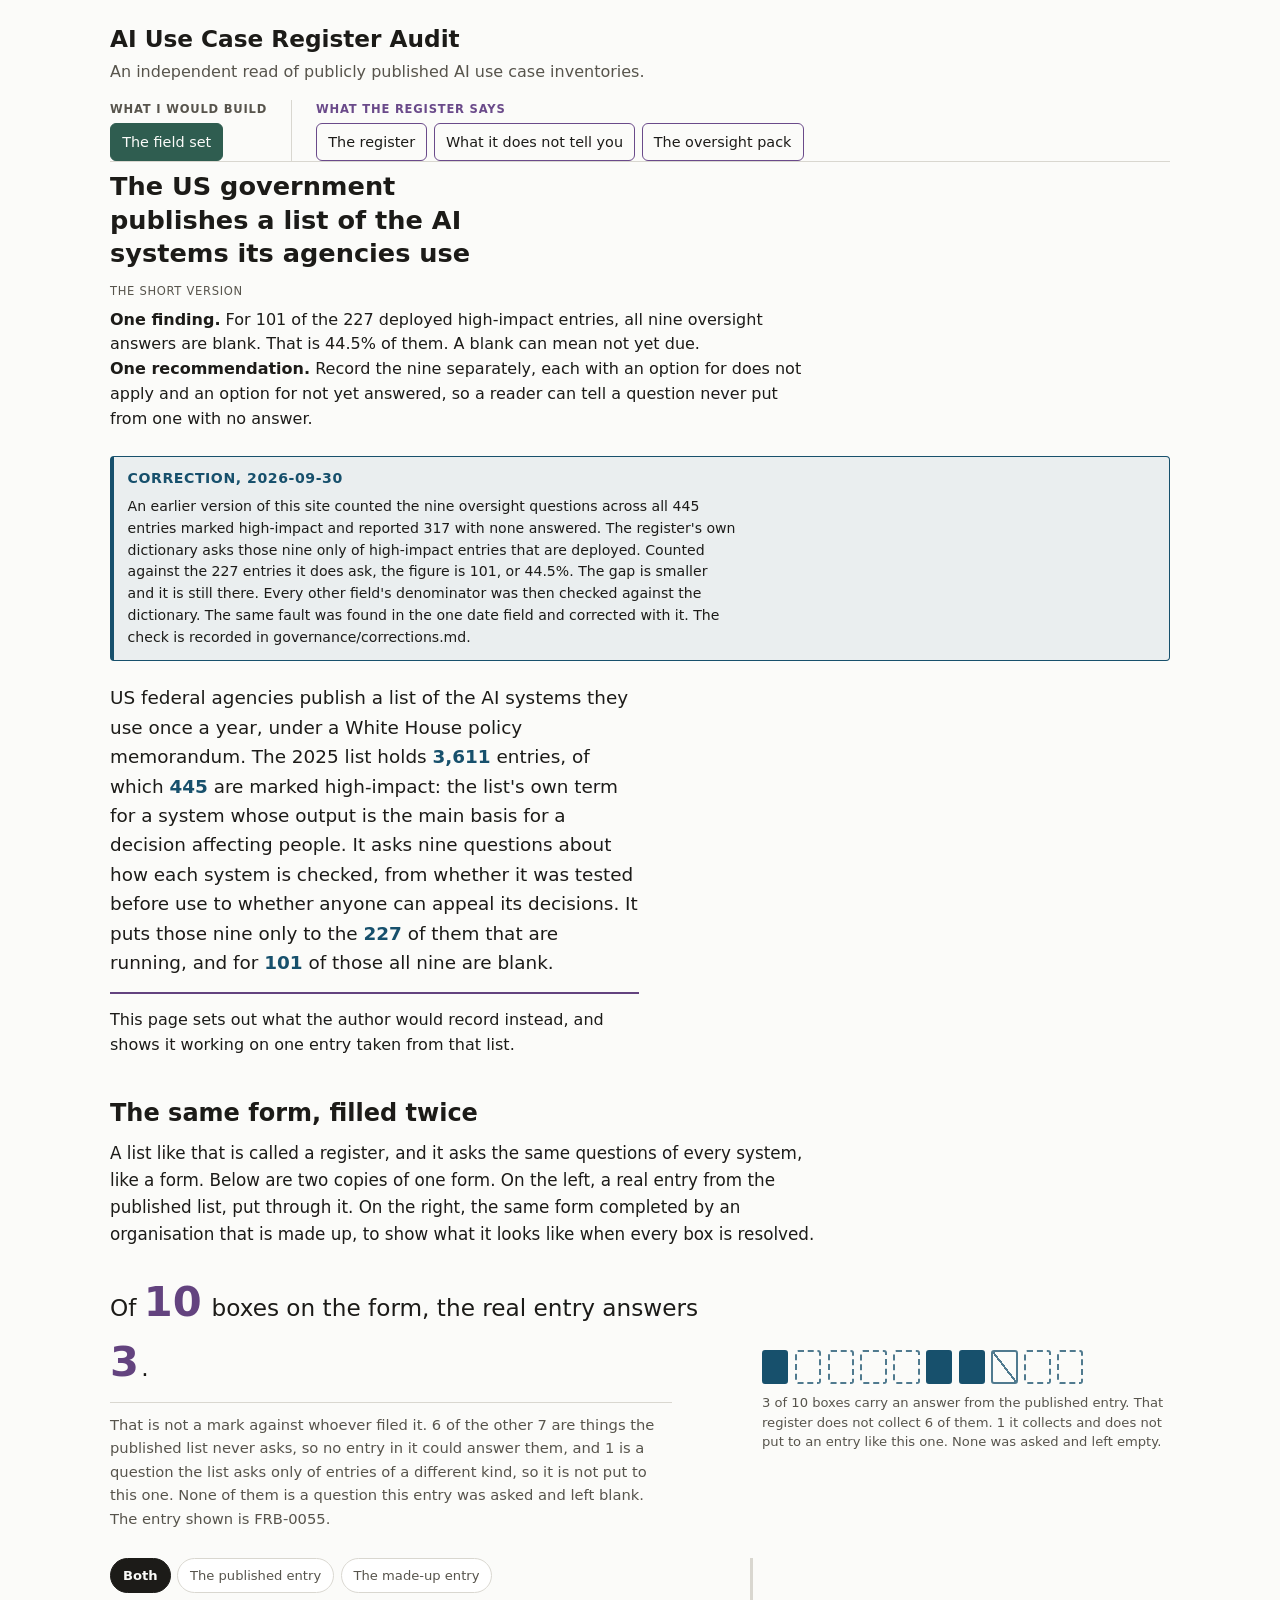
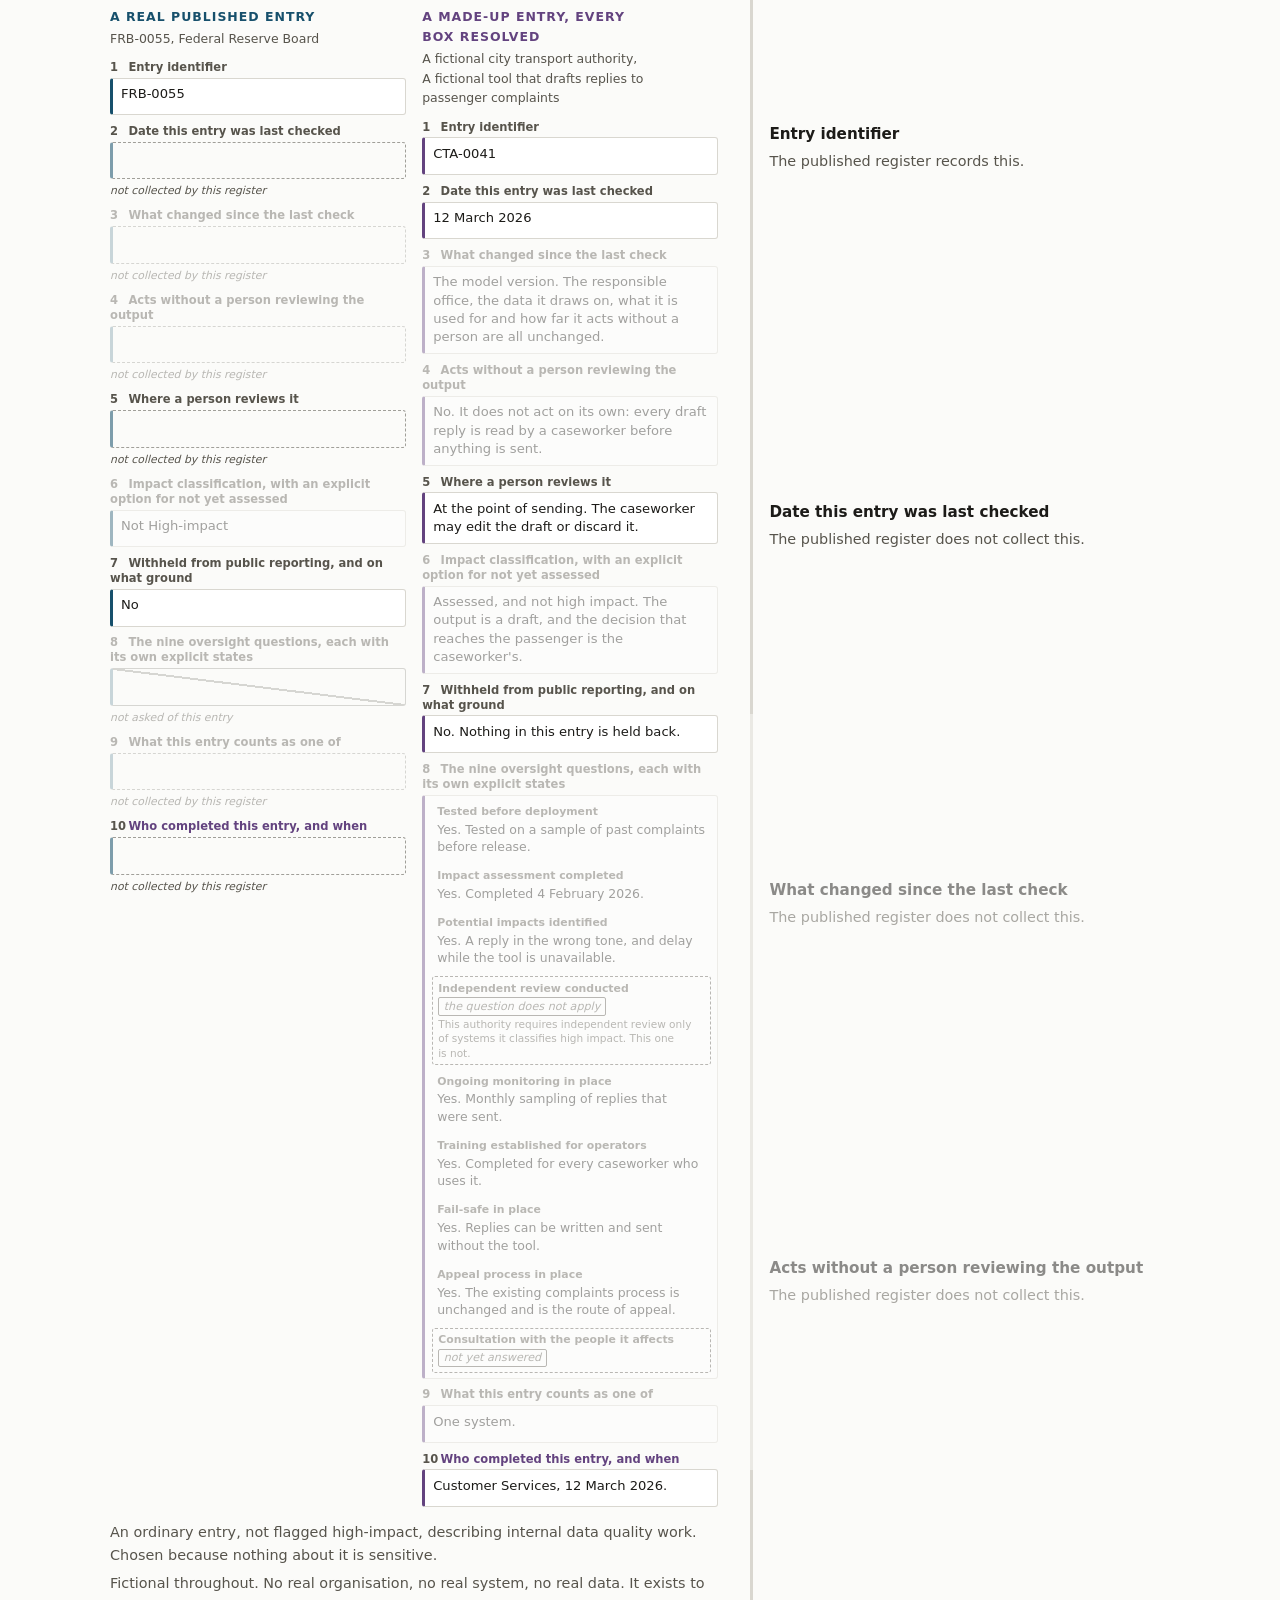
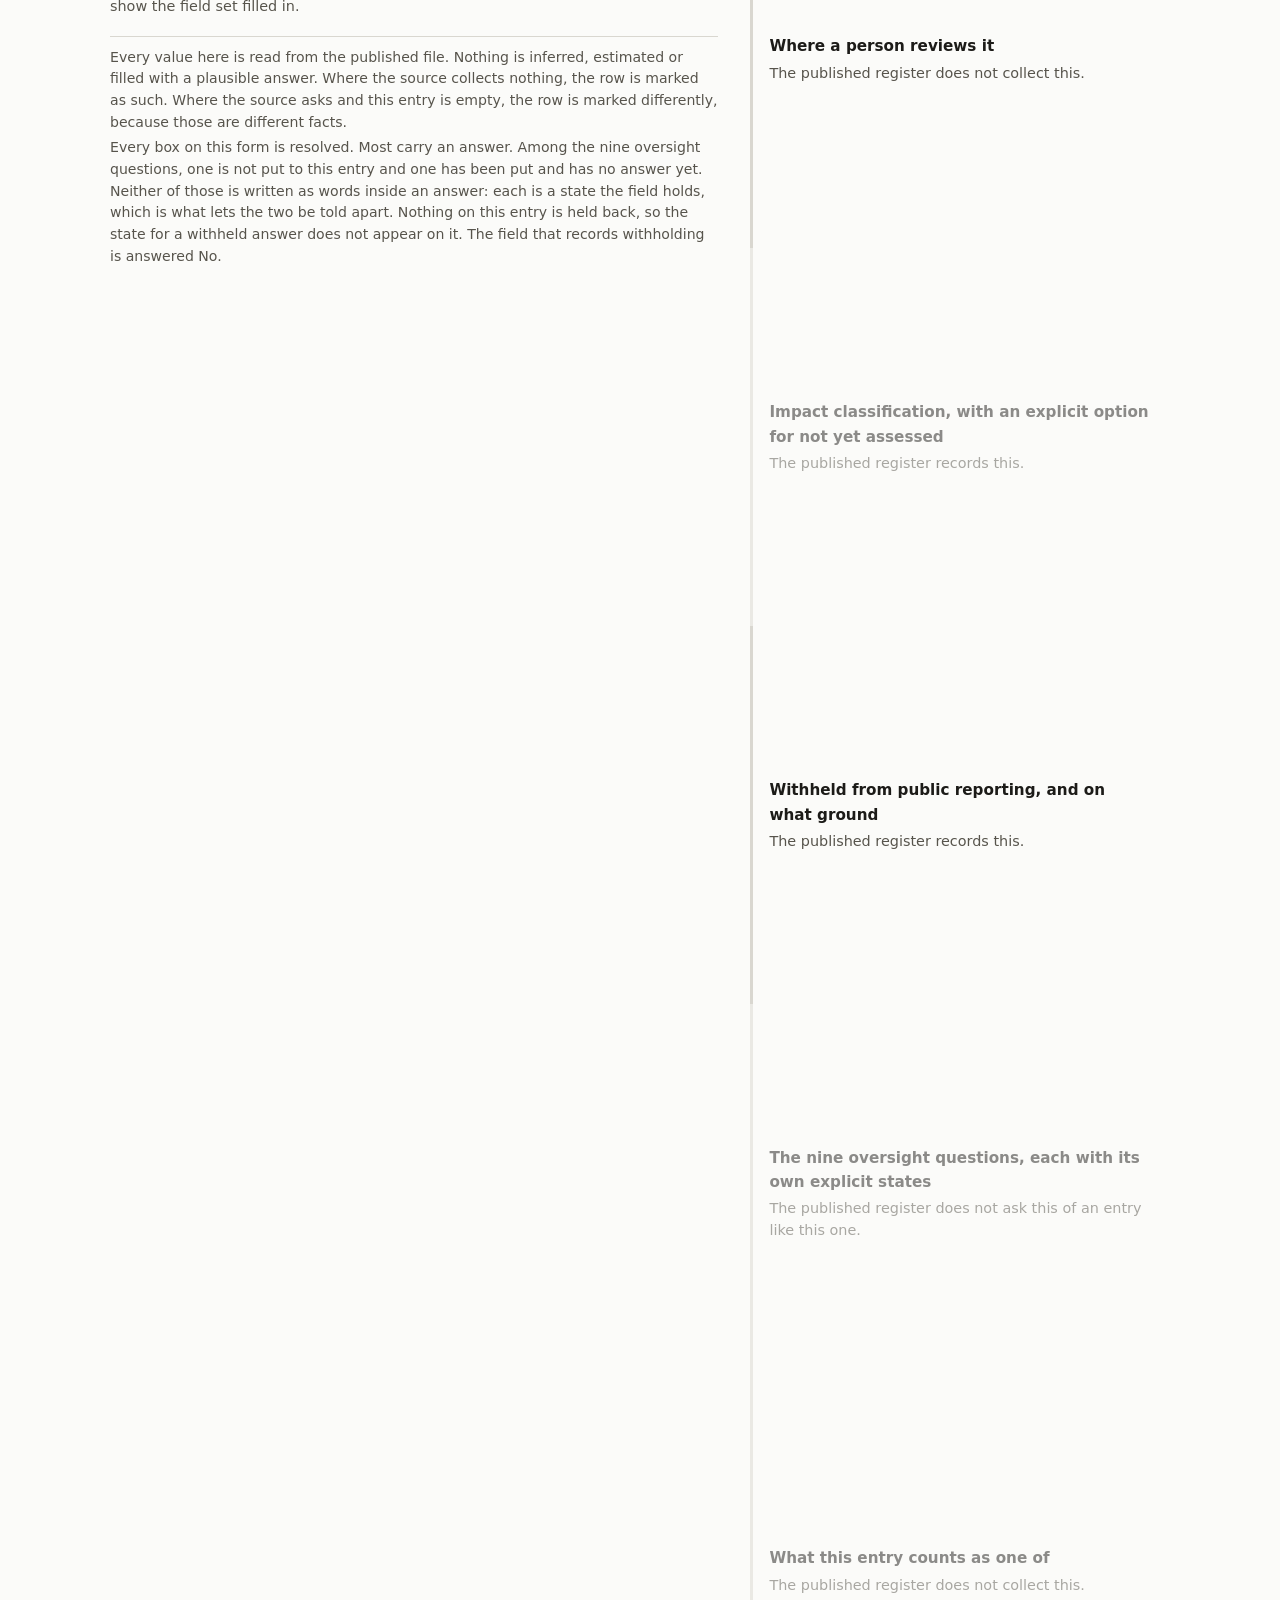
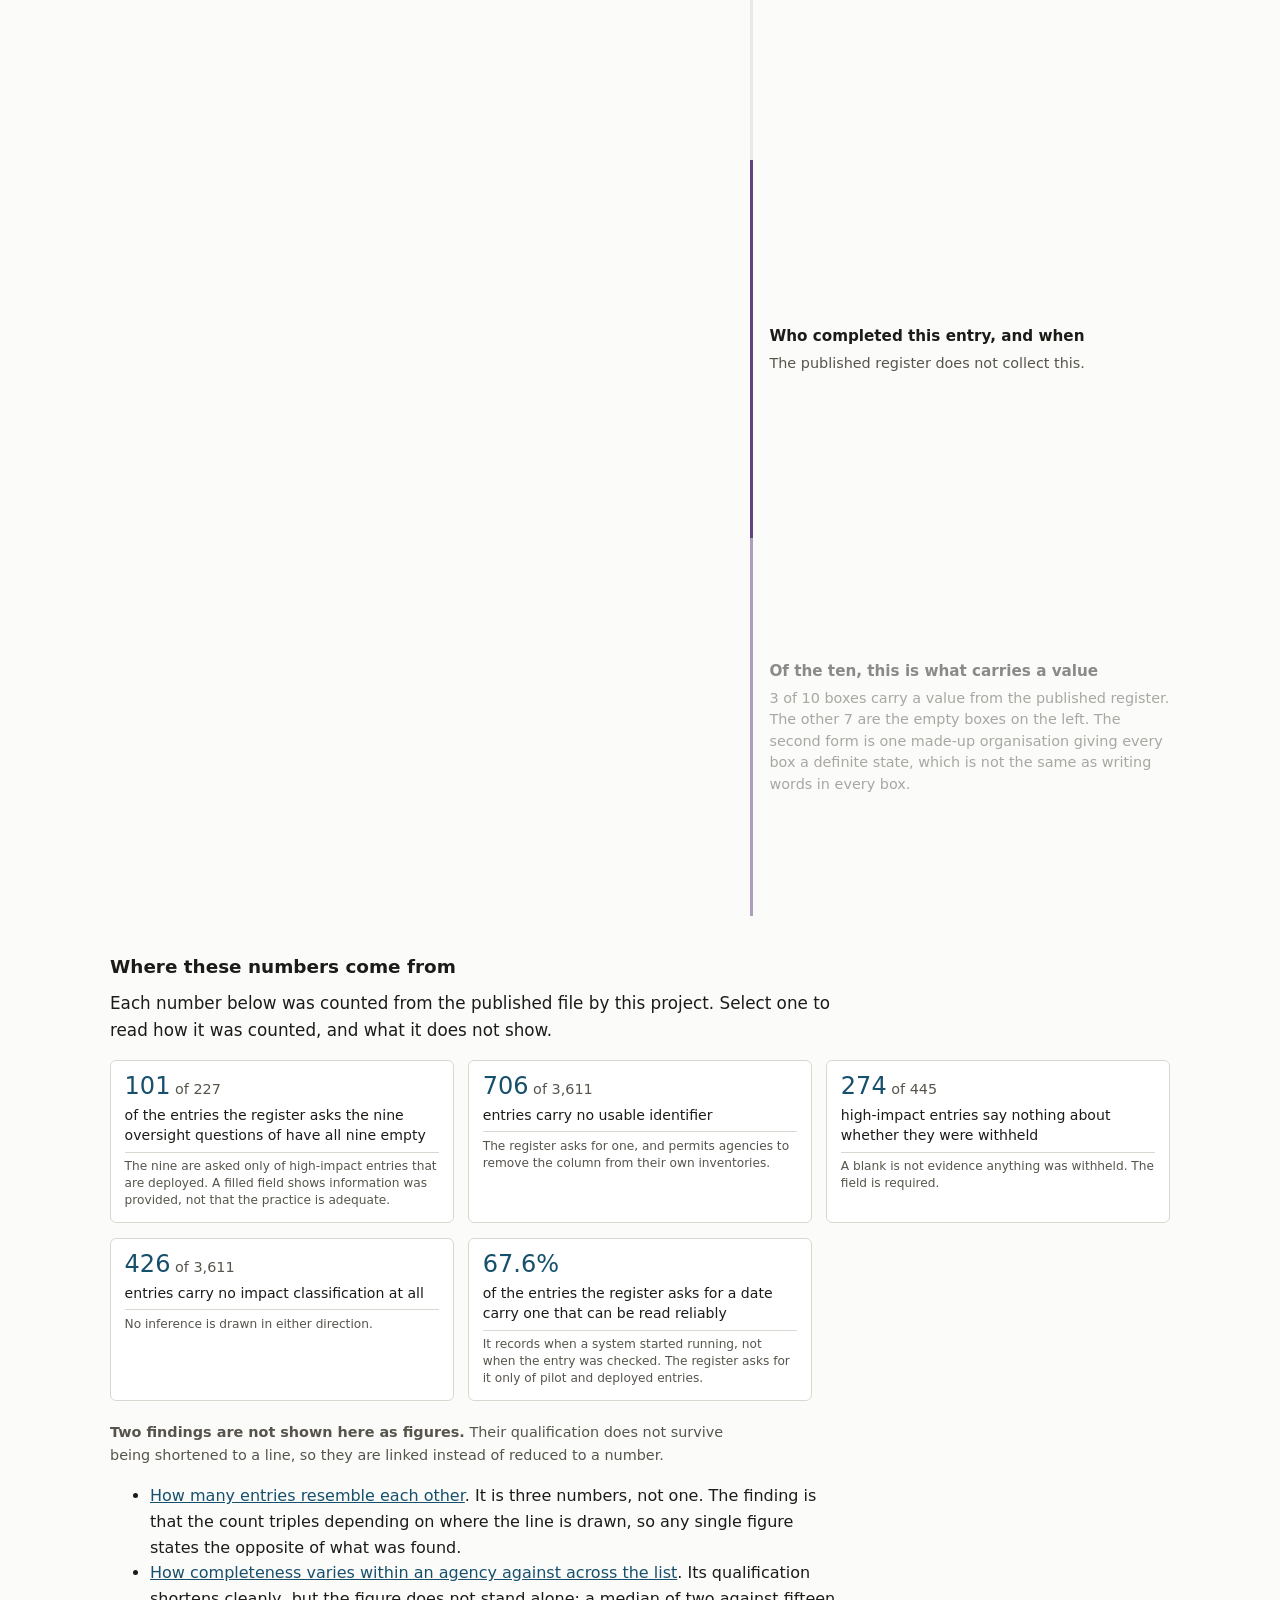
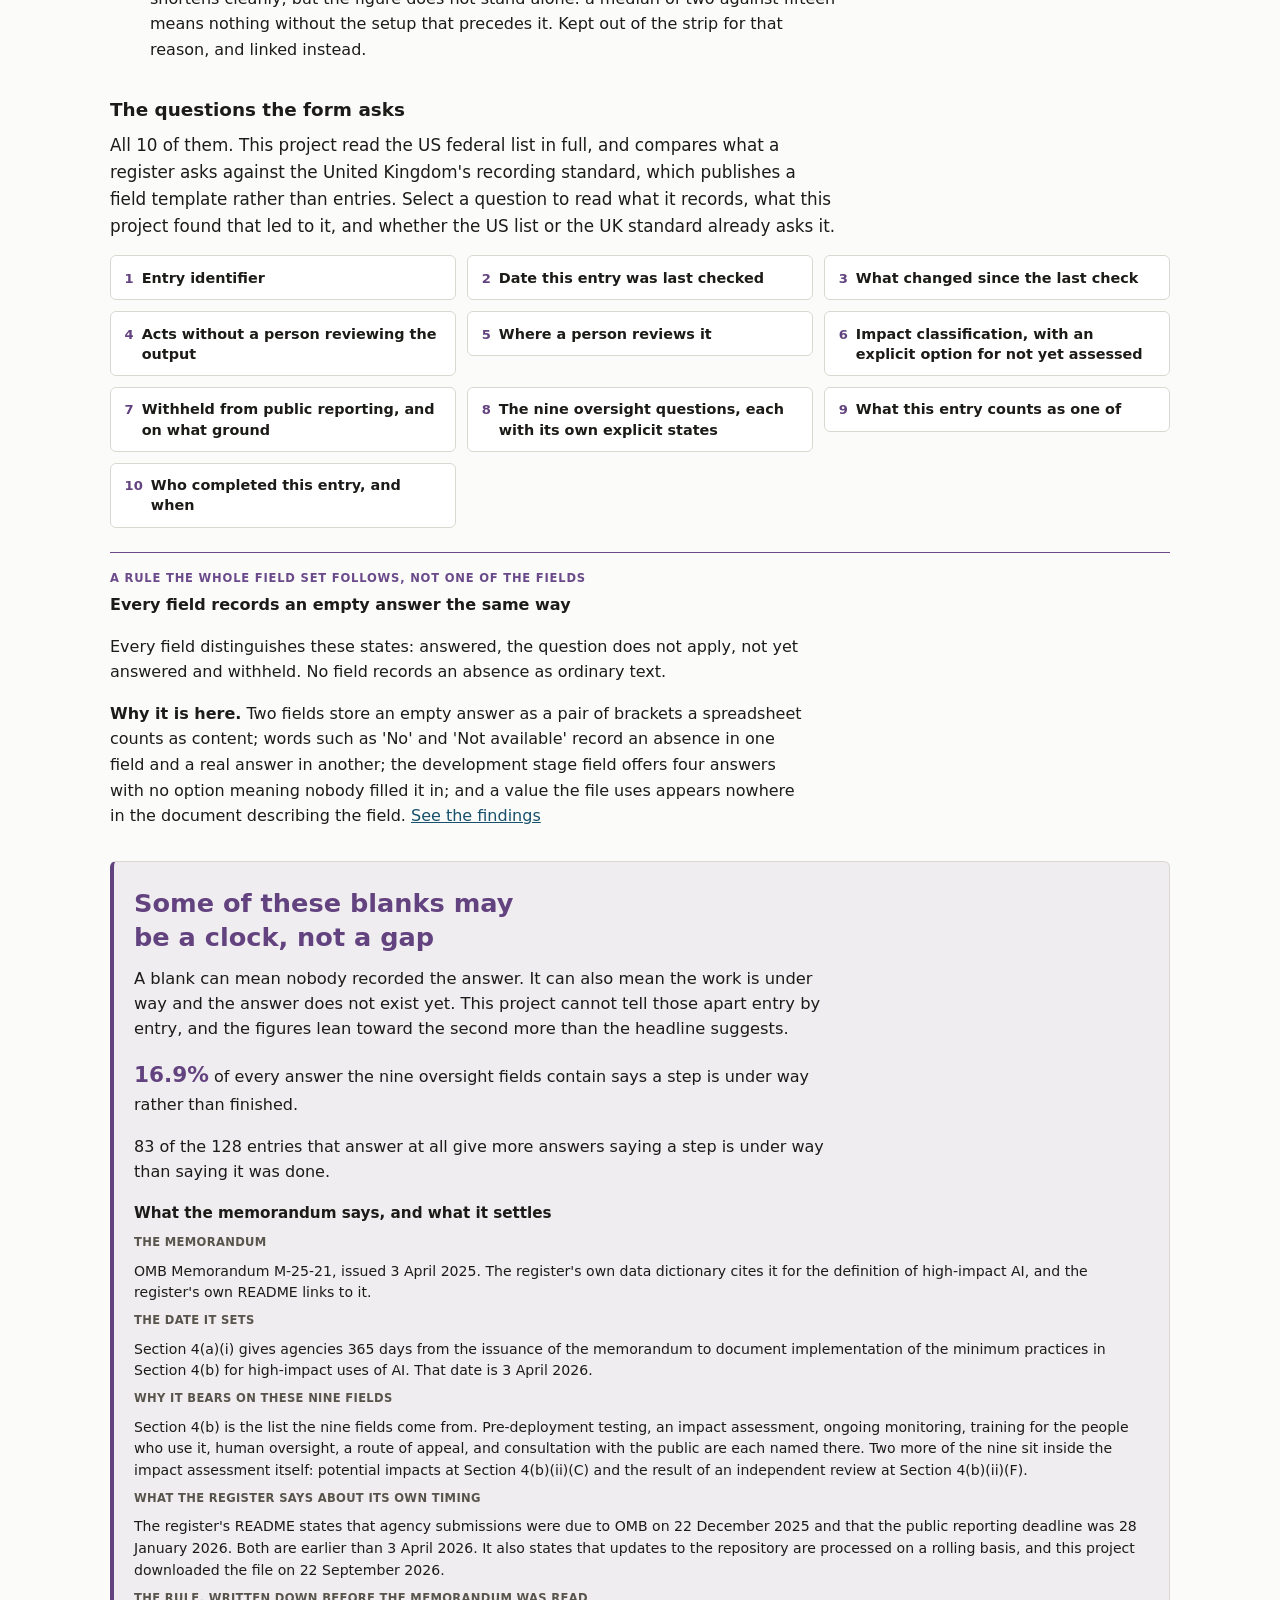
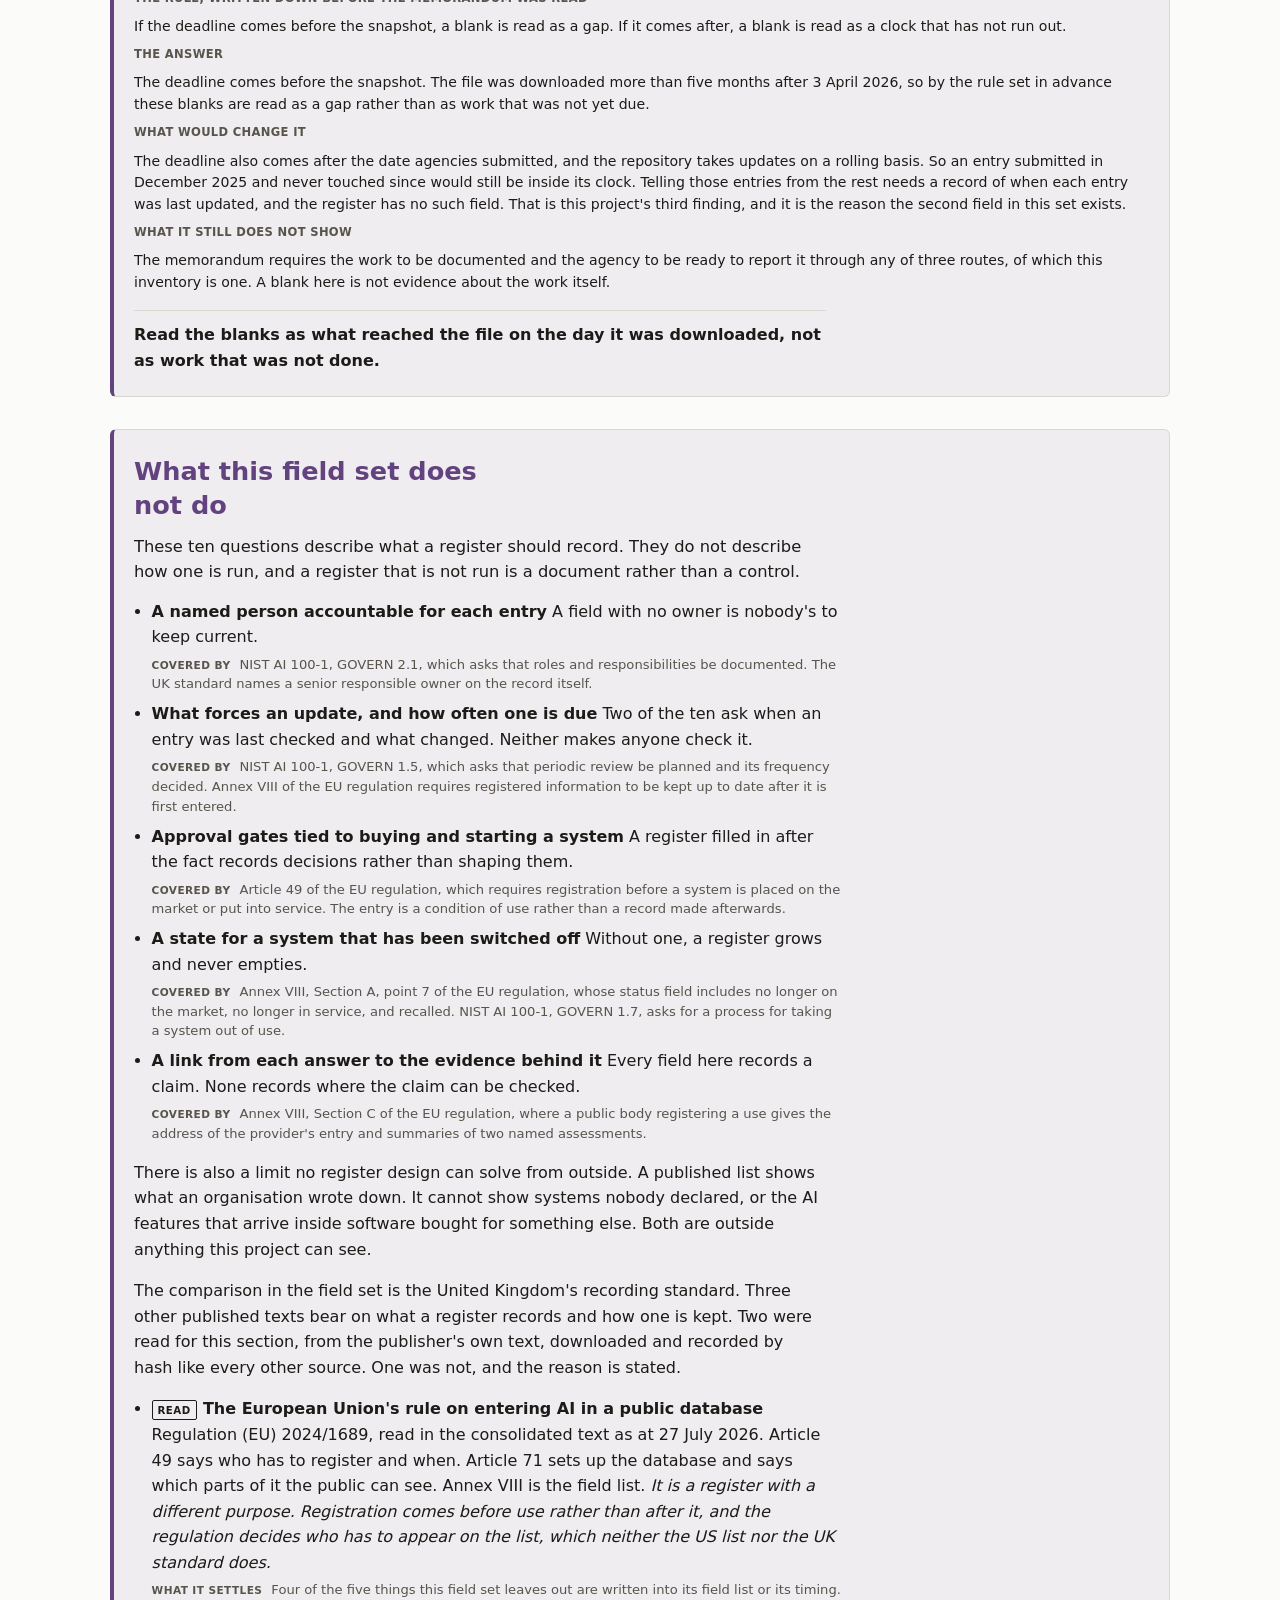
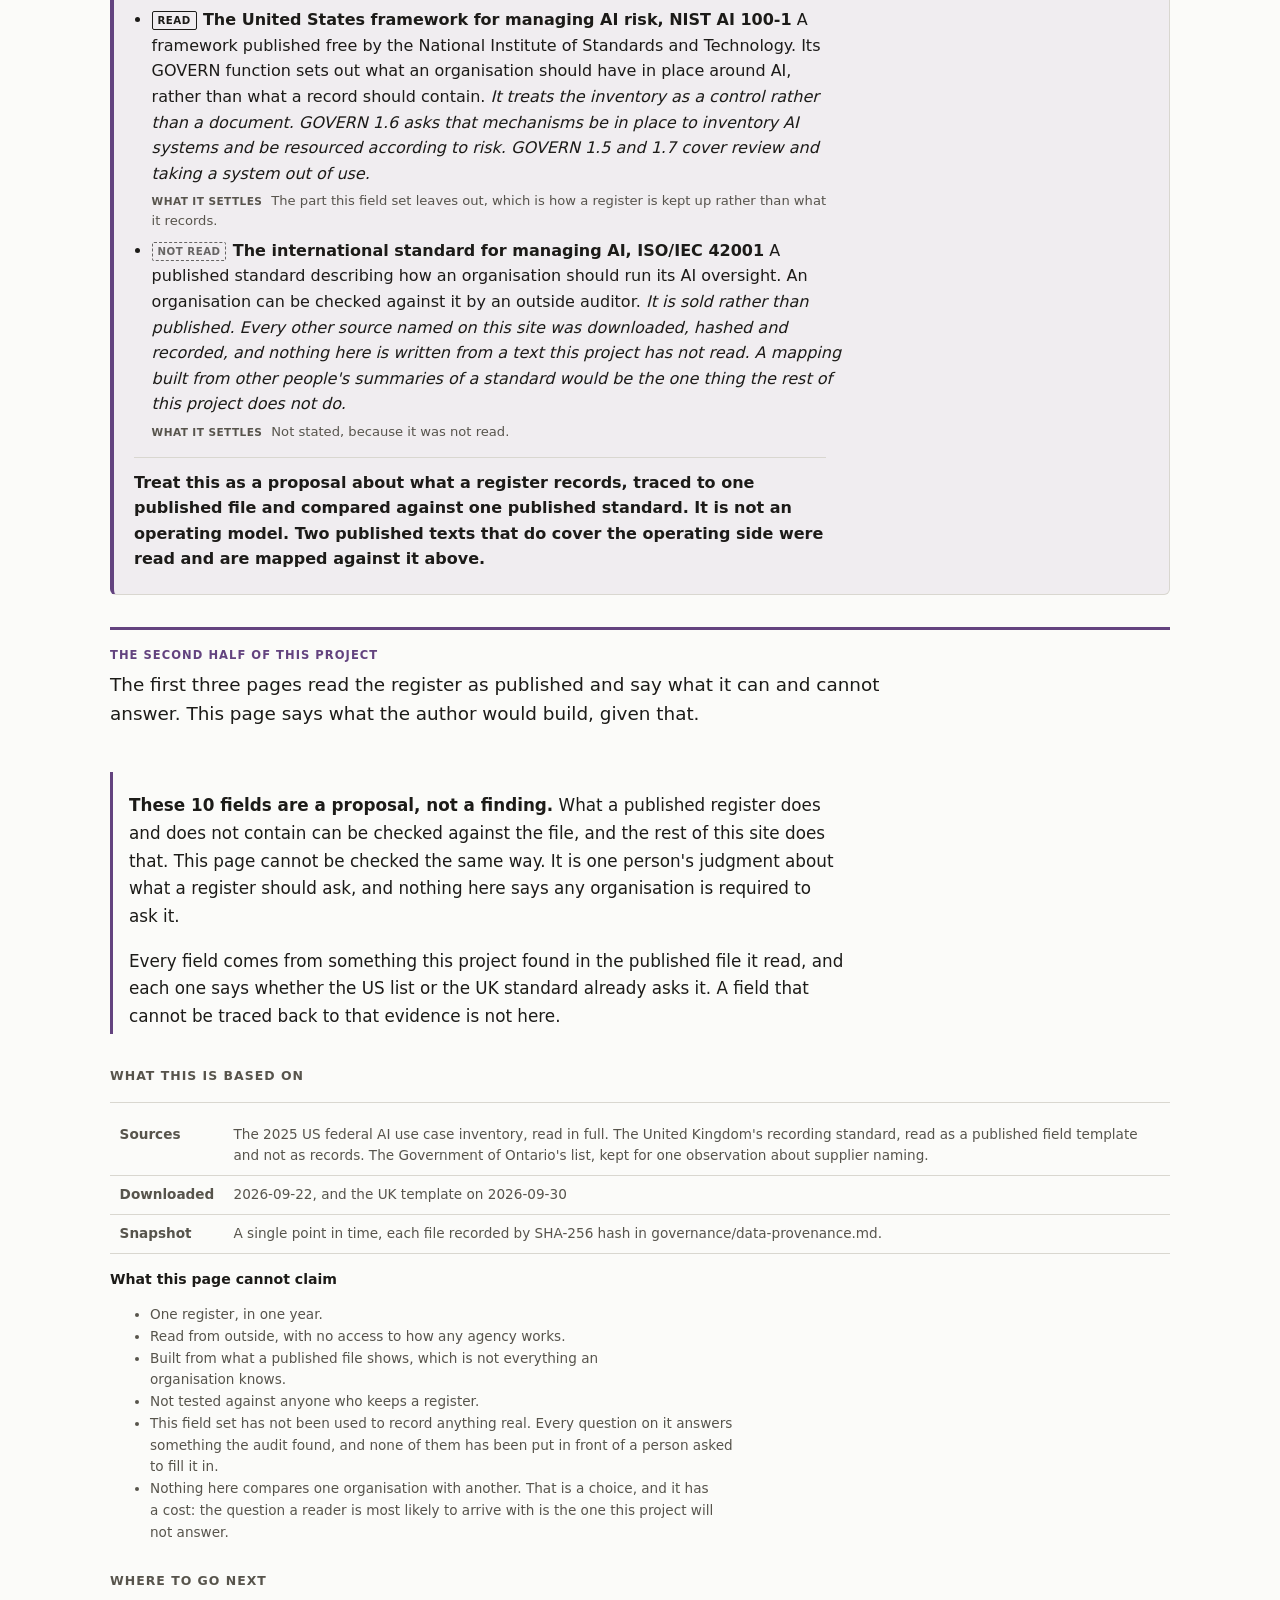
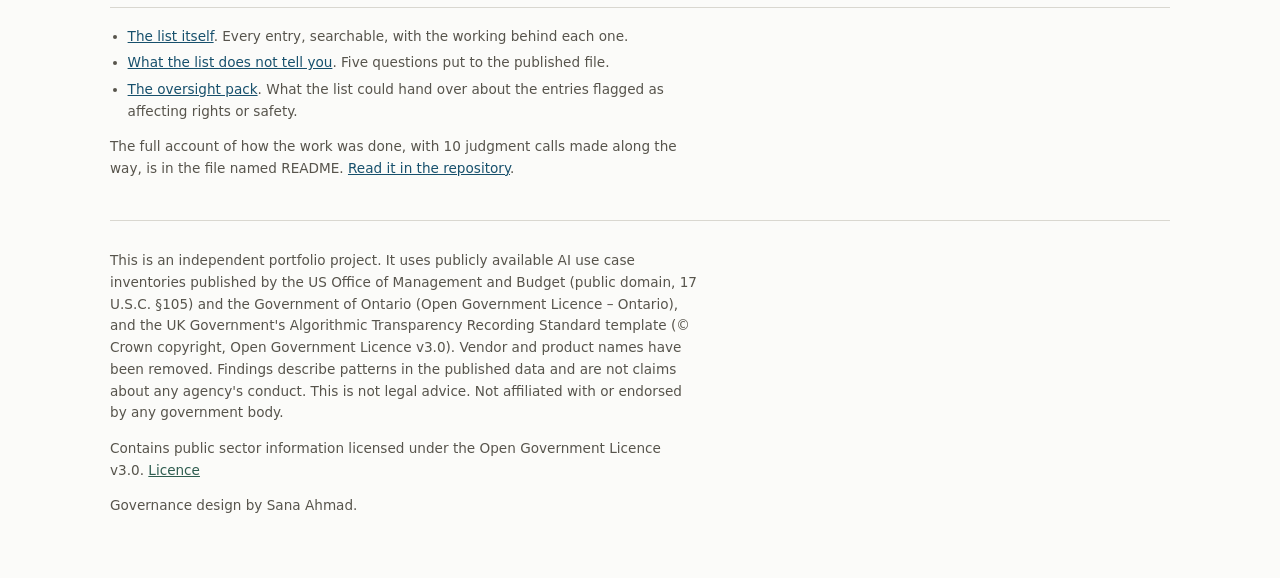
==== docs/index.html @ cb8ad24e "Read the memorandum, the EU regulation and the NIST framework The field set page named the memorandu" ====
<!DOCTYPE html>
<html lang="en">
<head>
<meta charset="utf-8">
<meta name="viewport" content="width=device-width, initial-scale=1">
<title>AI Use Case Register Audit</title>
<link rel="stylesheet" href="assets/style.css?v=fdfbkljm">
</head>
<body>
<div class="wrap" data-dv="flmmdkem">

<header>
  <h1>AI Use Case Register Audit</h1>
  <p class="lede">An independent read of publicly published AI use case inventories.</p>
  <nav>
    <div class="navgroup audit">
      <span class="navlabel">What I would build</span>
      <span class="navlinks">
        <a href="index.html" aria-current="page">The field set</a>
      </span>
    </div>
    <div class="navgroup design">
      <span class="navlabel">What the register says</span>
      <span class="navlinks">
        <a href="register.html">The register</a>
        <a href="gaps.html">What it does not tell you</a>
        <a href="obligations.html">The oversight pack</a>
      </span>
    </div>
  </nav>
</header>

<main class="design-page">
  <h2>The US government publishes a list of the AI systems its agencies use</h2>
  <section class="bottomline">
    <p class="bottomline-label">The short version</p>
    <p><strong>One finding.</strong> For <span data-figure="lead.no_oversight"></span> of the <span data-figure="lead.asked_the_nine"></span> deployed high-impact entries, all nine oversight answers are blank. That is <span data-figure="lead.share_no_oversight"></span>% of them. A blank can mean not yet due.</p>
    <p><strong>One recommendation.</strong> Record the nine separately, each with an option for does not apply and an option for not yet answered, so a reader can tell a question never put from one with no answer.</p>
  </section>

  <aside class="correction" role="note">
    <p class="correction-head" data-figure="corrections.oversight_denominator.heading"></p>
    <p data-figure="corrections.oversight_denominator.text"></p>
  </aside>

  <section class="lead">
    <p class="lead-fact">US federal agencies publish a list of the AI systems they use once a year, under a White House policy memorandum. The 2025 list holds <span data-figure="lead.entries"></span> entries, of which <span data-figure="lead.high_impact"></span> are marked high-impact: the list's own term for a system whose output is the main basis for a decision affecting people. It asks nine questions about how each system is checked, from whether it was tested before use to whether anyone can appeal its decisions. It puts those nine only to the <span data-figure="lead.asked_the_nine"></span> of them that are running, and for <span data-figure="lead.no_oversight"></span> of those all nine are blank.</p>
    <p class="lead-turn">This page sets out what the author would record instead, and shows it working on one entry taken from that list.</p>
  </section>

  <h2 class="h-loud">The same form, filled twice</h2>
  <p class="lead-in">A list like that is called a register, and it asks the same questions of every system, like a form. Below are two copies of one form. On the left, a real entry from the published list, put through it. On the right, the same form completed by an organisation that is made up, to show what it looks like when every box is resolved.</p>

  <section class="opening">
    <div class="opening-words">
      <p class="pair">
        Of <span class="fig" data-figure="headline.fields"></span> boxes on the form,
        the real entry answers <span class="fig" data-figure="headline.a_real_entry_can_fill"></span>.
      </p>
      <p class="qualifier">That is not a mark against whoever filed it. <span data-figure="headline.not_collected"></span> of the other <span data-figure="headline.a_real_entry_cannot_fill"></span> are things the published list never asks, so no entry in it could answer them, and <span data-figure="headline.does_not_apply"></span> is a question the list asks only of entries of a different kind, so it is not put to this one. None of them is a question this entry was asked and left blank. The entry shown is <span data-figure="headline.entry"></span>.</p>
    </div>

    <figure class="slotfig">
      <div class="slots" id="slots"></div>
      <figcaption class="slots-caption" id="slots-caption"></figcaption>
    </figure>
  </section>

  <section class="build" id="build">
    <div class="build-stage">
      <div class="switch" id="switch" role="group" aria-label="Which form to read">
        <button type="button" class="switch-btn" data-side="both" aria-pressed="true">Both</button>
        <button type="button" class="switch-btn" data-side="real" aria-pressed="false">The published entry</button>
        <button type="button" class="switch-btn" data-side="mine" aria-pressed="false">The made-up entry</button>
      </div>

      <div class="forms" id="forms" data-side="both"></div>

      <p class="note compare-note">
        <span id="p1-why"></span>
        <span id="p2-label"></span>
      </p>
      <p class="qualifier" id="p1-rule"></p>
      <p class="qualifier" id="p2-reading"></p>
    </div>

    <ol class="build-steps" id="steps"></ol>
  </section>

  <h2>Where these numbers come from</h2>
  <p class="lead-in">Each number below was counted from the published file by this project. Select one to read how it was counted, and what it does not show.</p>
  <div class="evidence" id="evidence"></div>
  <div id="evidence-withheld"></div>

  <h2>The questions the form asks</h2>
  <p class="lead-in">All <span data-figure="headline.fields"></span> of them. This project read the US federal list in full, and compares what a register asks against the United Kingdom's recording standard, which publishes a field template rather than entries. Select a question to read what it records, what this project found that led to it, and whether the US list or the UK standard already asks it.</p>
  <div class="fieldgrid" id="fields"></div>

  <div class="convention" id="convention"></div>

  <section class="caution" id="timing"></section>

  <section class="caution" id="not-covered"></section>

  <div class="halfmark">
    <p class="halfmark-label">The second half of this project</p>
    <p class="halfmark-line">The first three pages read the register as published and say what it can and cannot answer. This page says what the author would build, given that.</p>
  </div>

  <div class="intro design">
    <p><strong>These <span data-figure="headline.fields"></span> fields are a proposal, not a finding.</strong> What a published register does and does not contain can be checked against the file, and the rest of this site does that. This page cannot be checked the same way. It is one person's judgment about what a register should ask, and nothing here says any organisation is required to ask it.</p>
    <p>Every field comes from something this project found in the published file it read, and each one says whether the US list or the UK standard already asks it. A field that cannot be traced back to that evidence is not here.</p>
  </div>

  <h2 class="h-quiet">What this is based on</h2>
  <div class="panel quiet">
    <div class="scroller"><table>
      <tbody>
        <tr><th>Sources</th><td data-figure="based_on.sources"></td></tr>
        <tr><th>Downloaded</th><td data-figure="based_on.downloaded"></td></tr>
        <tr><th>Snapshot</th><td data-figure="based_on.snapshot"></td></tr>
      </tbody>
    </table></div>
    <h3>What this page cannot claim</h3>
    <ul id="limits"></ul>
  </div>

  <h2 class="h-quiet">Where to go next</h2>
  <div class="panel quiet">
    <ul class="onward">
      <li><a href="register.html">The list itself</a>. Every entry, searchable, with the working behind each one.</li>
      <li><a href="gaps.html">What the list does not tell you</a>. Five questions put to the published file.</li>
      <li><a href="obligations.html">The oversight pack</a>. What the list could hand over about the entries flagged as affecting rights or safety.</li>
    </ul>
    <p class="note" id="readme-link"></p>
  </div>

</main>

<footer>
  <p id="disclaimer">This is an independent portfolio project. It uses publicly available AI use case inventories published by the US Office of Management and Budget (public domain, 17 U.S.C. §105) and the Government of Ontario (Open Government Licence – Ontario), and the UK Government's Algorithmic Transparency Recording Standard template (© Crown copyright, Open Government Licence v3.0). Vendor and product names have been removed. Findings describe patterns in the published data and are not claims about any agency's conduct. This is not legal advice. Not affiliated with or endorsed by any government body.</p>
  <p id="uk-attribution">Contains public sector information licensed under the Open Government Licence v3.0. <a href="https://www.nationalarchives.gov.uk/doc/open-government-licence/version/3/">Licence</a></p>
  <p>Governance design by Sana Ahmad.</p>
</footer>

</div>

<script src="assets/proposal.js?v=keijcodf"></script>
</body>
</html>
---- docs/assets/style.css ----
/* AI Use Case Register Audit
   Plain CSS. No framework, no build step, no external calls (S12).
   Works on mobile and in dark mode. */

:root {
  --bg: #fbfbf9;
  --surface: #ffffff;
  --border: #d9d7d0;
  --ink: #1c1b18;
  --ink-soft: #57544c;
  --accent: #2f5d50;
  --flag: #8a5a10;
  --count: #1f5673;
  --caution: #8a4a2f;
  --teach: #4a3a7a;
  --calm: #4a5d2f;
  --tint: rgba(47, 93, 80, .07);
  --radius: 6px;
  --measure: 68ch;
}

@media (prefers-color-scheme: dark) {
  :root {
    --bg: #14150f;
    --surface: #1d1e18;
    --border: #3a3b33;
    --ink: #eceadf;
    --ink-soft: #a8a498;
    --accent: #8fc4ae;
    --flag: #d7a75a;
    --count: #7db8d8;
    --caution: #e0a184;
    --teach: #b3a5e6;
    --calm: #b5c98d;
    --tint: rgba(143, 196, 174, .09);
  }
}

* { box-sizing: border-box; }

body {
  margin: 0;
  background: var(--bg);
  color: var(--ink);
  font: 16px/1.6 system-ui, "Segoe UI", Helvetica, Arial, sans-serif;
}

.wrap { max-width: 1100px; margin: 0 auto; padding: 1.5rem 1.25rem 3rem; }

header { border-bottom: 1px solid var(--border); }

h1 { font-size: 1.45rem; line-height: 1.25; margin: 0 0 .35rem; text-wrap: balance; }
h2 { font-size: 1.15rem; margin: 2rem 0 .5rem; }
p, li { max-width: var(--measure); text-wrap: pretty; }
.lede { color: var(--ink-soft); margin: 0 0 1rem; text-wrap: balance; }

nav { display: flex; flex-wrap: wrap; gap: .5rem; margin: .75rem 0 0; }
nav a {
  display: inline-block;
  padding: .4rem .7rem;
  border: 1px solid var(--border);
  border-radius: var(--radius);
  color: var(--ink);
  text-decoration: none;
  font-size: .9rem;
}
nav a[aria-current="page"] { background: var(--accent); border-color: var(--accent); color: var(--bg); }

.panel {
  background: var(--surface);
  border: 1px solid var(--border);
  border-radius: var(--radius);
  padding: 1rem 1.1rem;
  margin: 1rem 0;
}

.caveat {
  border-left: 3px solid var(--flag);
  padding: .6rem .9rem;
  margin: .75rem 0;
  color: var(--ink-soft);
  font-size: .92rem;
}

.pending { color: var(--ink-soft); font-style: italic; }

table { width: 100%; border-collapse: collapse; font-size: .92rem; }
.scroller { overflow-x: auto; }
th, td { text-align: left; padding: .5rem .6rem; border-bottom: 1px solid var(--border); vertical-align: top; }
th { font-weight: 600; color: var(--ink-soft); }

footer {
  border-top: 1px solid var(--border);
  margin-top: 2.5rem;
  padding-top: 1rem;
  color: var(--ink-soft);
  font-size: .85rem;
}
footer p { max-width: var(--measure); }

@media (max-width: 600px) {
  .wrap { padding: 1rem .9rem 2.5rem; }
  h1 { font-size: 1.25rem; }
}

/* Headline: the two computed numbers the site opens with. */
.headline { margin: 1.25rem 0 1.5rem; }
.pair { font-size: 1.15rem; line-height: 1.5; max-width: var(--measure); text-wrap: pretty; }
.fig {
  font-size: 1.9rem;
  font-weight: 650;
  color: var(--accent);
  display: inline-block;
  margin-right: .15rem;
}
.headline .pair { font-size: 1.3rem; }
.headline .fig { font-size: 2.4rem; }

.note { color: var(--ink-soft); font-size: .9rem; }
h3 { font-size: 1rem; margin: 1.25rem 0 .4rem; }

.controls label { display: block; font-size: .85rem; color: var(--ink-soft); margin: .6rem 0 .2rem; }
.controls input, .controls select {
  width: 100%; max-width: 32rem; padding: .45rem .55rem;
  border: 1px solid var(--border); border-radius: var(--radius);
  background: var(--bg); color: var(--ink); font: inherit;
}

button {
  padding: .5rem .9rem; border: 1px solid var(--border); border-radius: var(--radius);
  background: var(--surface); color: var(--ink); font: inherit; cursor: pointer;
}
button:hover { border-color: var(--accent); }

.bar {
  display: inline-block; width: 60px; height: .5rem; vertical-align: middle;
  background: var(--border); border-radius: 3px; overflow: hidden; margin-right: .4rem;
}
.bar > span { display: block; height: 100%; background: var(--accent); }

.finding { border-top: 1px solid var(--border); padding-top: .85rem; margin-top: .85rem; }
.finding:first-child { border-top: 0; padding-top: 0; margin-top: 0; }

.observation { border-left: 3px solid var(--accent); }

a { color: var(--accent); }

@media (max-width: 600px) {
  .headline .fig { font-size: 1.9rem; }
  .headline .pair { font-size: 1.1rem; }
  td, th { font-size: .85rem; }
}

.is-off { display: none; }

/* Shown only when the page could not read its data at all. */
.loadfail {
  border: 1px solid var(--flag);
  border-left-width: 4px;
  border-radius: var(--radius);
  background: var(--surface);
  padding: 1rem 1.1rem;
  margin: 0 0 1.5rem;
}
.loadfail p { margin: .5rem 0; }
.loadfail pre {
  background: var(--bg);
  border: 1px solid var(--border);
  border-radius: var(--radius);
  padding: .55rem .7rem;
  overflow-x: auto;
  font-size: .85rem;
}
.loadfail code { font-size: .9rem; }

/* Row detail: an entry opens to show its whole field set. */
tr.entry { cursor: pointer; }
tr.entry:hover td, tr.entry:focus td { background: var(--surface); }
tr.entry:focus { outline: 2px solid var(--accent); outline-offset: -2px; }
.tw { color: var(--ink-soft); font-size: .8rem; }

.detailrow > td { background: var(--surface); padding: .9rem 1rem; }
table.detail { margin-top: .5rem; }
table.detail th {
  width: 14rem; vertical-align: top; font-weight: 600;
  color: var(--ink-soft); white-space: nowrap;
}
table.detail td { white-space: pre-wrap; }
table.detail td.blank { color: var(--ink-soft); font-style: italic; }

/* A figure that leads to the entries it describes. */
a.drill { text-decoration: underline dotted; text-underline-offset: 3px; }
#from-finding { display: flex; gap: .6rem; align-items: center; flex-wrap: wrap; }

/* --- Readability pass -------------------------------------------------- */

/* The plain opening on each page: what you are looking at, before anything. */
.intro {
  border-left: 3px solid var(--accent);
  padding: .2rem 0 .2rem 1rem;
  margin: 0 0 2rem;
}
.intro p { font-size: 1.05rem; line-height: 1.65; }
.intro p:last-child { margin-bottom: 0; }

/* One plain sentence saying what to take away, before any number. */
.lead-in {
  font-size: 1.05rem;
  line-height: 1.6;
  margin: 0 0 .9rem;
  color: var(--ink);
}
h2 + .panel .lead-in, .panel > .lead-in:first-child { margin-top: 0; }

/* Qualifications sit below the point they qualify, quieter, never between a
   point and its explanation. Visible by default: never behind a control. */
.qualifier {
  font-size: .88rem;
  line-height: 1.55;
  color: var(--ink-soft);
  border-top: 1px solid var(--border);
  margin: 1.1rem 0 0;
  padding-top: .6rem;
}
.qualifier p { font-size: inherit; margin: .4rem 0; }
.qualifier p:first-child { margin-top: 0; }
.qualifier p:last-child { margin-bottom: 0; }
.qualifier + .qualifier { border-top: 0; margin-top: .2rem; padding-top: 0; }

/* Controls that teach: the reader changes something and watches the number. */
.teach {
  background: var(--surface);
  border: 1px solid var(--border);
  border-radius: var(--radius);
  padding: .9rem 1rem;
  margin: 1rem 0;
}
.teach label { display: block; font-size: .85rem; color: var(--ink-soft); margin-bottom: .5rem; }
.teach input[type="range"] { width: 100%; max-width: 28rem; accent-color: var(--accent); }
.readout { font-size: 1.02rem; margin: .7rem 0 .2rem; }
.readout strong { color: var(--accent); }
#empty-toggle[aria-pressed="true"] { border-color: var(--accent); color: var(--accent); }

/* The five shorter findings: heading and a sentence, opening in place. */
details.finding {
  border-top: 1px solid var(--border);
  padding: .7rem 0 .2rem;
}
details.finding > summary {
  cursor: pointer;
  font-weight: 600;
  list-style: revert;
}
details.finding > summary::marker { color: var(--ink-soft); }
details.finding .gist { display: block; color: var(--ink-soft); font-size: .92rem;
  font-weight: 400; margin: .3rem 0 0; }
details.finding[open] .gist { margin-bottom: .4rem; }
.finding-lead { border-top: 1px solid var(--border); padding-top: .9rem; margin-top: .9rem; }

/* --- Section colour, so a reader can tell one kind of thing from another --- */
.panel { border-left: 3px solid var(--border); }
.panel[data-kind="count"]   { border-left-color: var(--count); }
.panel[data-kind="gap"]     { border-left-color: var(--caution); }
.panel[data-kind="compare"] { border-left-color: var(--calm); }
.panel[data-kind="method"]  { border-left-color: var(--teach); }

.panel[data-kind="count"] .fig   { color: var(--count); }
.panel[data-kind="gap"] .fig     { color: var(--caution); }
.panel[data-kind="compare"] .fig { color: var(--calm); }

.teach { border-left: 3px solid var(--teach); background: var(--tint); }
.teach .readout strong { color: var(--teach); }
.teach input[type="range"] { accent-color: var(--teach); }

/* --- Tabs: one section at a time, so the page is not read all at once ---- */
.tabs {
  display: flex; flex-wrap: wrap; gap: .4rem;
  border-bottom: 1px solid var(--border);
  margin: 1.5rem 0 1.25rem; padding-bottom: .5rem;
}
.tabs button {
  border: 1px solid transparent; background: none; color: var(--ink-soft);
  padding: .45rem .75rem; border-radius: var(--radius);
  font: inherit; font-size: .92rem; cursor: pointer;
}
.tabs button:hover { color: var(--ink); background: var(--surface); }
.tabs button[aria-selected="true"] {
  background: var(--surface); border-color: var(--border);
  color: var(--ink); font-weight: 600;
}
.tabs button[aria-selected="true"]::before {
  content: ""; display: inline-block; width: .5rem; height: .5rem;
  border-radius: 50%; margin-right: .45rem; vertical-align: middle;
  background: var(--marker, var(--accent));
}
.tabpanel.is-off { display: none; }
.tabpanel > h2:first-child { margin-top: 0; }

@media (max-width: 600px) {
  .tabs { gap: .3rem; }
  .tabs button { font-size: .85rem; padding: .4rem .55rem; }
}

summary.tech {
  cursor: pointer; font-size: .85rem; color: var(--ink-soft);
  margin: .5rem 0 .2rem; font-weight: 500;
}
code { font-size: .92em; background: var(--surface); padding: .05rem .3rem; border-radius: 3px; }

/* --- Page four: the design view, visibly not a findings page -------------
   --design is the page's own colour, used by the navigation group label and
   the framing band. On the page body itself the two meanings below take over:
   --pub for the published register, --mine for the field set. */
:root { --design: #6a4a8a; }
@media (prefers-color-scheme: dark) { :root { --design: #c4a8e6; } }
.intro.design { border-left-color: var(--design); }

/* --- Colour on this page means two things and nothing else ----------------

   Blue is the published register: the file this project read, and anything
   that leads back to a finding about it. Purple is the field set: the author's
   own proposal, which is what this page is. Everything else on the page is
   neutral. Links take the blue, because every link on this page leads to the
   audit of the published register.

   Nothing else may borrow either colour. If a third thing needs telling apart,
   it is told apart by shape, weight or position, not by a third hue. */
.design-page {
  --pub: #17506c;
  --pub-soft: rgba(23, 80, 108, .07);
  --mine: #63437f;
  --mine-soft: rgba(99, 67, 127, .07);
}
@media (prefers-color-scheme: dark) {
  .design-page {
    --pub: #8cc4e2;
    --pub-soft: rgba(140, 196, 226, .10);
    --mine: #c9aeea;
    --mine-soft: rgba(201, 174, 234, .10);
  }
}
.design-page a { color: var(--pub); }
.design-page .halfmark { border-top-color: var(--mine); }
.design-page .halfmark-label { color: var(--mine); }
.design-page .intro.design { border-left-color: var(--mine); }

/* --- The lead ------------------------------------------------------------

   The first thing a stranger reads is the fact, not the project. No card, no
   rule, no label: one paragraph at reading size and one line saying what this
   page does about it. Everything self-descriptive sits below the forms. */
.lead { margin: .5rem 0 2rem; max-width: 46ch; }
.design-page h2:first-of-type {
  font-size: 1.6rem; line-height: 1.3; margin: .5rem 0 .75rem; max-width: 22ch;
}
.lead-fact { font-size: 1.15rem; line-height: 1.6; margin: 0 0 .9rem; text-wrap: pretty; }
.lead-fact [data-figure] { font-weight: 700; color: var(--pub); font-variant-numeric: tabular-nums; }
.lead-turn {
  font-size: 1rem; margin: 0; padding-top: .8rem;
  border-top: 2px solid var(--mine); color: var(--ink);
}
@media (min-width: 820px) { .lead { max-width: 52ch; } }
@media (max-width: 640px) {
  .design-page h2:first-of-type { font-size: 1.3rem; max-width: none; }
  .lead-fact { font-size: 1.05rem; }
}

/* --- Level one: the opening, and the forms -------------------------------

   The loudest things on the page. Large type, air around them, no card and no
   rule, so that the two things that carry the argument are the two things a
   reader sees before anything else resolves. */
.opening {
  display: grid; grid-template-columns: 1fr; gap: 1.25rem;
  margin: 1.5rem 0 1.75rem; align-items: center;
}
@media (min-width: 820px) { .opening { grid-template-columns: minmax(0, 1.5fr) minmax(0, 1fr); gap: 2.5rem; } }
.opening .pair { font-size: 1.45rem; line-height: 1.45; margin: 0 0 .6rem; text-wrap: pretty; }
.opening .fig { font-size: 2.6rem; color: var(--mine); font-variant-numeric: tabular-nums; }
.opening .qualifier { font-size: .92rem; line-height: 1.6; color: var(--ink-soft); margin: 0; max-width: 60ch; }
@media (max-width: 640px) {
  .opening .pair { font-size: 1.15rem; }
  .opening .fig { font-size: 1.9rem; }
}

/* One mark per box. Three kinds of empty, drawn three ways, because they are
   three different facts and the strip used to draw them as one. A solid
   outline means the register has the box. A dashed outline means it does not.
   A struck box means it has it and does not put it to this entry. The caption
   says the same split in words, so the strip is never the only place the fact
   is stated, and the shapes differ so nothing rests on colour. */
.slotfig { margin: 0; }
.slots { display: flex; flex-wrap: wrap; gap: .4rem; margin-bottom: .55rem; }
.slot {
  width: 1.65rem; height: 2.1rem; border-radius: 3px;
  border: 2px solid var(--pub); background: transparent;
}
.slot.from_source { background: var(--pub); }
.slot.not_collected { border-style: dashed; opacity: .75; }
.slot.blank_in_source { border-style: solid; }
.slot.does_not_apply {
  border-style: solid; opacity: .75;
  background-image: linear-gradient(to top right,
    transparent calc(50% - 1px), var(--pub) calc(50% - 1px),
    var(--pub) calc(50% + 1px), transparent calc(50% + 1px));
}
.slots-caption { font-size: .82rem; line-height: 1.5; color: var(--ink-soft); }

/* --- The drawn form ------------------------------------------------------

   Two copies of one form, label above box, laid out as a form is laid out. A
   box the published entry cannot answer is left empty with its outline intact,
   so the shape of the two forms differs before a word of either is read. */
.build { display: grid; grid-template-columns: 1fr; gap: 1.25rem; margin: 1rem 0 2.25rem; }
@media (min-width: 980px) {
  .build { grid-template-columns: minmax(0, 1.45fr) minmax(0, 1fr); gap: 2rem; align-items: start; }
  .build-stage { position: sticky; top: 1rem; }
}

.switch { display: flex; flex-wrap: wrap; gap: .4rem; margin-bottom: .9rem; }
.switch-btn {
  font: inherit; font-size: .82rem; cursor: pointer;
  padding: .35rem .75rem; border-radius: 999px;
  border: 1px solid var(--border); background: var(--surface); color: var(--ink-soft);
}
.switch-btn[data-side="real"][aria-pressed="true"] {
  background: var(--pub); border-color: var(--pub); color: var(--bg); font-weight: 600;
}
.switch-btn[data-side="mine"][aria-pressed="true"] {
  background: var(--mine); border-color: var(--mine); color: var(--bg); font-weight: 600;
}
.switch-btn[data-side="both"][aria-pressed="true"] {
  background: var(--ink); border-color: var(--ink); color: var(--bg); font-weight: 600;
}
.switch-btn:focus-visible { outline: 2px solid var(--mine); outline-offset: 2px; }

.forms { display: grid; grid-template-columns: 1fr; gap: 1.25rem; }
@media (min-width: 620px) { .forms { grid-template-columns: 1fr 1fr; gap: 1rem; } }

/* Choosing a side leaves that form on its own. "Both" is the default and hides
   nothing; on a narrow screen, where the two forms stack, this is what lets a
   reader hold one of them at a time. */
.forms[data-side="real"] .formsheet.mine,
.forms[data-side="mine"] .formsheet.real { display: none; }
@media (min-width: 620px) {
  .forms[data-side="real"], .forms[data-side="mine"] { grid-template-columns: minmax(0, 34rem); }
}

.formsheet { min-width: 0; }
.formsheet-head {
  font-size: .78rem; text-transform: uppercase; letter-spacing: .08em; font-weight: 700;
  margin: 0 0 .1rem;
}
.formsheet.real .formsheet-head { color: var(--pub); }
.formsheet.mine .formsheet-head { color: var(--mine); }
.formsheet-sub { font-size: .78rem; color: var(--ink-soft); margin: 0 0 .7rem; }
.formsheet-body { display: flex; flex-direction: column; gap: .55rem; }

.ffield { display: flex; flex-direction: column; gap: .18rem; min-width: 0; }
.ffield-label {
  font-size: .72rem; font-weight: 600; color: var(--ink-soft); line-height: 1.3;
}
.ffield-n {
  display: inline-block; min-width: 1.15rem;
  font-variant-numeric: tabular-nums; color: var(--ink-soft);
}
.ffield-box {
  border: 1px solid var(--border); border-radius: 3px; background: var(--surface);
  padding: .4rem .5rem; font-size: .82rem; line-height: 1.4; min-height: 2.35rem;
  overflow-wrap: anywhere;
}
.formsheet.real .ffield-box { border-left: 3px solid var(--pub); }
.formsheet.mine .ffield-box { border-left: 3px solid var(--mine); }

/* An empty box reads as an empty box: its outline stays, its ground goes, and
   nothing is printed inside it. The run of them down the left form is the
   whole argument of this page, visible at any size and in a screenshot. */
.ffield-box.is-blank {
  background: transparent; border-style: dashed; border-left-style: dashed;
  border-color: var(--ink-soft); opacity: .55;
}
/* A box the register asks and the entry leaves empty is a different fact from a
   box the register never had. The outline stays solid, because the field does
   exist, and the caption underneath says which it is. */
.ffield-box.is-blank.blank_in_source {
  border-style: solid; border-left-style: solid; border-color: var(--ink-soft);
}
/* A box the register has and does not put to this entry is struck through, so
   it reads as a question that was not asked rather than one nobody answered. */
.ffield-box.is-blank.does_not_apply {
  border-style: solid; border-left-style: solid;
  background-image: linear-gradient(to top right,
    transparent calc(50% - 1px), var(--ink-soft) calc(50% - 1px),
    var(--ink-soft) calc(50% + 1px), transparent calc(50% + 1px));
}
.ffield-note { font-size: .68rem; color: var(--ink-soft); font-style: italic; }

/* Nine questions are nine rows, not one paragraph. Each carries its own answer
   or its own state, and a state is drawn as a marker rather than as words
   inside an answer, which is the distinction the whole field set rests on. */
.ffield-box.has-sub { padding: .3rem .4rem; }
.ffield-sub { list-style: none; margin: 0; padding: 0; display: flex;
  flex-direction: column; gap: .3rem; }
.fsub { display: flex; flex-direction: column; gap: .1rem;
  padding: .28rem .35rem; border-radius: 3px; background: var(--surface); }
.fsub.is-empty { background: transparent; border: 1px dashed var(--ink-soft); }
.fsub-label { font-size: .68rem; font-weight: 600; color: var(--ink-soft); line-height: 1.3; }
.fsub-value { font-size: .78rem; line-height: 1.4; overflow-wrap: anywhere; }
.fsub-state {
  align-self: flex-start; font-size: .7rem; font-style: italic;
  color: var(--ink-soft); border: 1px solid var(--ink-soft); border-radius: 2px;
  padding: .02rem .28rem;
}
.fsub-note { font-size: .66rem; color: var(--ink-soft); line-height: 1.35; }

.compare-note { display: flex; flex-direction: column; gap: .3rem; margin-top: .9rem; }

/* The reading steps. Each points at one box on both forms. */
.build-steps { list-style: none; margin: 0; padding: 0; }
.step { padding: .9rem 0 .9rem 1rem; border-left: 3px solid var(--border); max-width: 46ch; }
.step-field { margin: 0 0 .25rem; font-weight: 600; font-size: .95rem; }
.step-line { margin: 0; font-size: .9rem; line-height: 1.5; color: var(--ink-soft); }
.step-sum { border-left-color: var(--mine); }
@media (min-width: 980px) {
  .step { min-height: 42vh; display: flex; flex-direction: column; justify-content: center; }
}

/* --- Level two: the evidence, and the field set --------------------------

   Secondary. Bordered cards, smaller type, no large figures. These reward a
   reader who has stopped; they do not compete with the opening. */
.evidence { display: grid; gap: .9rem; margin: 1rem 0 1.25rem; grid-template-columns: 1fr; }
@media (min-width: 620px) { .evidence { grid-template-columns: repeat(2, 1fr); } }
@media (min-width: 980px) { .evidence { grid-template-columns: repeat(3, 1fr); } }

.evcard {
  border: 1px solid var(--border); border-radius: var(--radius);
  padding: .8rem .85rem; background: var(--surface);
  display: flex; flex-direction: column; gap: .3rem;
}
.evcard-fig { margin: 0; font-size: 1.5rem; line-height: 1.1; font-variant-numeric: tabular-nums; }
.evcard-fig a { color: var(--pub); text-decoration: none; border-bottom: 2px solid transparent; }
.evcard-fig a:hover, .evcard-fig a:focus-visible { border-bottom-color: var(--pub); }
.evcard-of { font-size: .9rem; color: var(--ink-soft); font-weight: 400; }
.evcard-reads { margin: 0; font-size: .88rem; line-height: 1.45; }
.evcard-caveat {
  margin: .1rem 0 0; font-size: .76rem; line-height: 1.4; color: var(--ink-soft);
  border-top: 1px solid var(--border); padding-top: .35rem;
}

.fieldgrid { display: grid; gap: .7rem; grid-template-columns: 1fr; margin: 1rem 0 1.5rem; align-items: start; }
@media (min-width: 620px) { .fieldgrid { grid-template-columns: repeat(2, 1fr); } }
@media (min-width: 980px) { .fieldgrid { grid-template-columns: repeat(3, 1fr); } }

.fieldcard { border: 1px solid var(--border); border-radius: var(--radius); background: var(--surface); padding: .7rem .85rem; }
.fieldcard > summary {
  cursor: pointer; font-weight: 600; font-size: .9rem; line-height: 1.4;
  display: flex; gap: .5rem; align-items: baseline;
}
.fieldcard > summary:focus-visible { outline: 2px solid var(--mine); outline-offset: 3px; }
.fieldcard .num { color: var(--mine); font-variant-numeric: tabular-nums; font-size: .82rem; }
.fieldcard[open] { border-color: var(--mine); }
@media (min-width: 620px) { .fieldcard[open] { grid-column: 1 / -1; } }
.fieldcard-body { padding-top: .5rem; }
.fieldcard-body p { font-size: .9rem; }
.fieldcard .from { font-size: .84rem; color: var(--ink-soft); }

/* --- Level three: sources, limits, where to go next ----------------------

   Quiet. No card, no rule down the side, smaller and set back. A reader who
   squints should not see these at all. */
.design-page .panel.quiet {
  border: 0; border-top: 1px solid var(--border); border-radius: 0;
  background: transparent; padding: .8rem 0 0; margin-bottom: 1.5rem;
}
.design-page .panel.quiet, .design-page .panel.quiet p, .design-page .panel.quiet li,
.design-page .panel.quiet td, .design-page .panel.quiet th { font-size: .85rem; color: var(--ink-soft); }
.design-page .panel.quiet h3 { font-size: .88rem; margin: .9rem 0 .3rem; color: var(--ink); }
.design-page h2.h-quiet {
  font-size: .78rem; text-transform: uppercase; letter-spacing: .08em;
  color: var(--ink-soft); margin: 1.75rem 0 0; border: 0; padding: 0;
}
.design-page h2.h-loud { font-size: 1.5rem; margin-top: 2.25rem; }
.onward { margin: 0 0 .75rem 1.1rem; padding: 0; }
.onward li { margin: .3rem 0; }

/* --- Motion --------------------------------------------------------------
   Each of these reveals a fact: the figure counts to its value while the boxes
   it counts empty out, the step in view marks the box it is about, and a card
   arrives as it is reached. Nothing here decorates. */
/* Slots fill one at a time. The resting state is the real split, so a reader
   who never reaches the strip, or who has asked for less motion, sees the same
   three solid marks. */
.slot { transition: background-color .3s ease; }

/* The boxes hold an outline while the slots fill and empty as the forms come
   into view. The resting state is the empty one, so a reader who triggers
   nothing sees the same two forms. */
.ffield-box.is-blank { transition: opacity .55s ease, border-color .55s ease; }
body.counting-rows .ffield-box.is-blank { opacity: 1; border-style: solid; }

.ffield { transition: opacity .25s ease; }
.forms.reading .ffield { opacity: .4; }
.forms.reading .ffield.lit { opacity: 1; }
.forms .ffield.lit .ffield-label { color: var(--mine); }

.step { transition: border-color .25s ease, opacity .25s ease; opacity: 1; }
@media (min-width: 980px) {
  .build-steps.armed .step { opacity: .5; }
  .build-steps.armed .step.here { opacity: 1; border-left-color: var(--mine); }
}

/* Cards arrive as they are reached. Scroll-driven, so it costs no script. The
   plain state is visible, so anything without support shows them all at once,
   which is the same page without the arrival. */
@supports (animation-timeline: view()) {
  @media (prefers-reduced-motion: no-preference) {
    .fieldcard, .evcard {
      animation: arrive linear both;
      animation-timeline: view();
      animation-range: entry 0% entry 55%;
    }
  }
}
@keyframes arrive {
  from { opacity: 0; transform: translateY(10px); }
  to { opacity: 1; transform: none; }
}

/* A reader who has asked for less motion gets none of it, with every figure,
   box, step and card present and readable. */
@media (prefers-reduced-motion: reduce) {
  .fieldcard, .evcard { animation: none; opacity: 1; transform: none; }
  .ffield, .step { transition: none; opacity: 1; }
  .slot { transition: none; }
  .ffield-box.is-blank { transition: none; }
  .forms.reading .ffield { opacity: 1; }
  .build-steps .step { opacity: 1; }
  .build-stage { position: static; }
  html { scroll-behavior: auto; }
}

/* --- Two halves of one project, said in the navigation ------------------- */
nav { display: flex; flex-wrap: wrap; gap: 1.5rem; align-items: flex-start; }
.navgroup { display: flex; flex-direction: column; gap: .3rem; }
.navgroup + .navgroup {
  padding-left: 1.5rem;
  border-left: 1px solid var(--border);
}
.navlabel {
  font-size: .72rem; text-transform: uppercase; letter-spacing: .07em;
  color: var(--ink-soft); font-weight: 600;
}
.navgroup.design .navlabel { color: var(--design); }
.navlinks { display: flex; flex-wrap: wrap; gap: .4rem; }
.navgroup.design a[aria-current="page"] {
  background: var(--design); border-color: var(--design); color: var(--bg);
}
.navgroup.design a { border-color: var(--design); }

@media (max-width: 700px) {
  nav { gap: 1rem; }
  .navgroup + .navgroup { padding-left: 0; border-left: 0; padding-top: .8rem; border-top: 1px solid var(--border); width: 100%; }
}

/* The band that marks page four as the other half rather than a fourth tab. */
.halfmark {
  border-top: 3px solid var(--design);
  padding: 1rem 0 1.25rem;
  margin: 0 0 1.5rem;
}
.halfmark-label {
  font-size: .72rem; text-transform: uppercase; letter-spacing: .09em;
  color: var(--design); font-weight: 700; margin: 0 0 .4rem;
}
.halfmark-line {
  font-size: 1.15rem; line-height: 1.55; margin: 0;
  max-width: var(--measure); text-wrap: pretty;
}

ol.subfields { margin: .4rem 0 .6rem 1.2rem; padding: 0; columns: 2; column-gap: 1.5rem; }
ol.subfields li { font-size: .9rem; margin: .12rem 0; break-inside: avoid; }
@media (max-width: 640px) { ol.subfields { columns: 1; } }

.convention {
  border-top: 1px solid var(--design);
  margin-top: 1.5rem;
  padding-top: 1rem;
}
.convention-label {
  font-size: .72rem; text-transform: uppercase; letter-spacing: .07em;
  color: var(--design); font-weight: 700; margin: 0 0 .3rem;
}
.convention h3 { margin-top: 0; }

/* --- The question summary ------------------------------------------------ */
.summary { margin: 1.75rem 0 2rem; }
.summary-lead { color: var(--ink-soft); font-size: .92rem; margin: 0 0 .75rem; }

.qrow { border-top: 1px solid var(--border); }
.qrow:last-child { border-bottom: 1px solid var(--border); }

.qrow-head {
  display: grid;
  grid-template-columns: 1.75rem minmax(0, 15rem) minmax(0, 1fr);
  gap: .2rem .9rem;
  width: 100%;
  text-align: left;
  background: none;
  border: 0;
  border-radius: 0;
  padding: .85rem .2rem;
  font: inherit;
  cursor: pointer;
  align-items: baseline;
}
.qrow-head:hover { background: var(--surface); }
.qrow-head:focus-visible { outline: 2px solid var(--accent); outline-offset: -2px; }
.qrow-n { color: var(--ink-soft); font-variant-numeric: tabular-nums; font-size: .85rem; }
.qrow-q { font-weight: 600; }
.qrow-a { color: var(--ink-soft); font-size: .92rem; line-height: 1.5; text-wrap: pretty; }
.qrow-head[aria-expanded="true"] .qrow-q { color: var(--accent); }
.qrow-elsewhere {
  grid-column: 3; margin: 0 0 .8rem 17.65rem;
  font-size: .85rem; color: var(--ink-soft);
}

@media (max-width: 760px) {
  .qrow-head { grid-template-columns: 1.6rem minmax(0, 1fr); }
  .qrow-a { grid-column: 2; }
  .qrow-elsewhere { grid-column: 1 / -1; margin-left: 1.6rem; }
}

/* The five sections are always open: the owner ruled that they read as one
   continuous argument, so a reader who clicks nothing still gets all of it.
   The summary rows are links into the sections, not toggles over them. */
.qrow-head { display: block; text-decoration: none; color: inherit; cursor: pointer; }
.qrow-head:focus-visible { outline: 2px solid var(--accent); outline-offset: 3px; }
.qsection { scroll-margin-top: 1rem; }

.handoff {
  border-top: 1px solid var(--border);
  padding-top: .8rem;
  margin: 1.5rem 0 0;
  color: var(--ink-soft);
  font-size: .92rem;
  font-style: italic;
}

/* --- The reading rail ---------------------------------------------------- */
.rail {
  position: fixed; left: max(.6rem, calc(50vw - 640px)); top: 50%;
  transform: translateY(-50%);
  display: flex; flex-direction: column; gap: .5rem; z-index: 5;
}
.railmark { display: flex; align-items: center; gap: .5rem; text-decoration: none; }
.railbar {
  display: block; width: 1.5rem; height: 2px; background: var(--border); border-radius: 2px;
  transition: background .15s, width .15s;
}
.railmark.here .railbar { background: var(--accent); width: 2.25rem; }
.railtext {
  font-size: .75rem; color: var(--ink-soft); opacity: 0; max-width: 0;
  overflow: hidden; white-space: nowrap; transition: opacity .15s;
}
.railmark:hover .railtext, .railmark:focus-visible .railtext { opacity: 1; max-width: 16rem; }
@media (max-width: 1100px) { .rail { display: none; } }

/* A published figure this project could not reproduce prints as that, never as
   a number. The failure to reconcile is the finding. */
.unreconciled { font-style: italic; color: var(--flag); }

/* A proposed field whose only evidence is a three-entry register carries that
   limit on the card itself. */
.rests-on {
  font-size: .82rem; line-height: 1.45; color: var(--ink-soft);
  border-left: 3px solid var(--flag); padding: .35rem .6rem; margin: .5rem 0 0;
}

/* --- The two cautions on the field set page ------------------------------

   These qualify the ten fields, so a reader who meets the field set without
   meeting them has taken more from the page than the work supports. They sit
   at the loud level rather than with the sources and limits: bordered, on a
   tinted ground, with the figure at reading size rather than in a caption.

   The border takes --mine, because both are statements about the author's own
   proposal rather than about the published register. */
.design-page .caution {
  border: 1px solid var(--border);
  border-left: 4px solid var(--mine);
  border-radius: var(--radius);
  background: var(--mine-soft);
  padding: 1.1rem 1.25rem .4rem;
  margin: 2rem 0;
}
.design-page .h-caution {
  margin: 0 0 .5rem;
  font-size: 1.15rem;
  color: var(--mine);
  border: 0;
  padding: 0;
}
.design-page .caution-lead {
  font-size: 1.02rem;
  line-height: 1.55;
  margin: 0 0 .9rem;
}
.design-page .caution-fig strong {
  font-size: 1.35rem;
  color: var(--mine);
  font-variant-numeric: tabular-nums;
}
.design-page .caution-take {
  border-top: 1px solid var(--border);
  padding-top: .7rem;
  margin-top: 1rem;
}
.design-page .misslist { margin: 0 0 1rem; padding-left: 1.1rem; }
.design-page .misslist li { margin-bottom: .45rem; max-width: var(--measure); }

@media (max-width: 600px) {
  .design-page .caution { padding: .9rem 1rem .3rem; }
}

/* --- A correction ---------------------------------------------------------

   A figure that was published and later changed. It sits where the wrong
   number sat, near the top, and it is marked out from the page around it
   without being an alarm. It stays until the owner says it goes. */
.correction {
  border: 1px solid var(--pub); border-left: 4px solid var(--pub);
  border-radius: 4px; padding: .7rem .85rem; margin: 0 0 1.4rem;
  background: color-mix(in srgb, var(--pub) 7%, transparent);
}
.correction p { margin: 0 0 .4rem; font-size: .88rem; line-height: 1.55; }
.correction p:last-child { margin-bottom: 0; }
.correction-head {
  font-weight: 600; font-size: .74rem; letter-spacing: .04em;
  text-transform: uppercase; color: var(--pub);
}

/* --- The short version ----------------------------------------------------

   One finding and one recommendation, before anything else on the page. A
   reader who stops after this should still have the point. */
.bottomline { margin: 0 0 1.4rem; padding: 0 0 .1rem; }
.bottomline-label {
  font-size: .72rem; letter-spacing: .06em; text-transform: uppercase;
  color: var(--ink-soft); margin: 0 0 .45rem;
}
.bottomline p + p { margin-top: .5rem; }
.bottomline p:not(.bottomline-label) { font-size: 1rem; line-height: 1.55; margin: 0; }

/* --- What the memorandum says --------------------------------------------

   A short term list rather than prose, because each line is a separate fact
   with a separate source and a reader should be able to check them one at a
   time. The rule sits in the list above the answer, so the order on the page
   is the order the reasoning ran in. */
.clockbox { margin: 1rem 0 .4rem; }
.clockbox h3 { font-size: .95rem; margin: 0 0 .5rem; }
.clocklist { margin: 0; display: grid; gap: .45rem; }
.clocklist dt {
  font-size: .72rem; font-weight: 600; letter-spacing: .03em;
  text-transform: uppercase; color: var(--ink-soft);
}
.clocklist dd { margin: .1rem 0 0; font-size: .88rem; line-height: 1.55; }

/* A text this project opened, against one it did not. */
.misslist .readmark {
  display: inline-block; font-size: .64rem; font-weight: 600; letter-spacing: .05em;
  text-transform: uppercase; border: 1px solid currentColor; border-radius: 2px;
  padding: .03rem .3rem; margin-right: .4rem; vertical-align: .08em;
}
.misslist li.not-read .readmark { opacity: .65; border-style: dashed; }
.misslist .covered {
  display: block; margin-top: .3rem; font-size: .82rem; line-height: 1.5;
  color: var(--ink-soft);
}
.misslist .covered-label {
  font-weight: 600; text-transform: uppercase; font-size: .66rem;
  letter-spacing: .04em; margin-right: .3rem;
}
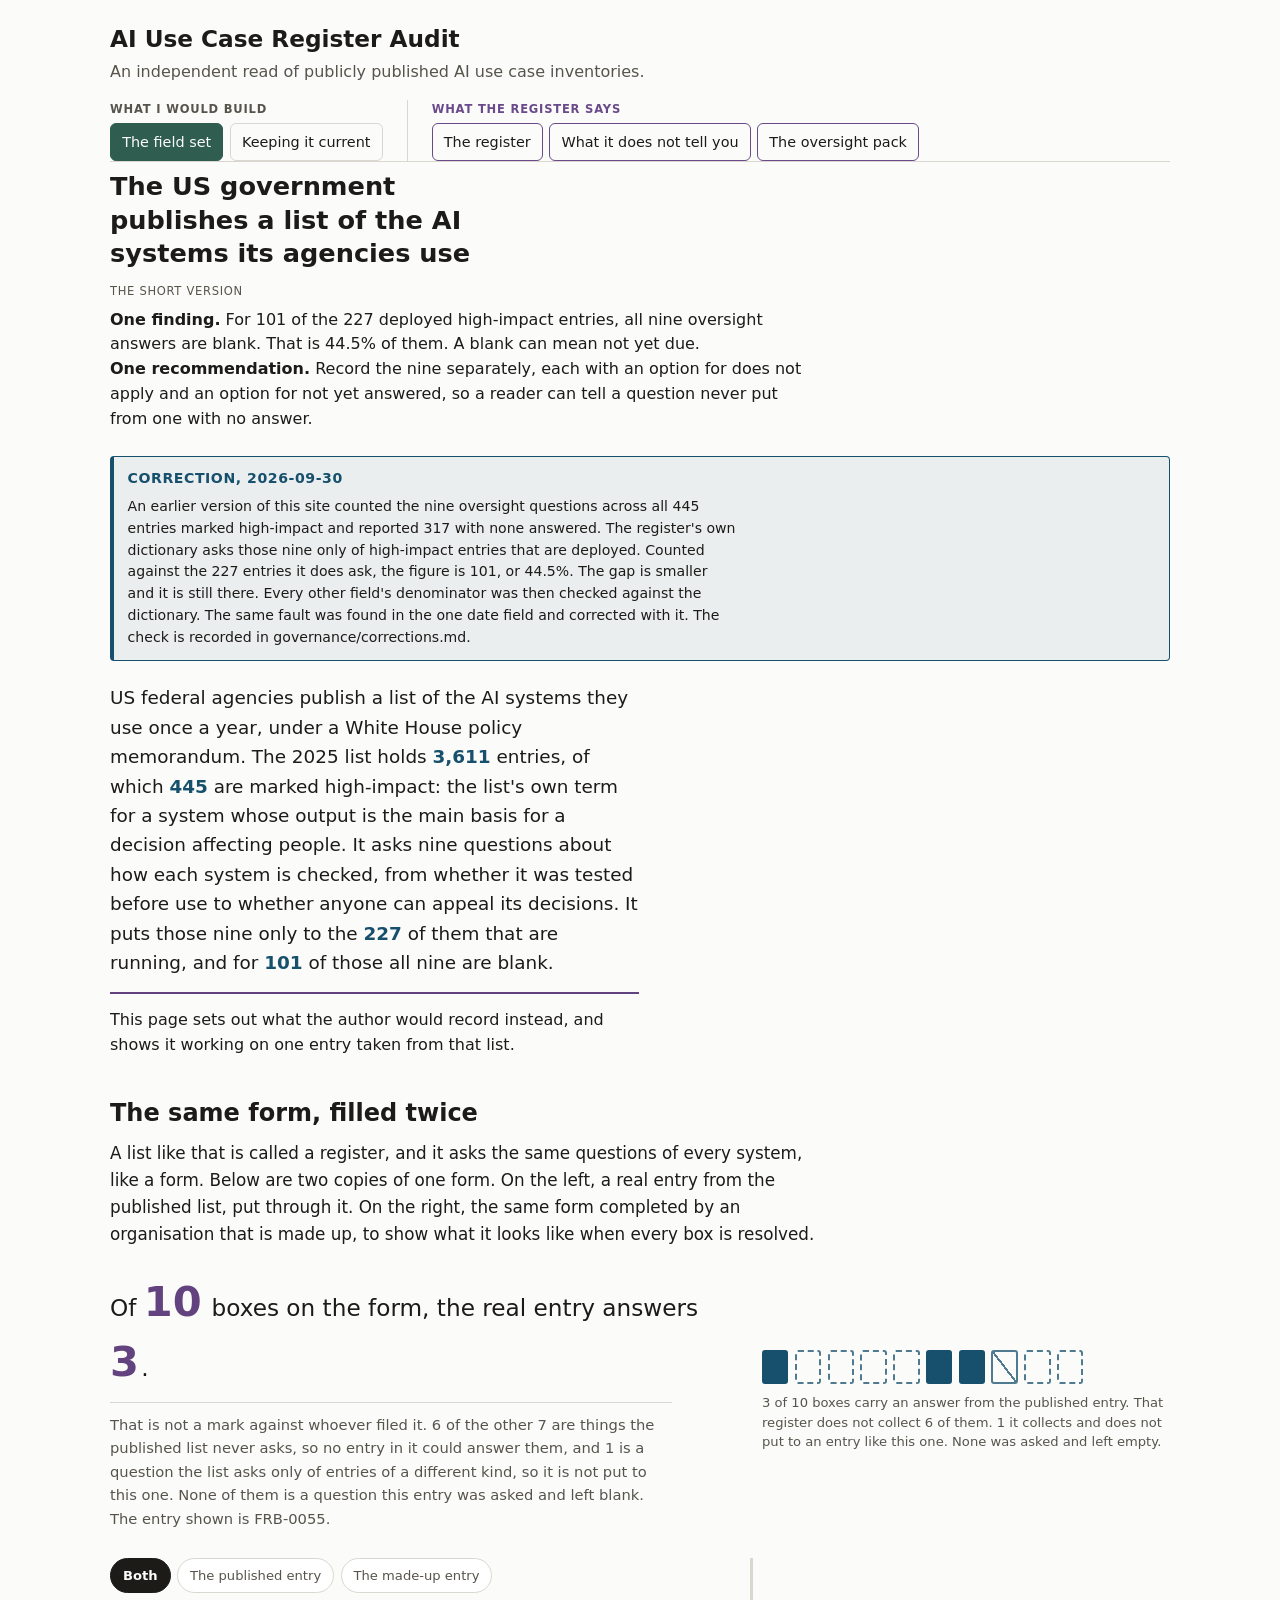
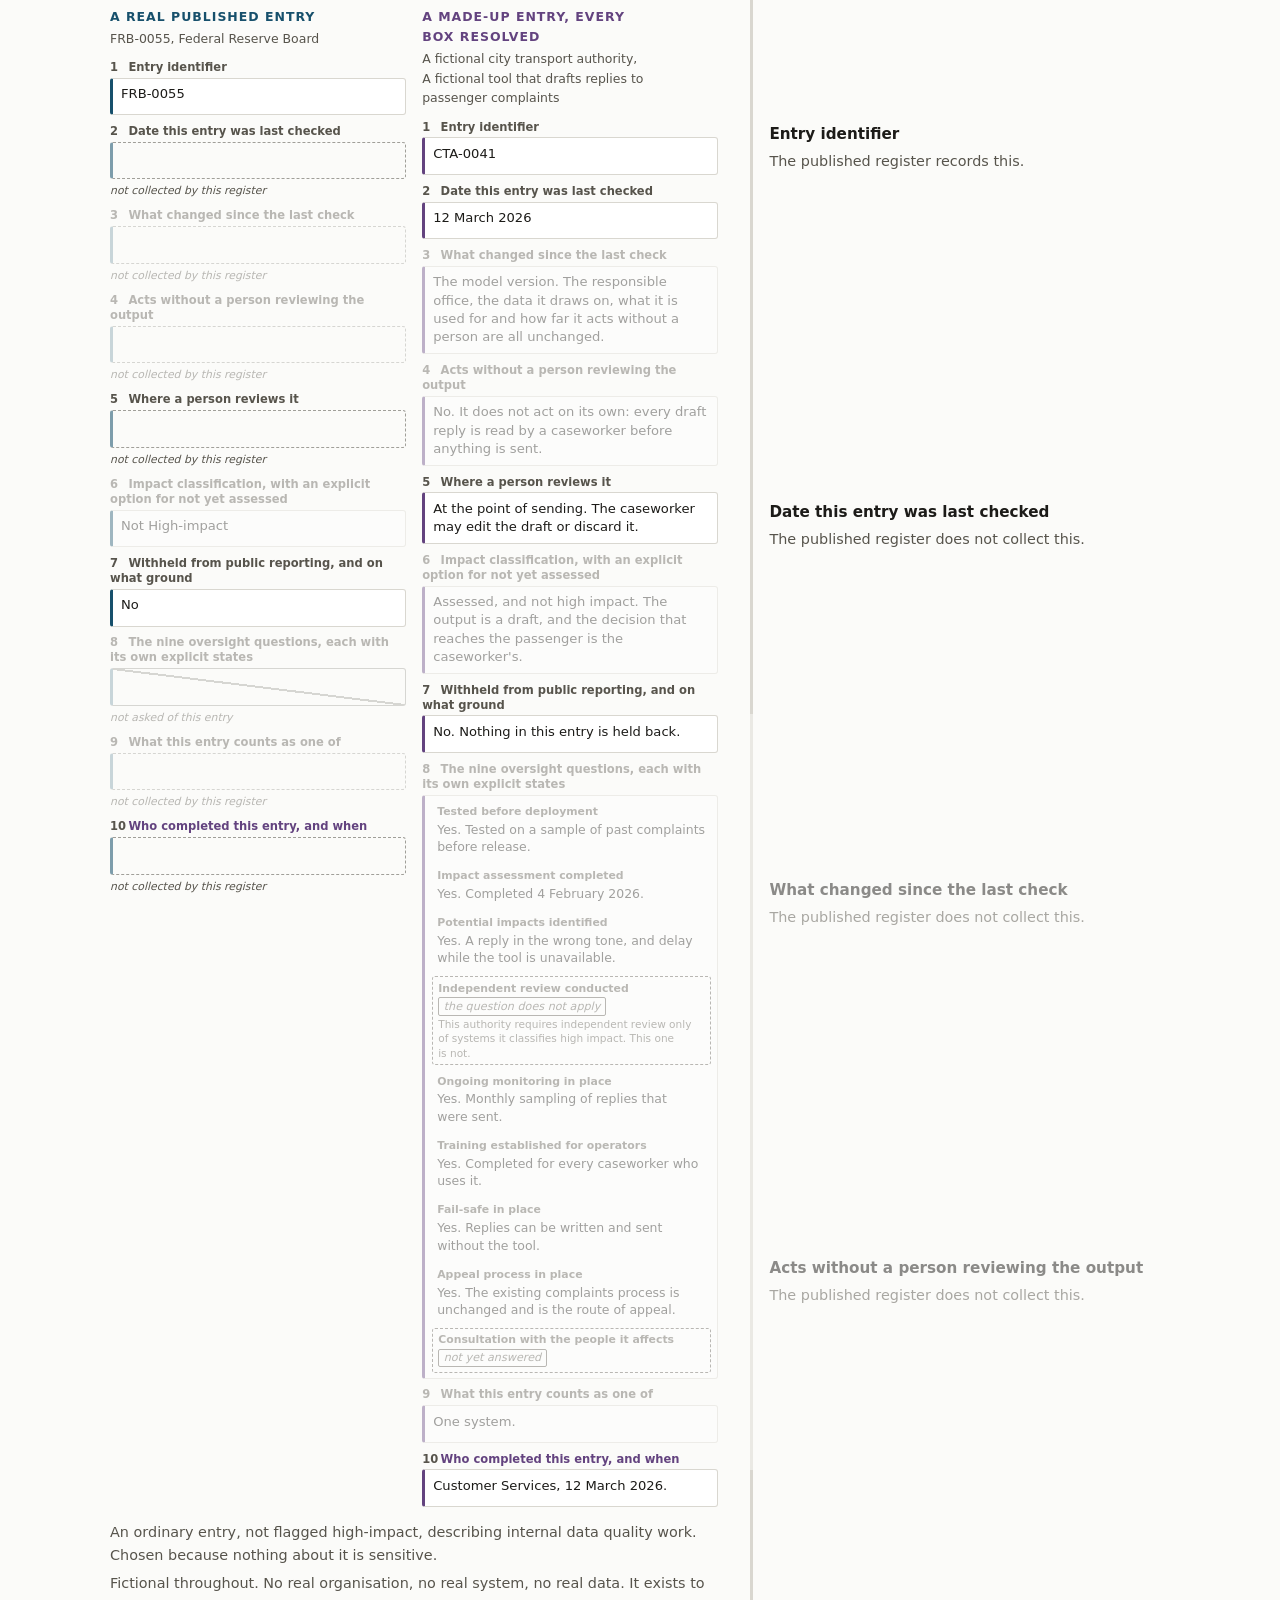
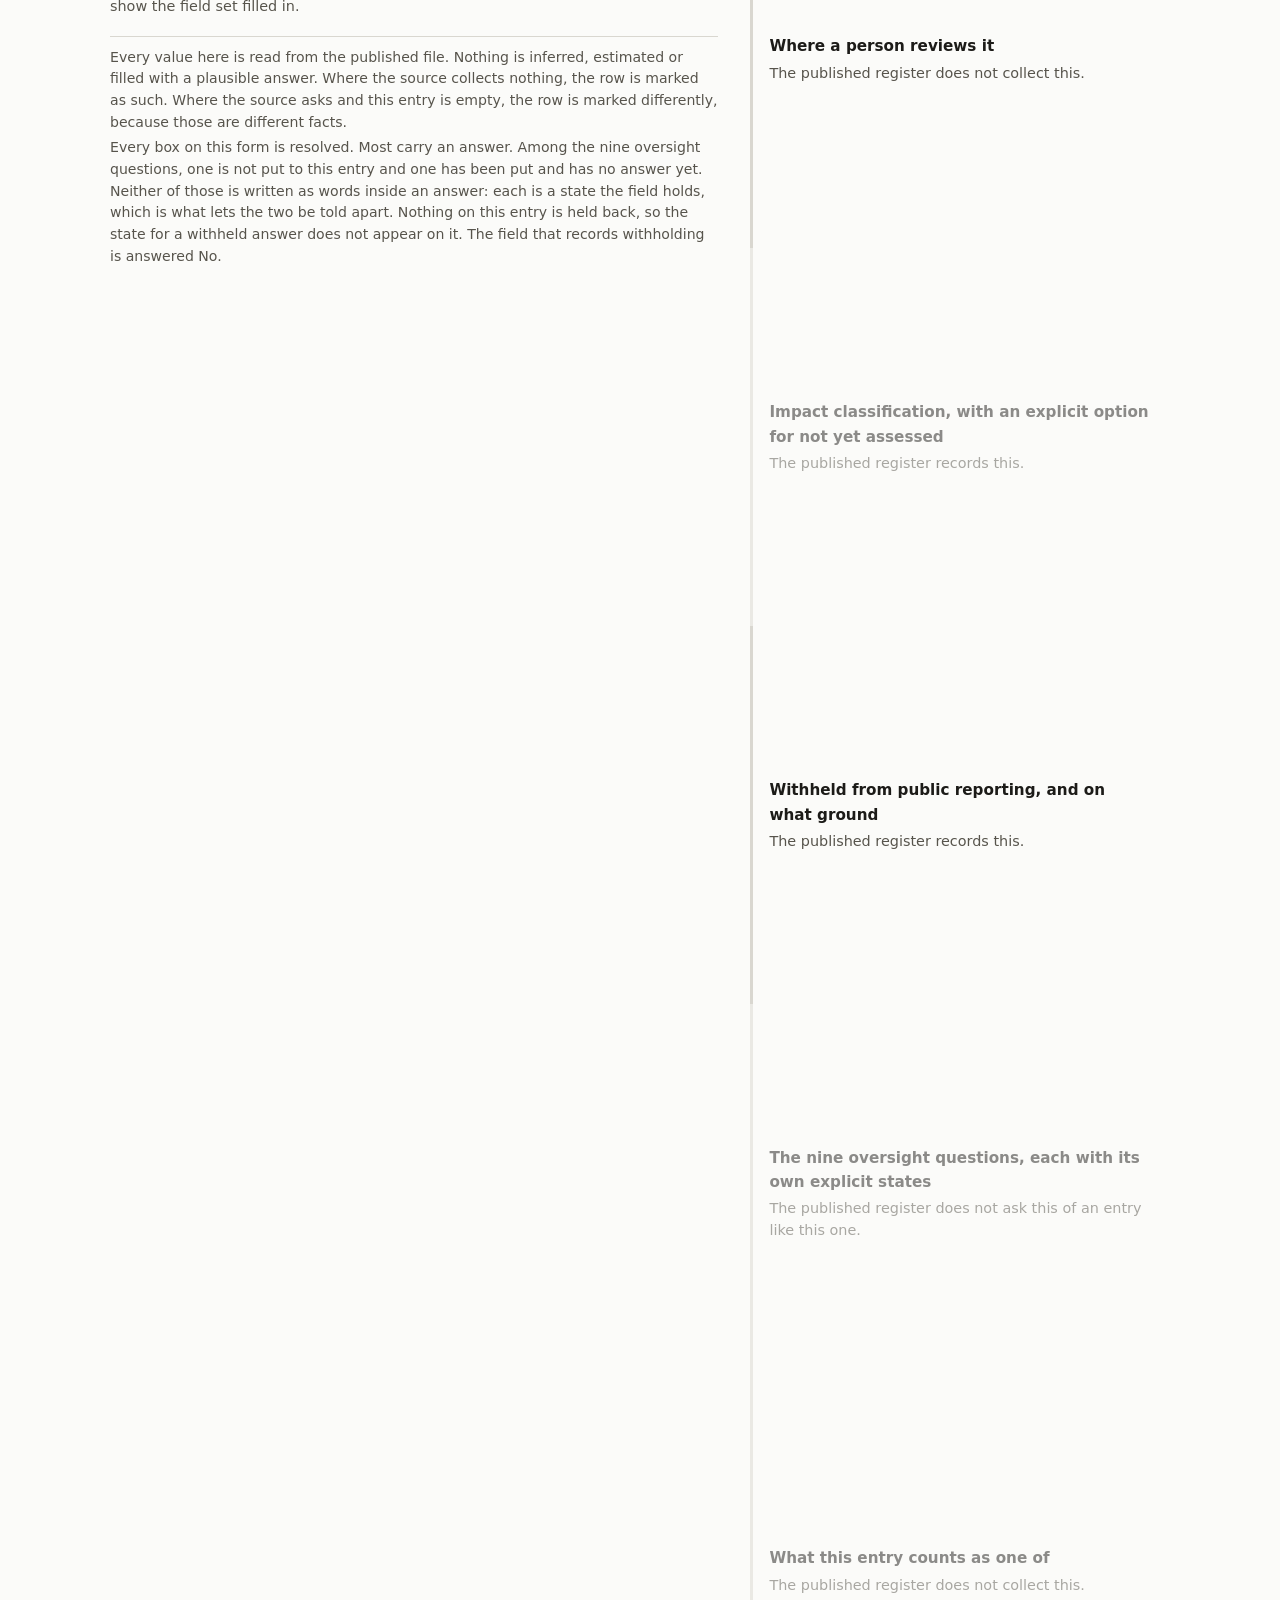
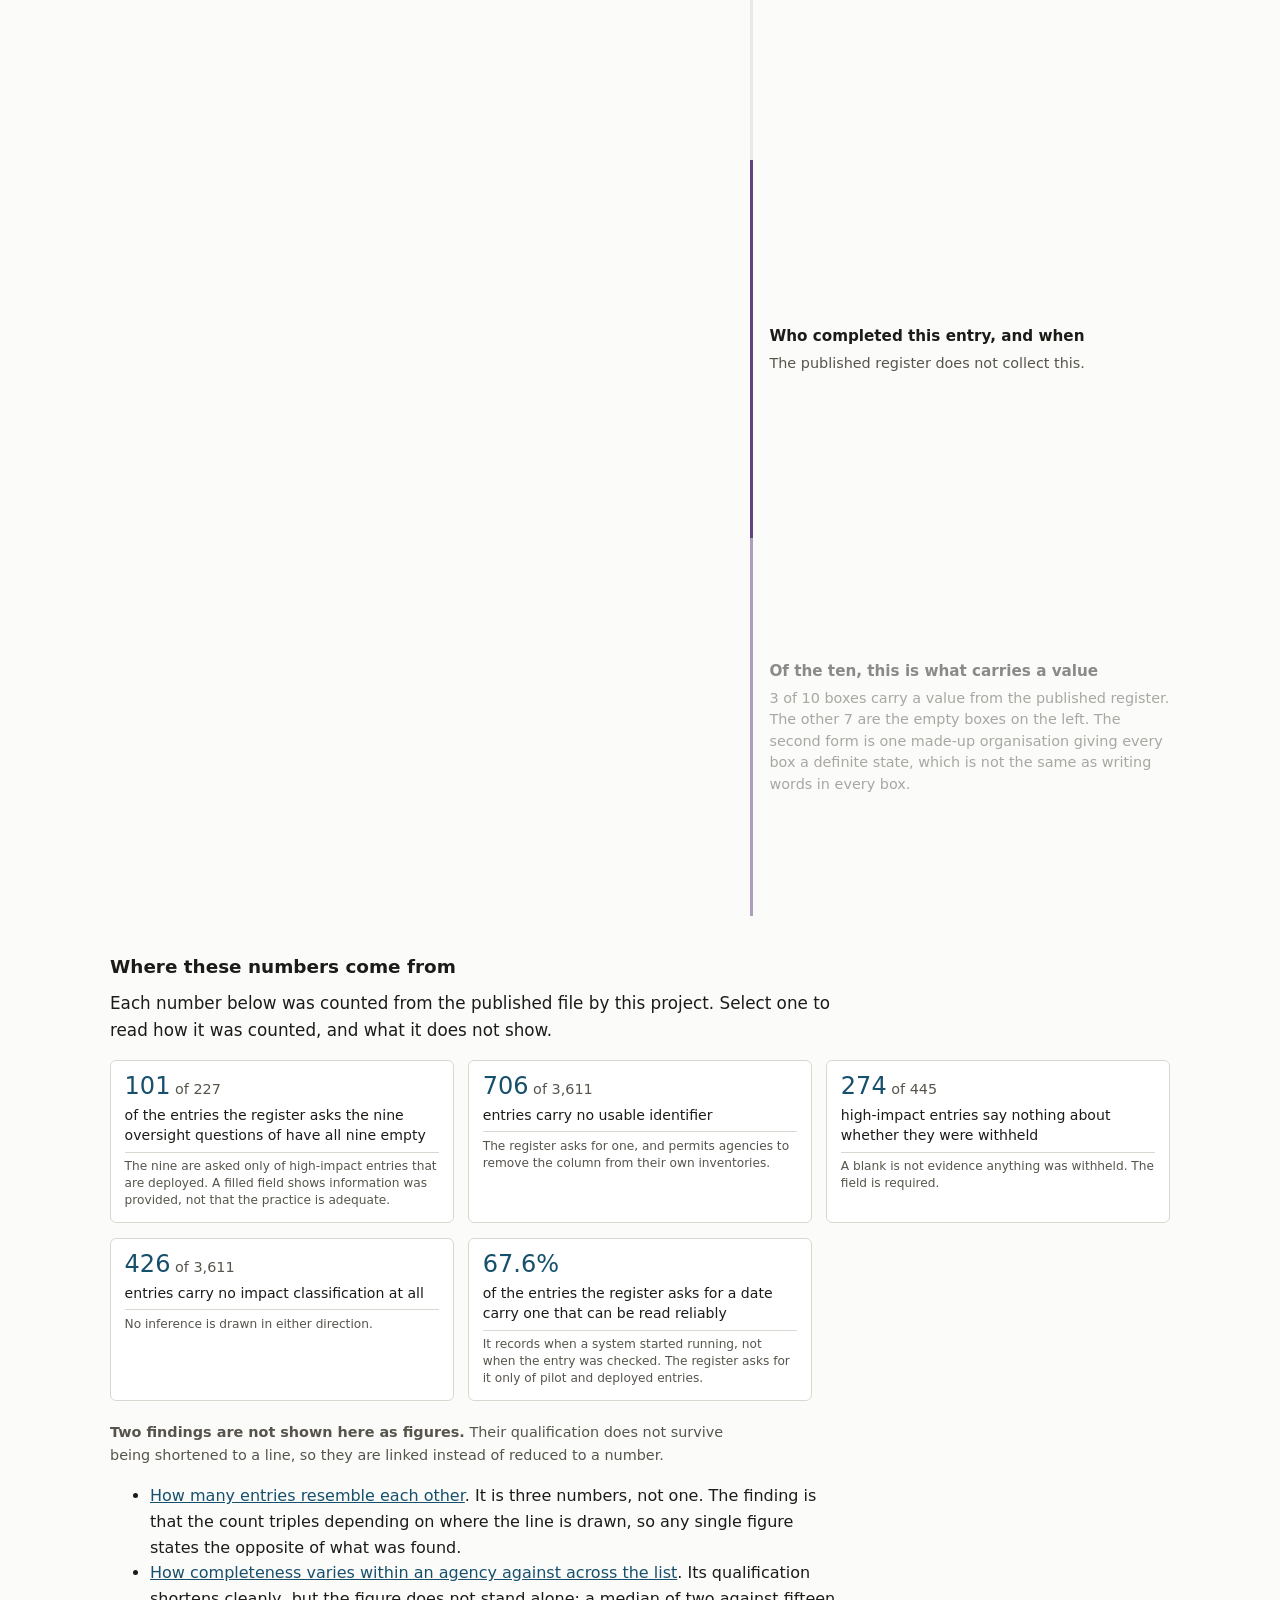
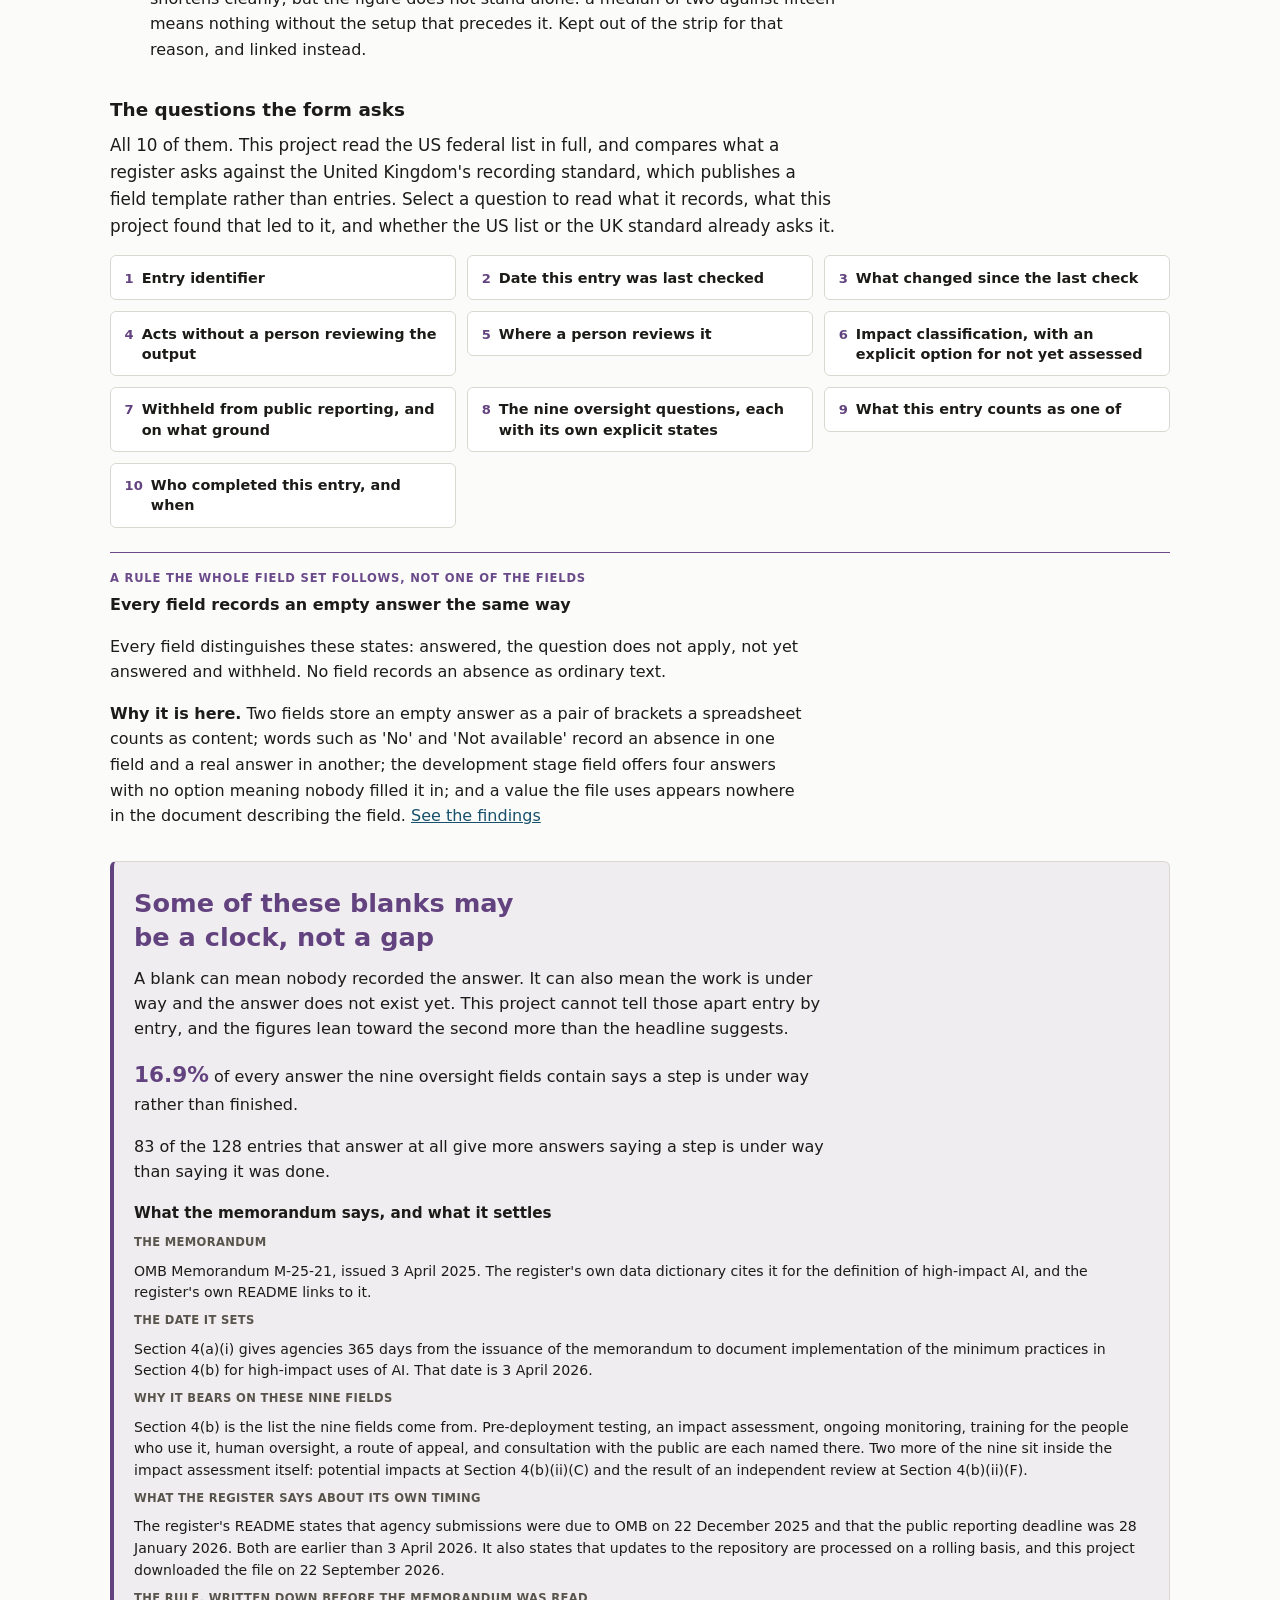
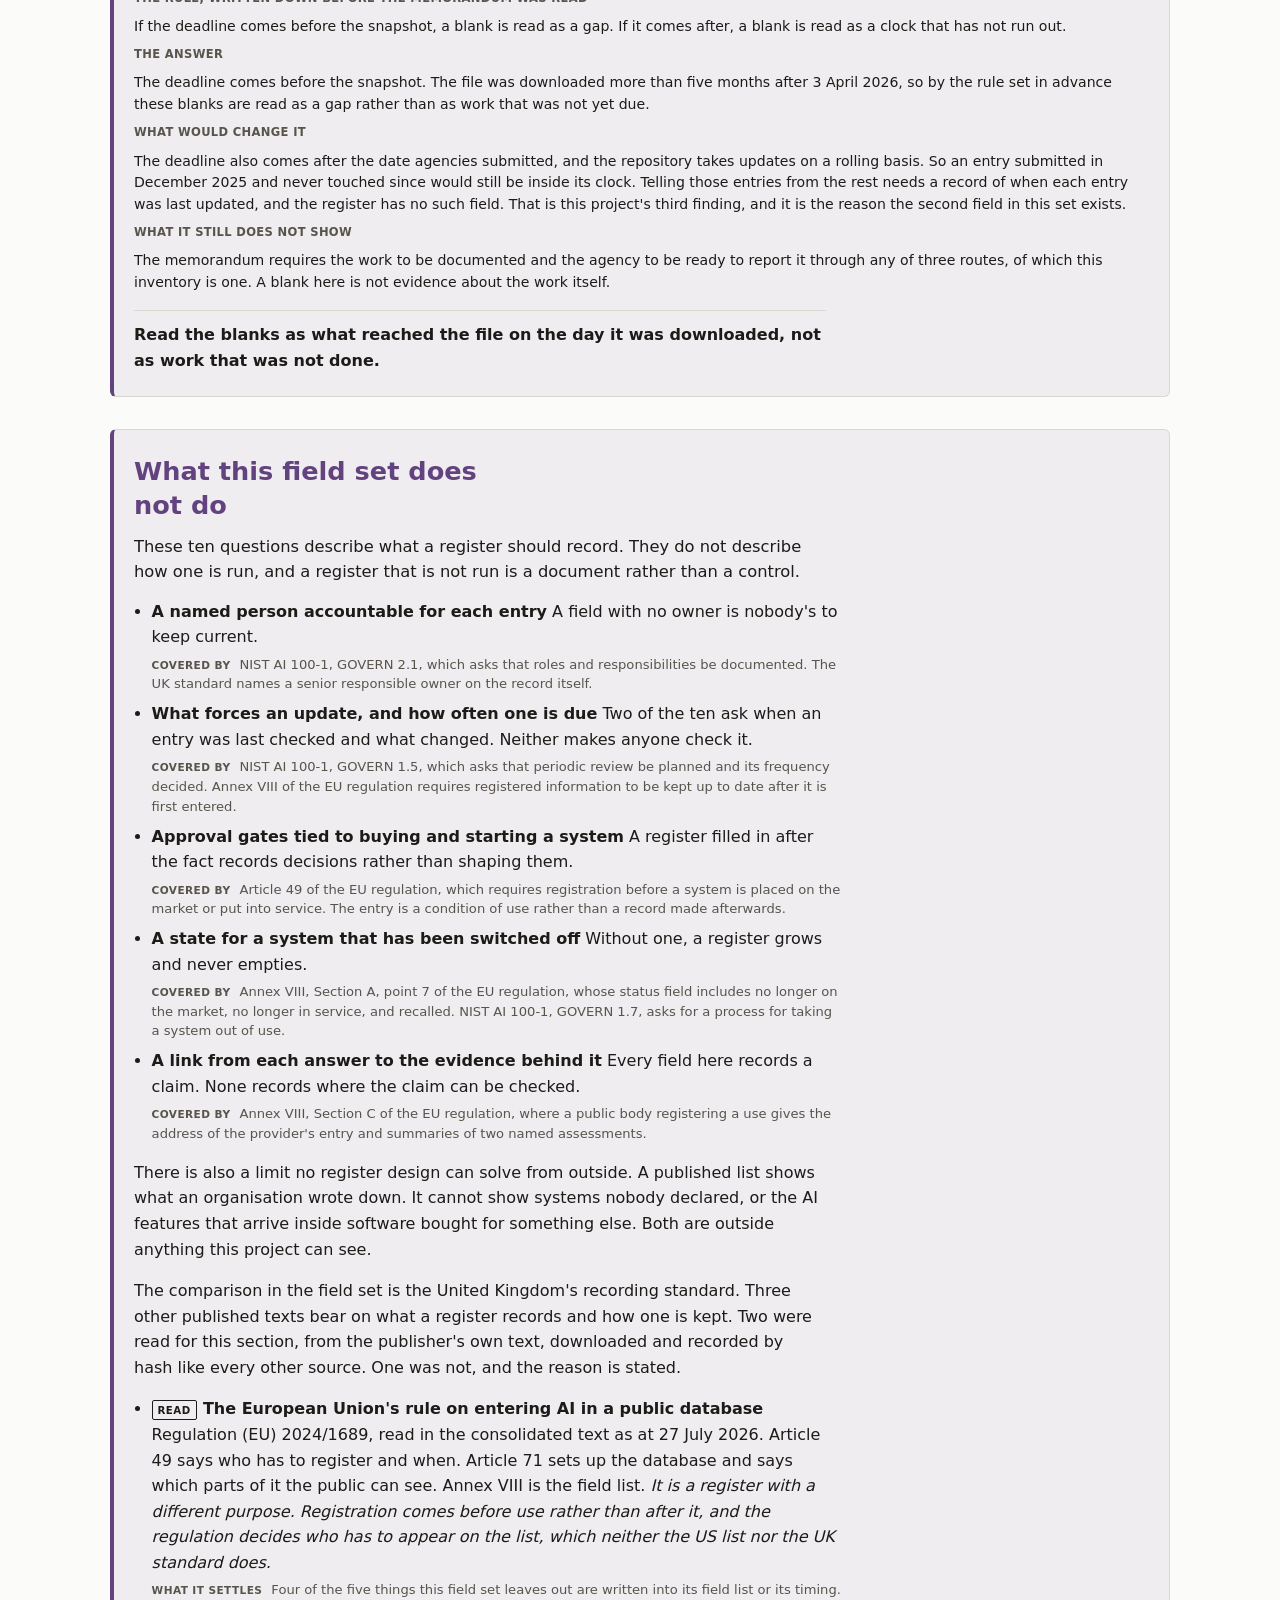
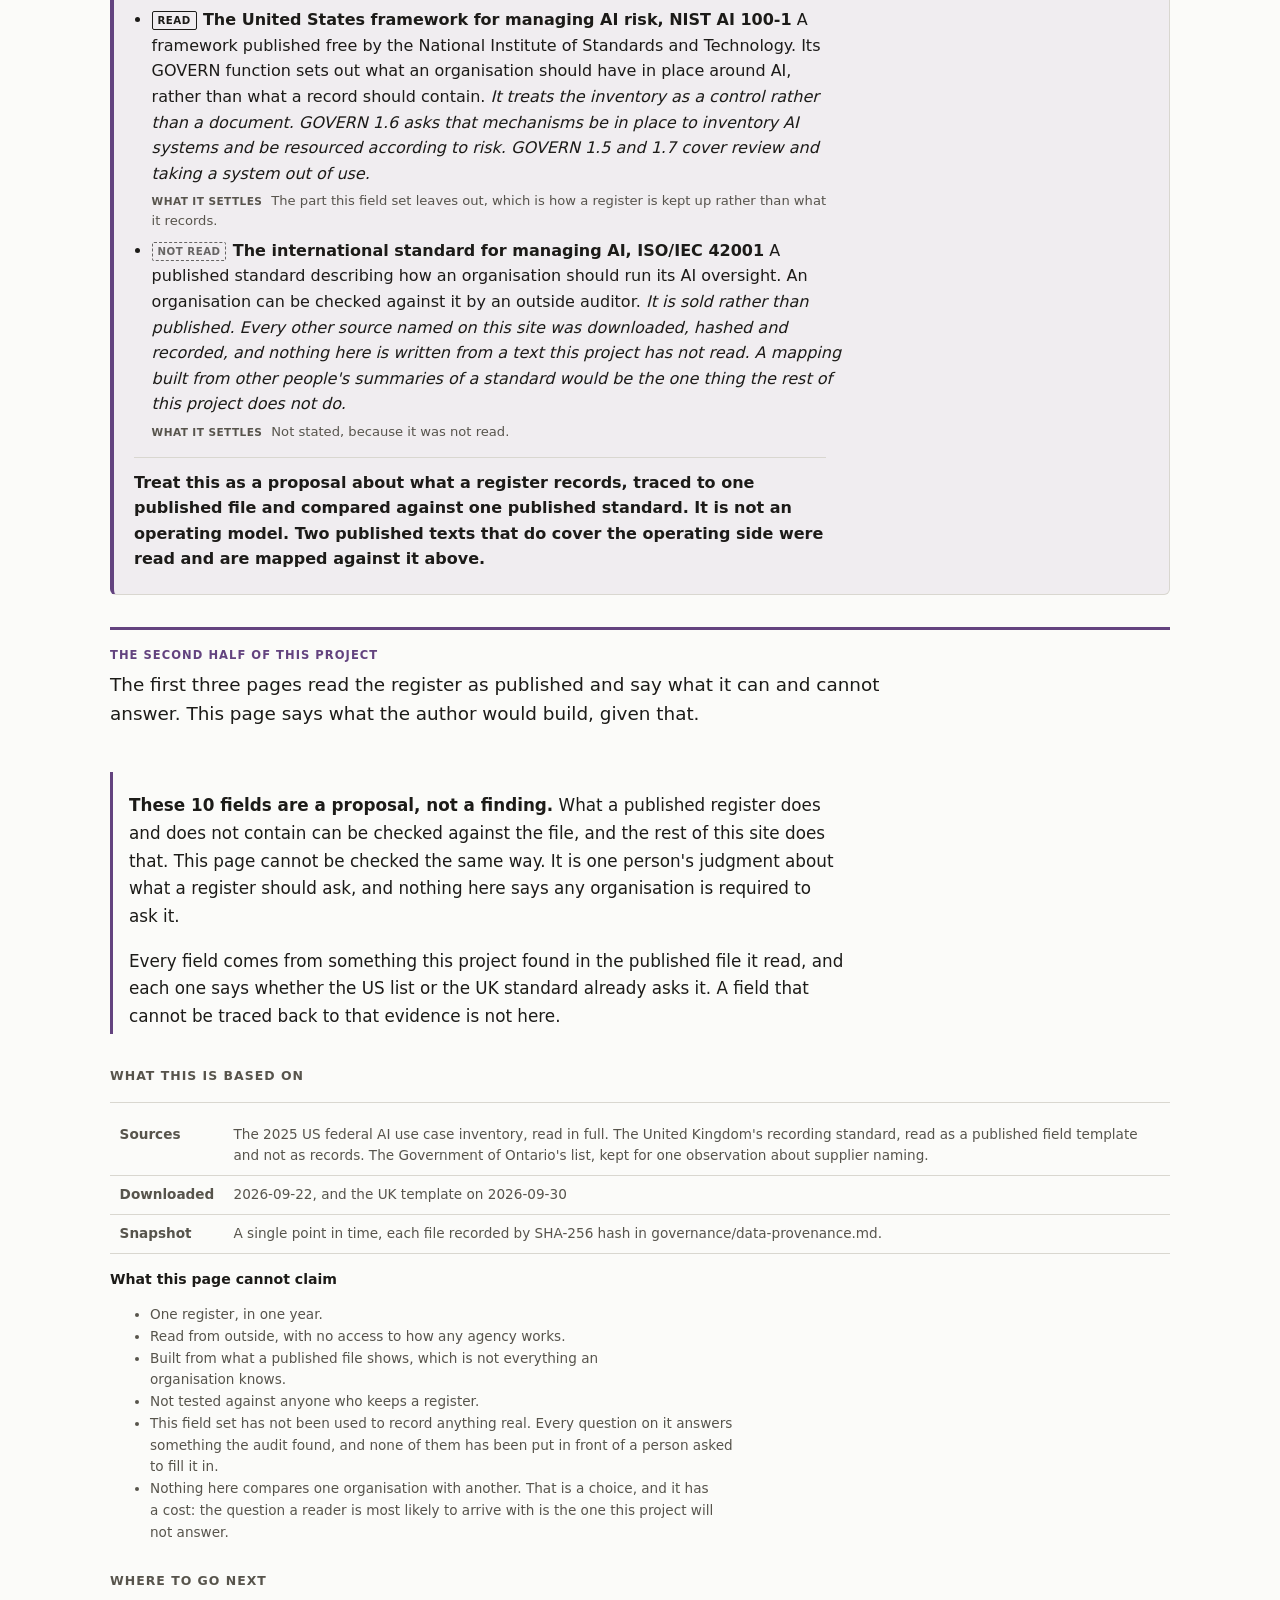
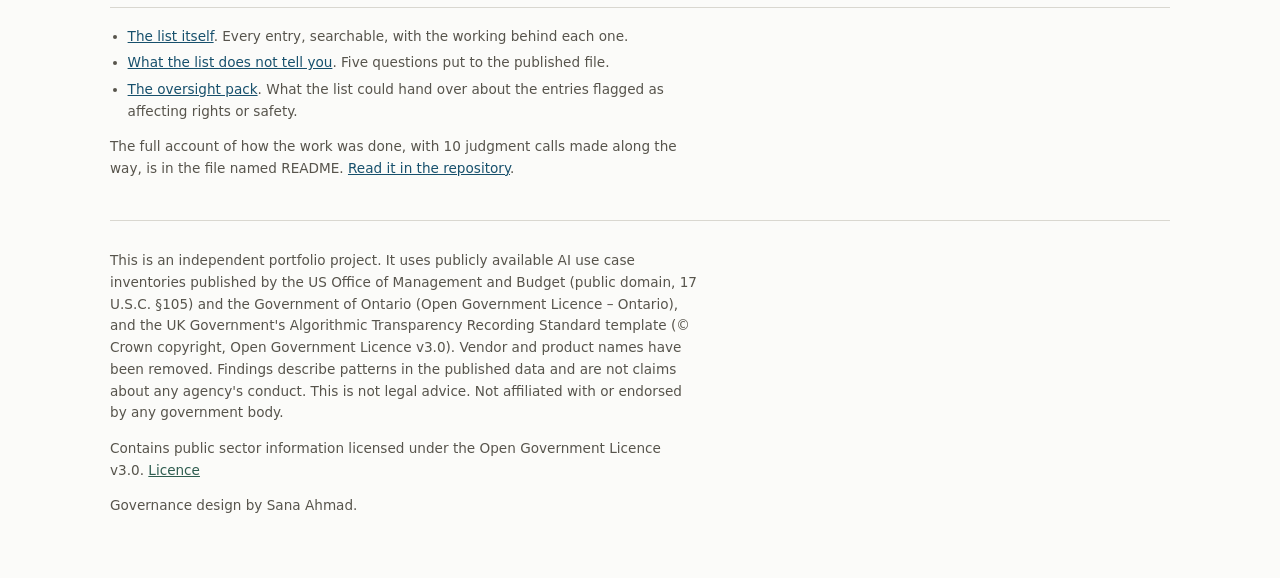
==== commit a2d28467: "Add the page for keeping a register current, scoped to five gaps The field set page has said for som" ====
--- a/docs/index.html
+++ b/docs/index.html
@@ -4,10 +4,10 @@
 <meta charset="utf-8">
 <meta name="viewport" content="width=device-width, initial-scale=1">
 <title>AI Use Case Register Audit</title>
-<link rel="stylesheet" href="assets/style.css?v=fdfbkljm">
+<link rel="stylesheet" href="assets/style.css?v=ojponfha">
 </head>
 <body>
-<div class="wrap" data-dv="flmmdkem">
+<div class="wrap" data-dv="ebjamfdk">
 
 <header>
   <h1>AI Use Case Register Audit</h1>
@@ -17,6 +17,7 @@
       <span class="navlabel">What I would build</span>
       <span class="navlinks">
         <a href="index.html" aria-current="page">The field set</a>
+        <a href="keeping.html">Keeping it current</a>
       </span>
     </div>
     <div class="navgroup design">
--- a/docs/assets/style.css
+++ b/docs/assets/style.css
@@ -882,3 +882,51 @@
   font-weight: 600; text-transform: uppercase; font-size: .66rem;
   letter-spacing: .04em; margin-right: .3rem;
 }
+
+/* --- Keeping a register current -------------------------------------------
+
+   The fifth page. Nothing on it was counted from a published file, and the
+   design says so before it says anything else: a standing panel at the top,
+   the same panel again at the foot, and every mechanism carrying its own cost
+   in the same position as the others so none can be read as free. */
+.standing {
+  border: 1px solid var(--ink-soft); border-left: 4px solid var(--ink-soft);
+  border-radius: 4px; padding: .85rem 1rem; margin: 0 0 1.6rem;
+}
+.standing.closing { margin: 2rem 0 1.6rem; }
+.standing p { margin: 0 0 .5rem; font-size: .9rem; line-height: 1.6; }
+.standing p:last-child { margin-bottom: 0; }
+.standing-label {
+  font-weight: 600; font-size: .74rem; letter-spacing: .05em;
+  text-transform: uppercase; color: var(--ink-soft);
+}
+.standing-lead { font-size: 1rem !important; }
+
+.mechanisms { display: flex; flex-direction: column; gap: 1.1rem; margin: .4rem 0 1.4rem; }
+.mech {
+  border: 1px solid var(--border); border-radius: 4px;
+  padding: .9rem 1rem; background: var(--surface);
+}
+.mech h3 { font-size: 1rem; margin: 0 0 .3rem; }
+.mech-n {
+  display: inline-block; min-width: 1.5rem; color: var(--ink-soft);
+  font-variant-numeric: tabular-nums;
+}
+.mech-gap { margin: 0 0 .7rem 1.5rem; color: var(--ink-soft); font-size: .88rem; }
+.mech-rows { margin: 0 0 .7rem 1.5rem; display: grid; gap: .4rem; }
+.mech-rows dt {
+  font-size: .68rem; font-weight: 600; letter-spacing: .04em;
+  text-transform: uppercase; color: var(--ink-soft);
+}
+.mech-rows dd { margin: .1rem 0 0; font-size: .88rem; line-height: 1.55; }
+.mech-trace {
+  margin-left: 1.5rem; padding-top: .6rem; border-top: 1px solid var(--border);
+}
+.mech-trace p { margin: 0 0 .35rem; font-size: .82rem; line-height: 1.5; color: var(--ink-soft); }
+.mech-trace p:last-child { margin-bottom: 0; }
+.mech-label {
+  display: block; font-weight: 600; font-size: .66rem; letter-spacing: .04em;
+  text-transform: uppercase;
+}
+.signals { margin: .3rem 0 1.4rem 1.1rem; padding: 0; }
+.signals li { margin-bottom: .4rem; line-height: 1.55; font-size: .92rem; }
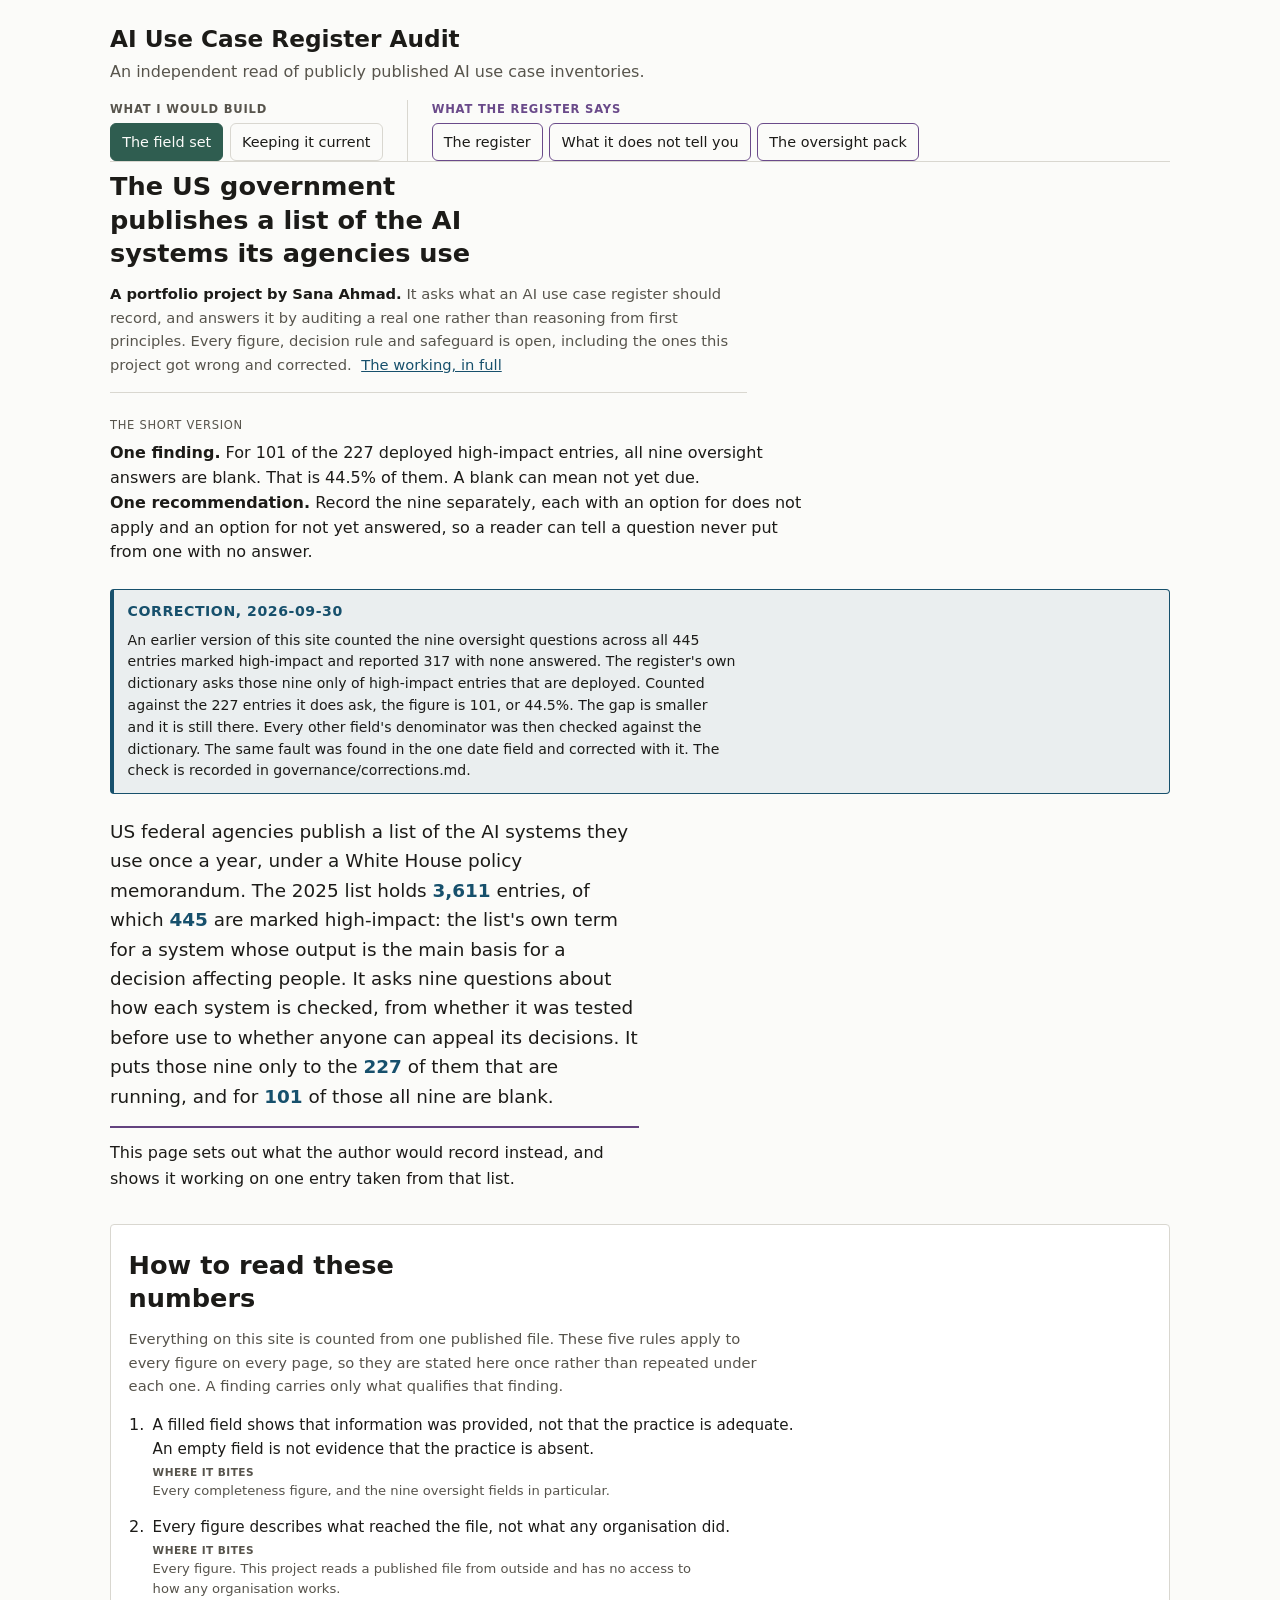
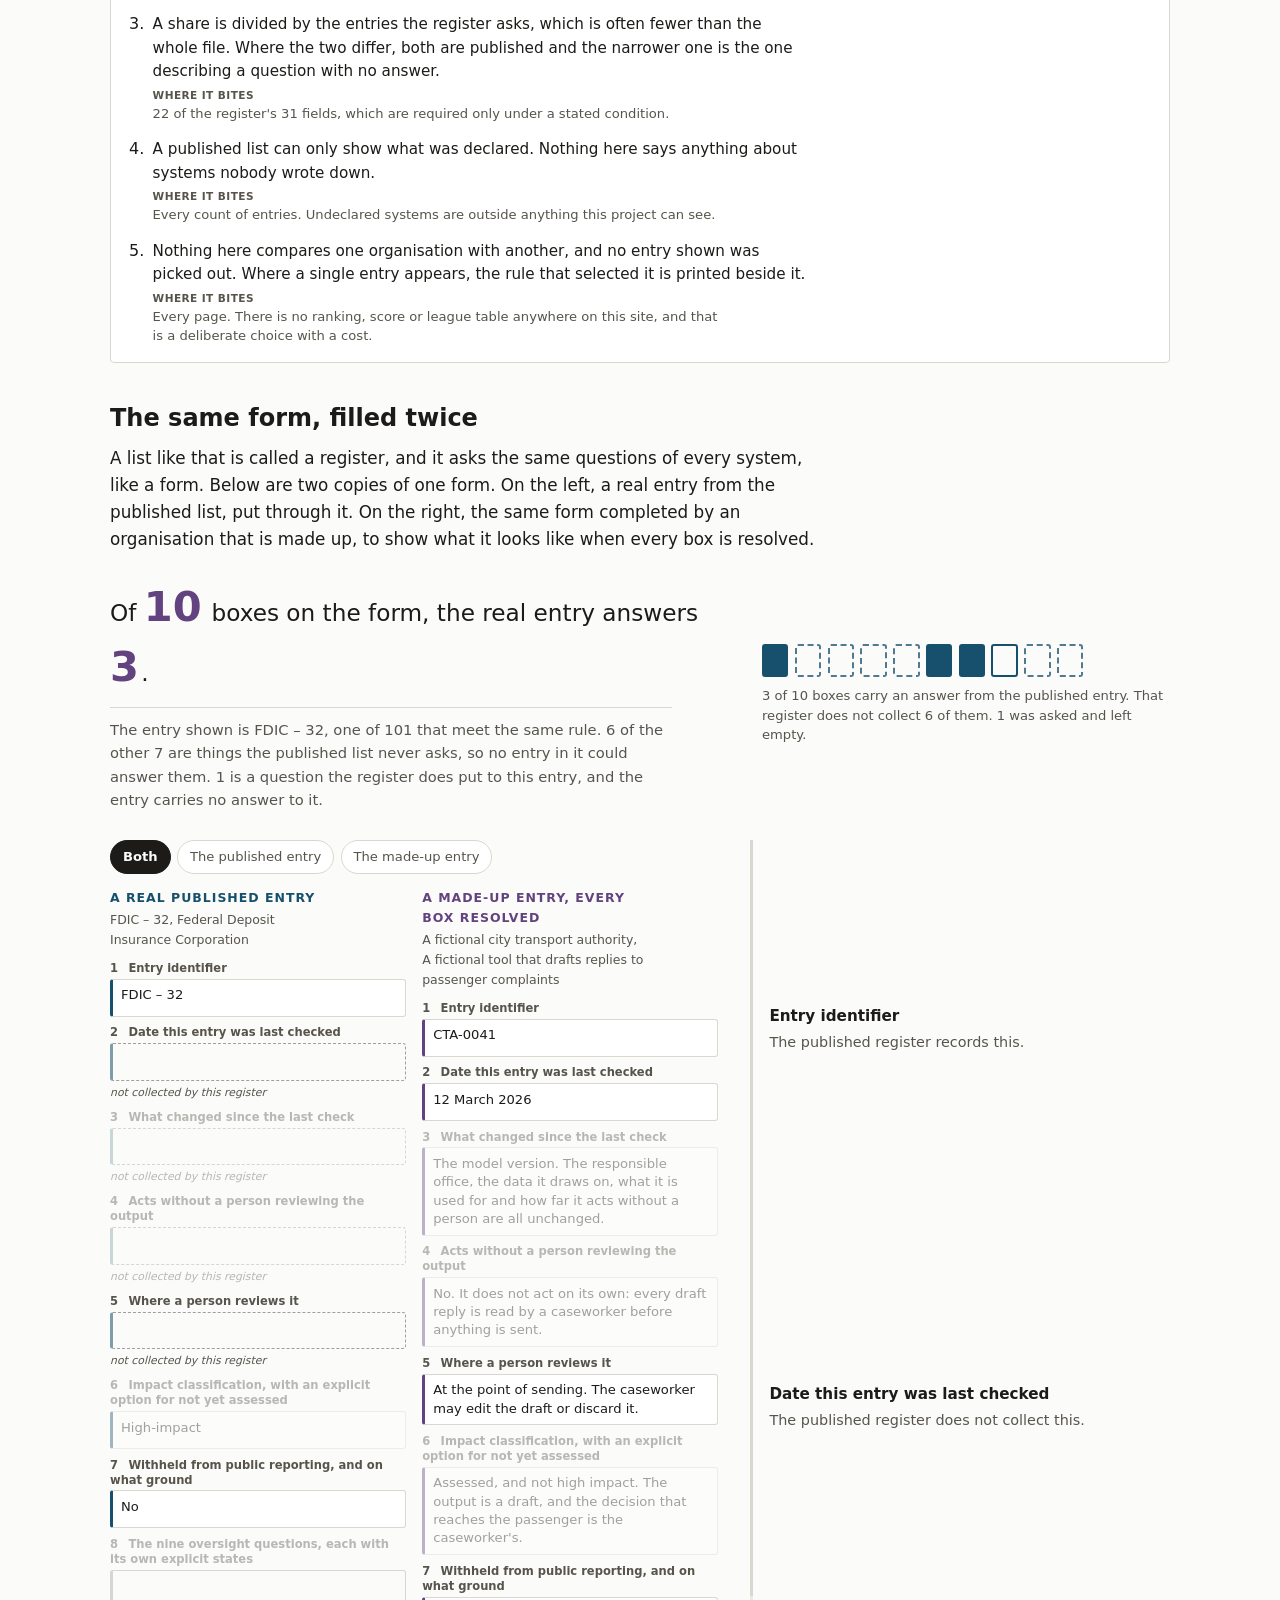
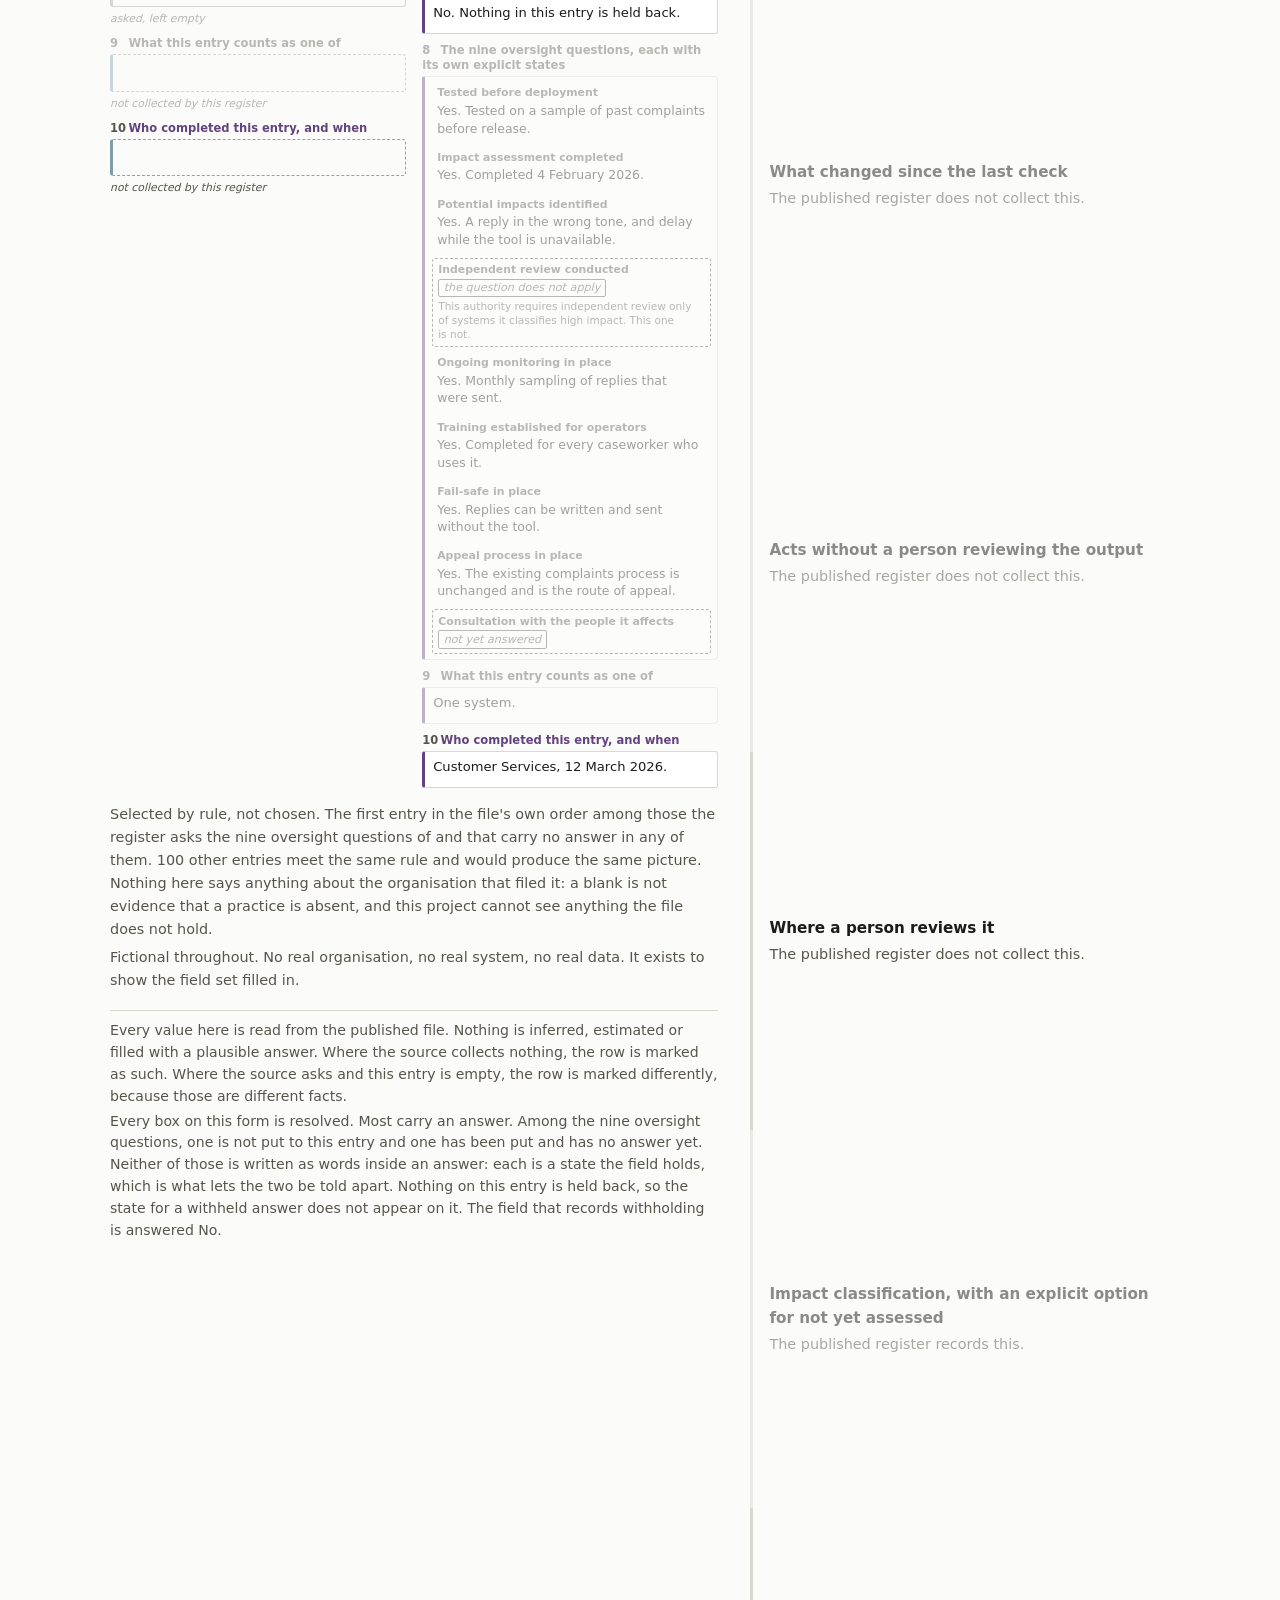
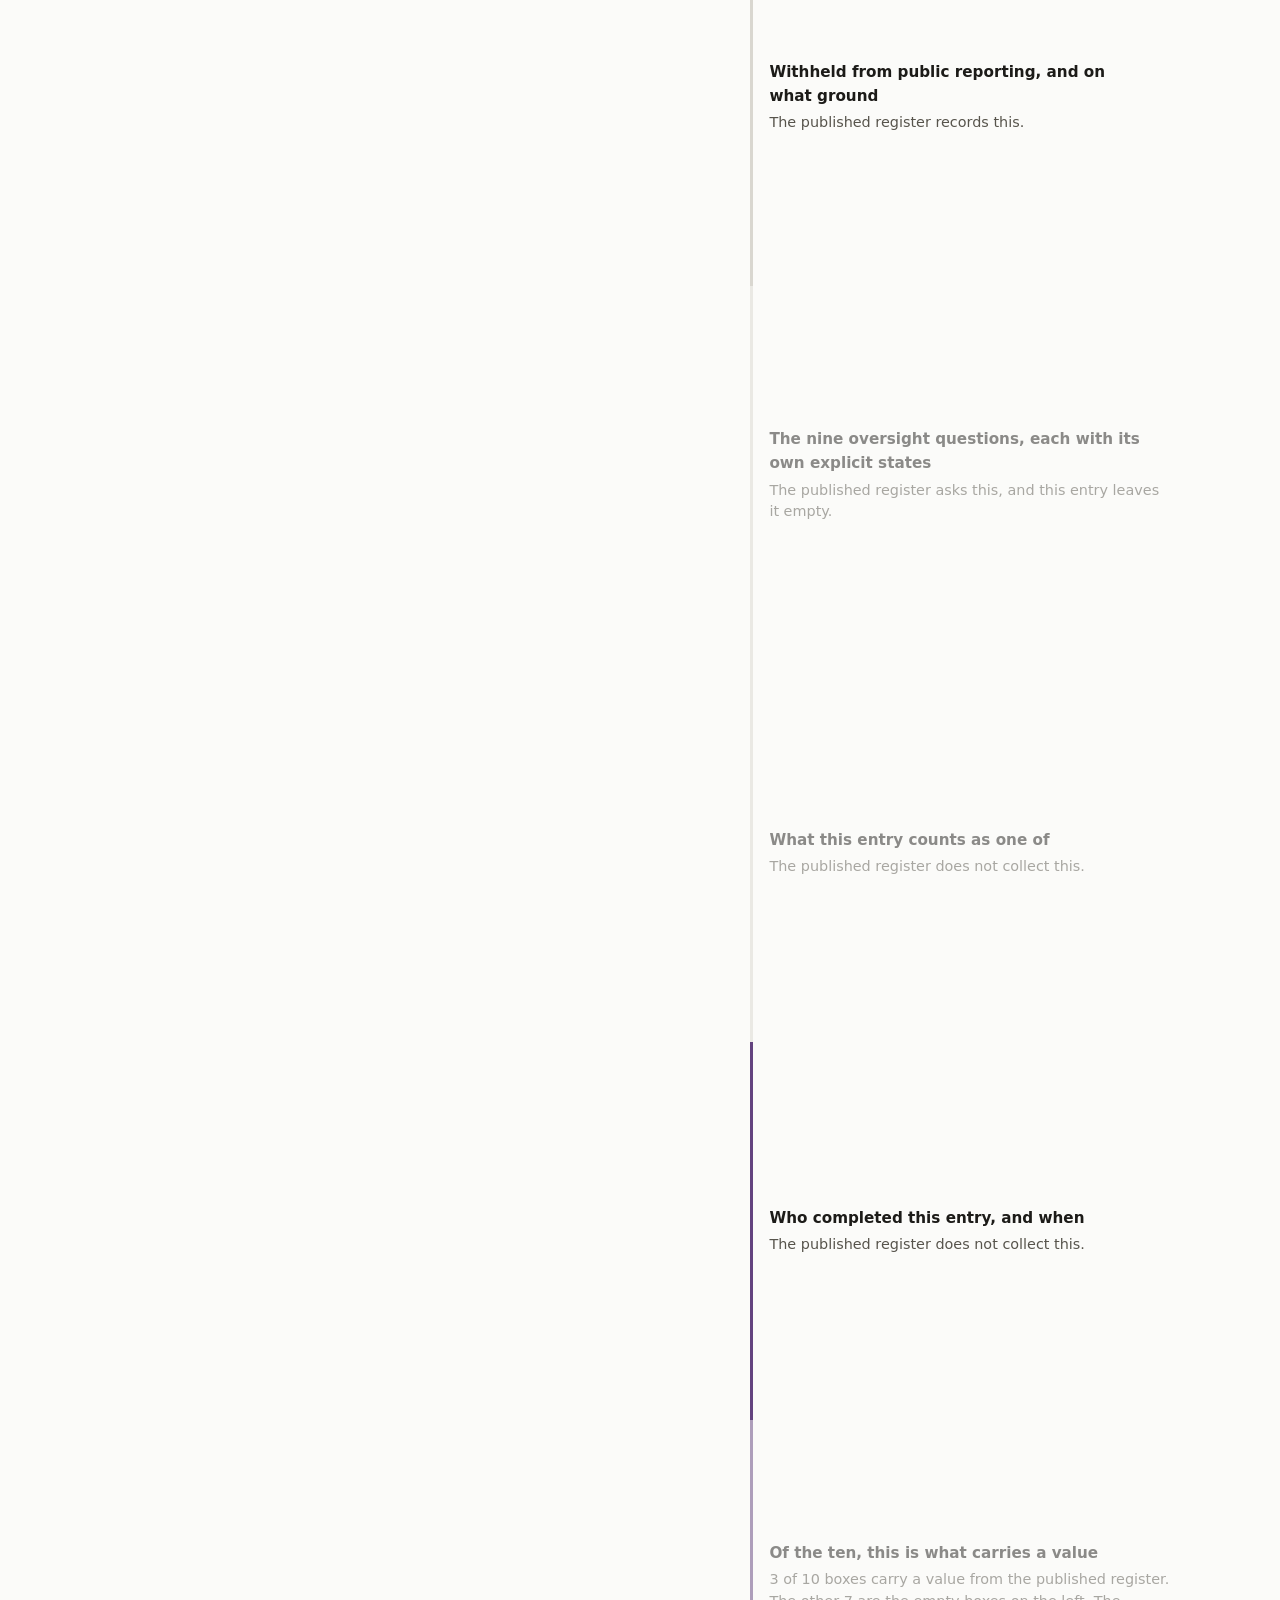
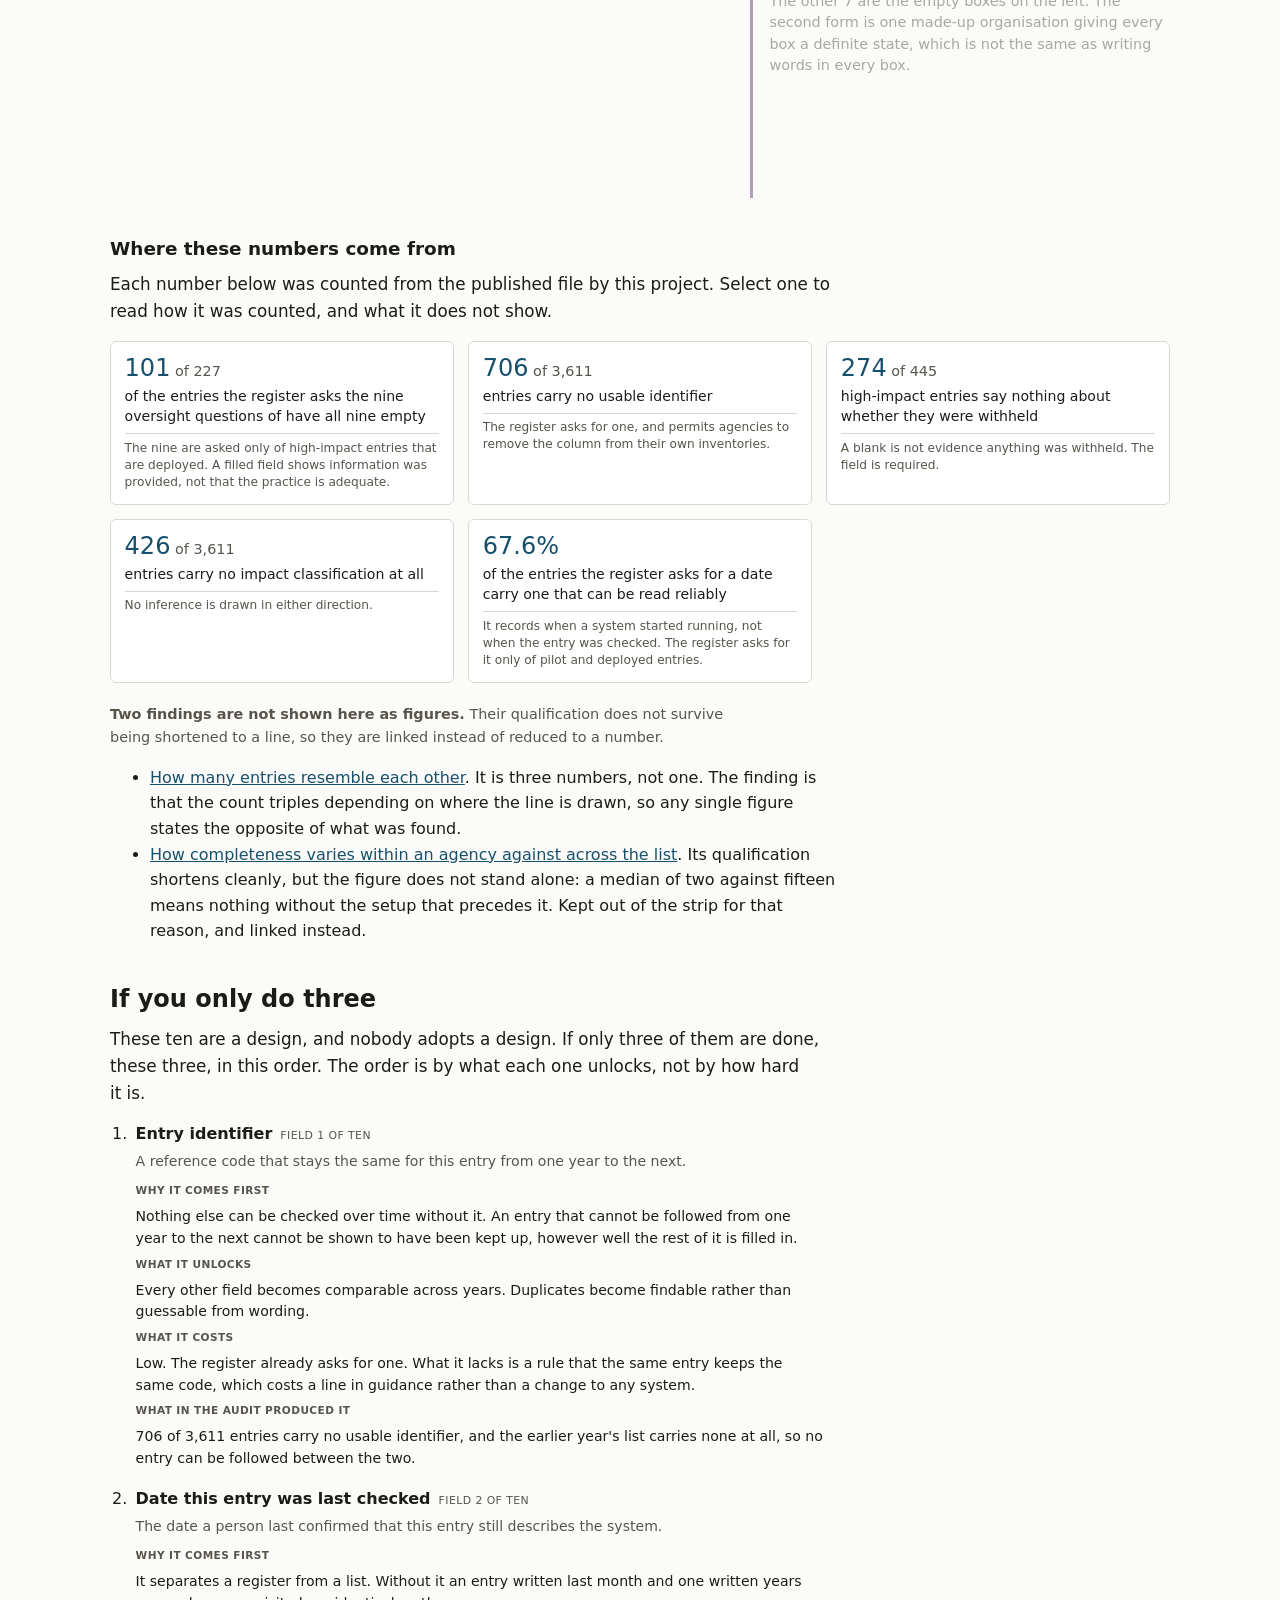
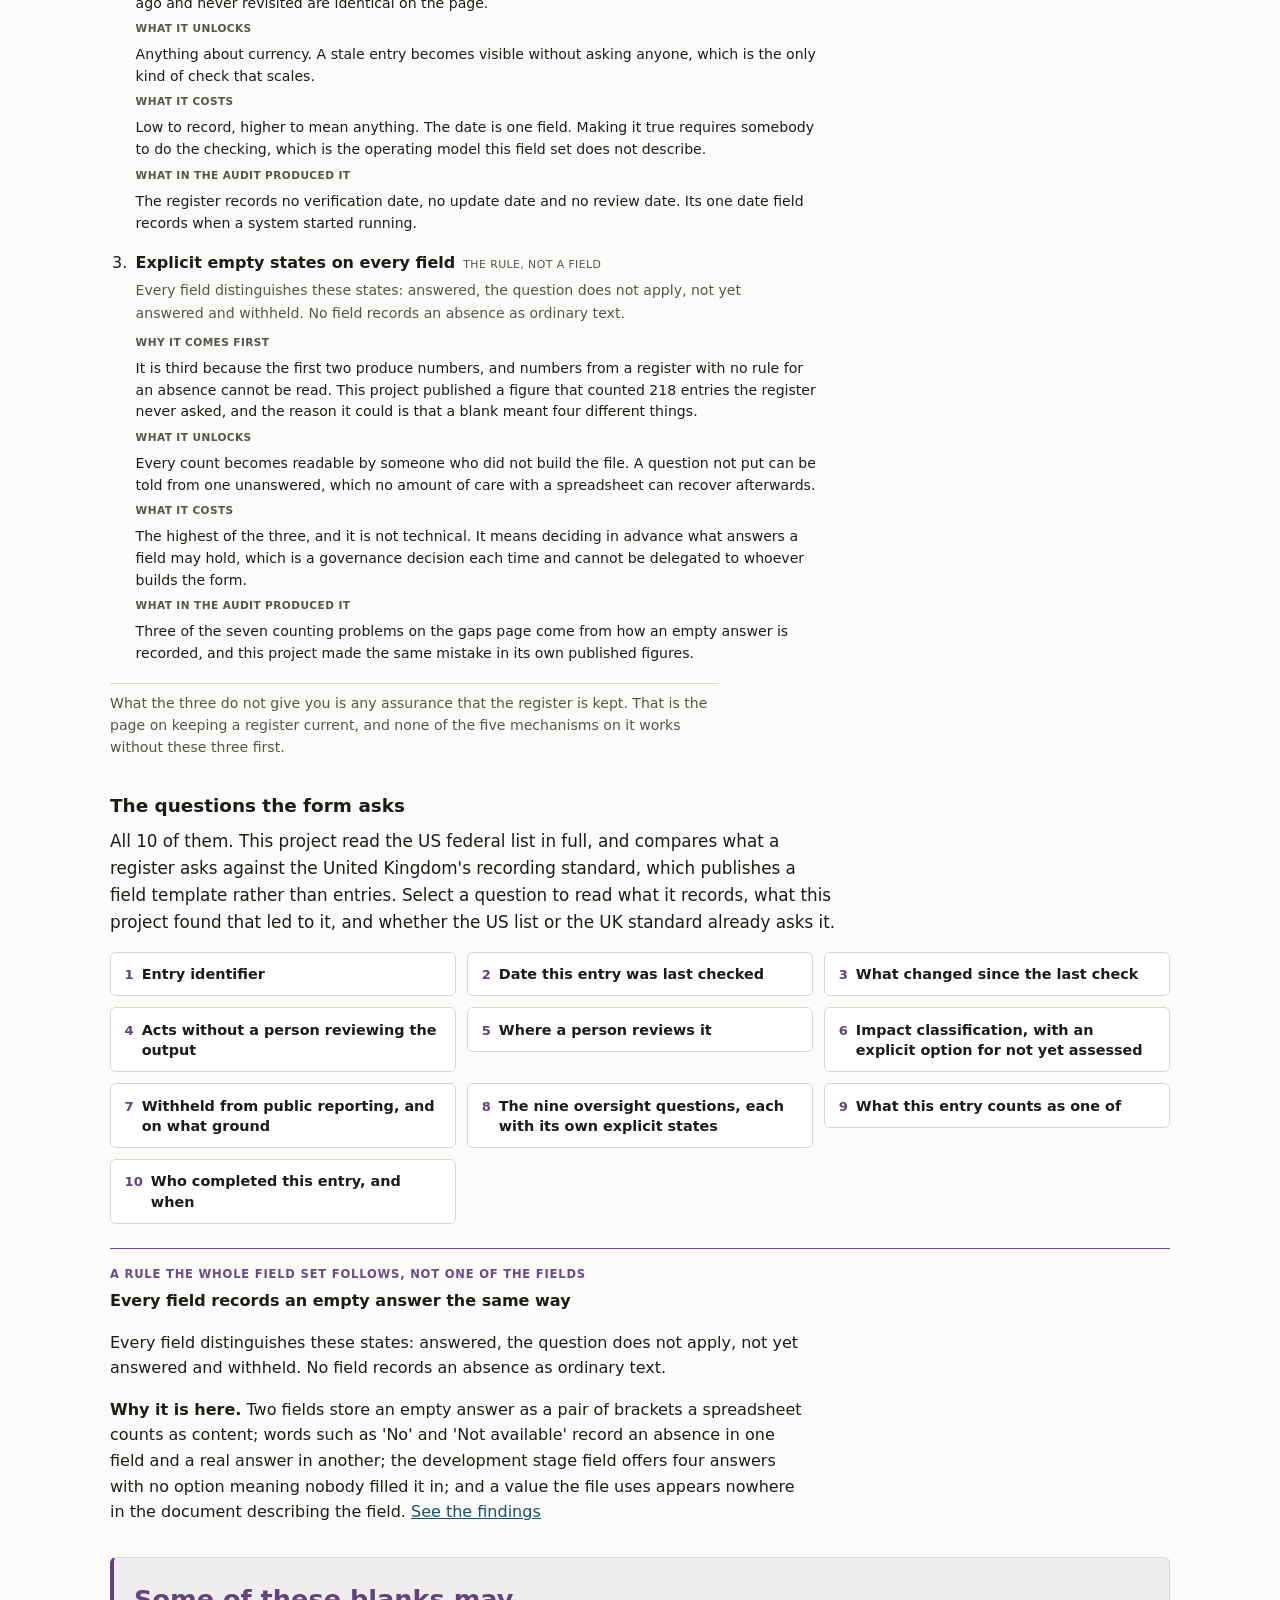
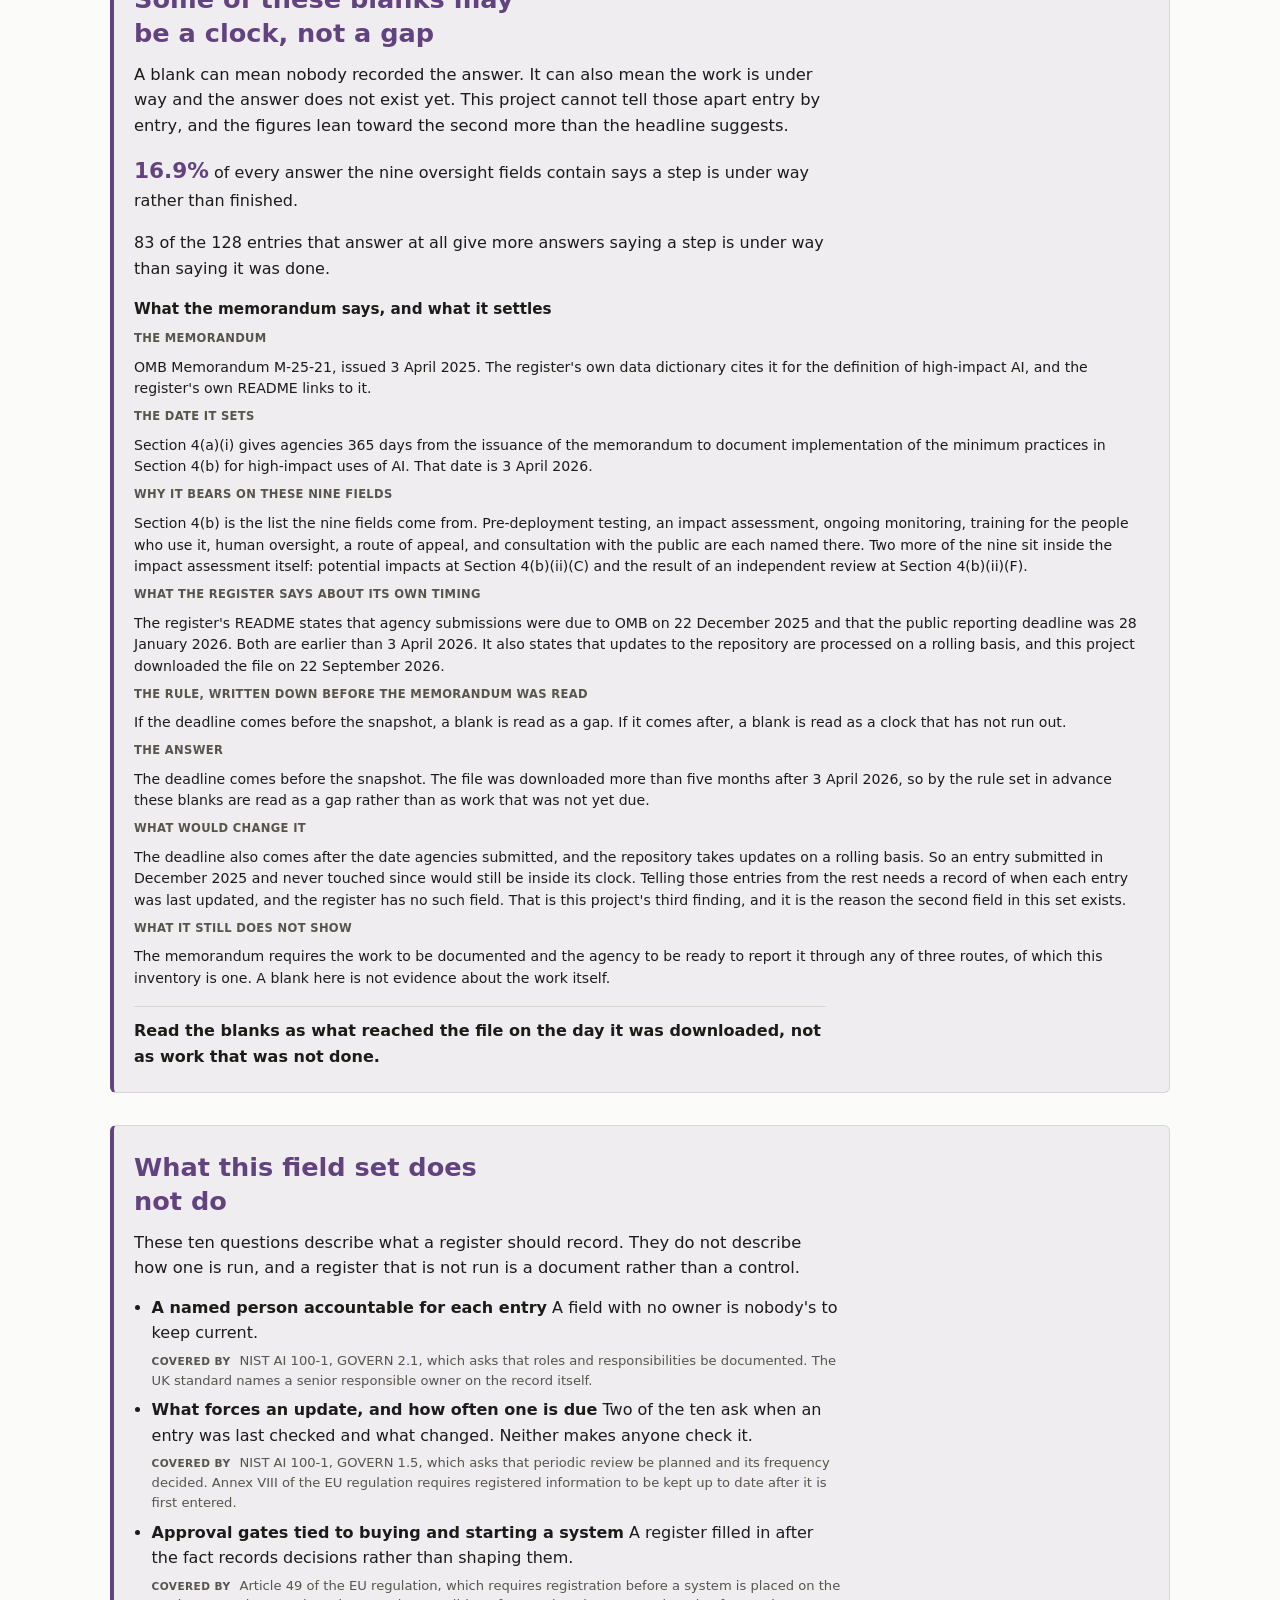
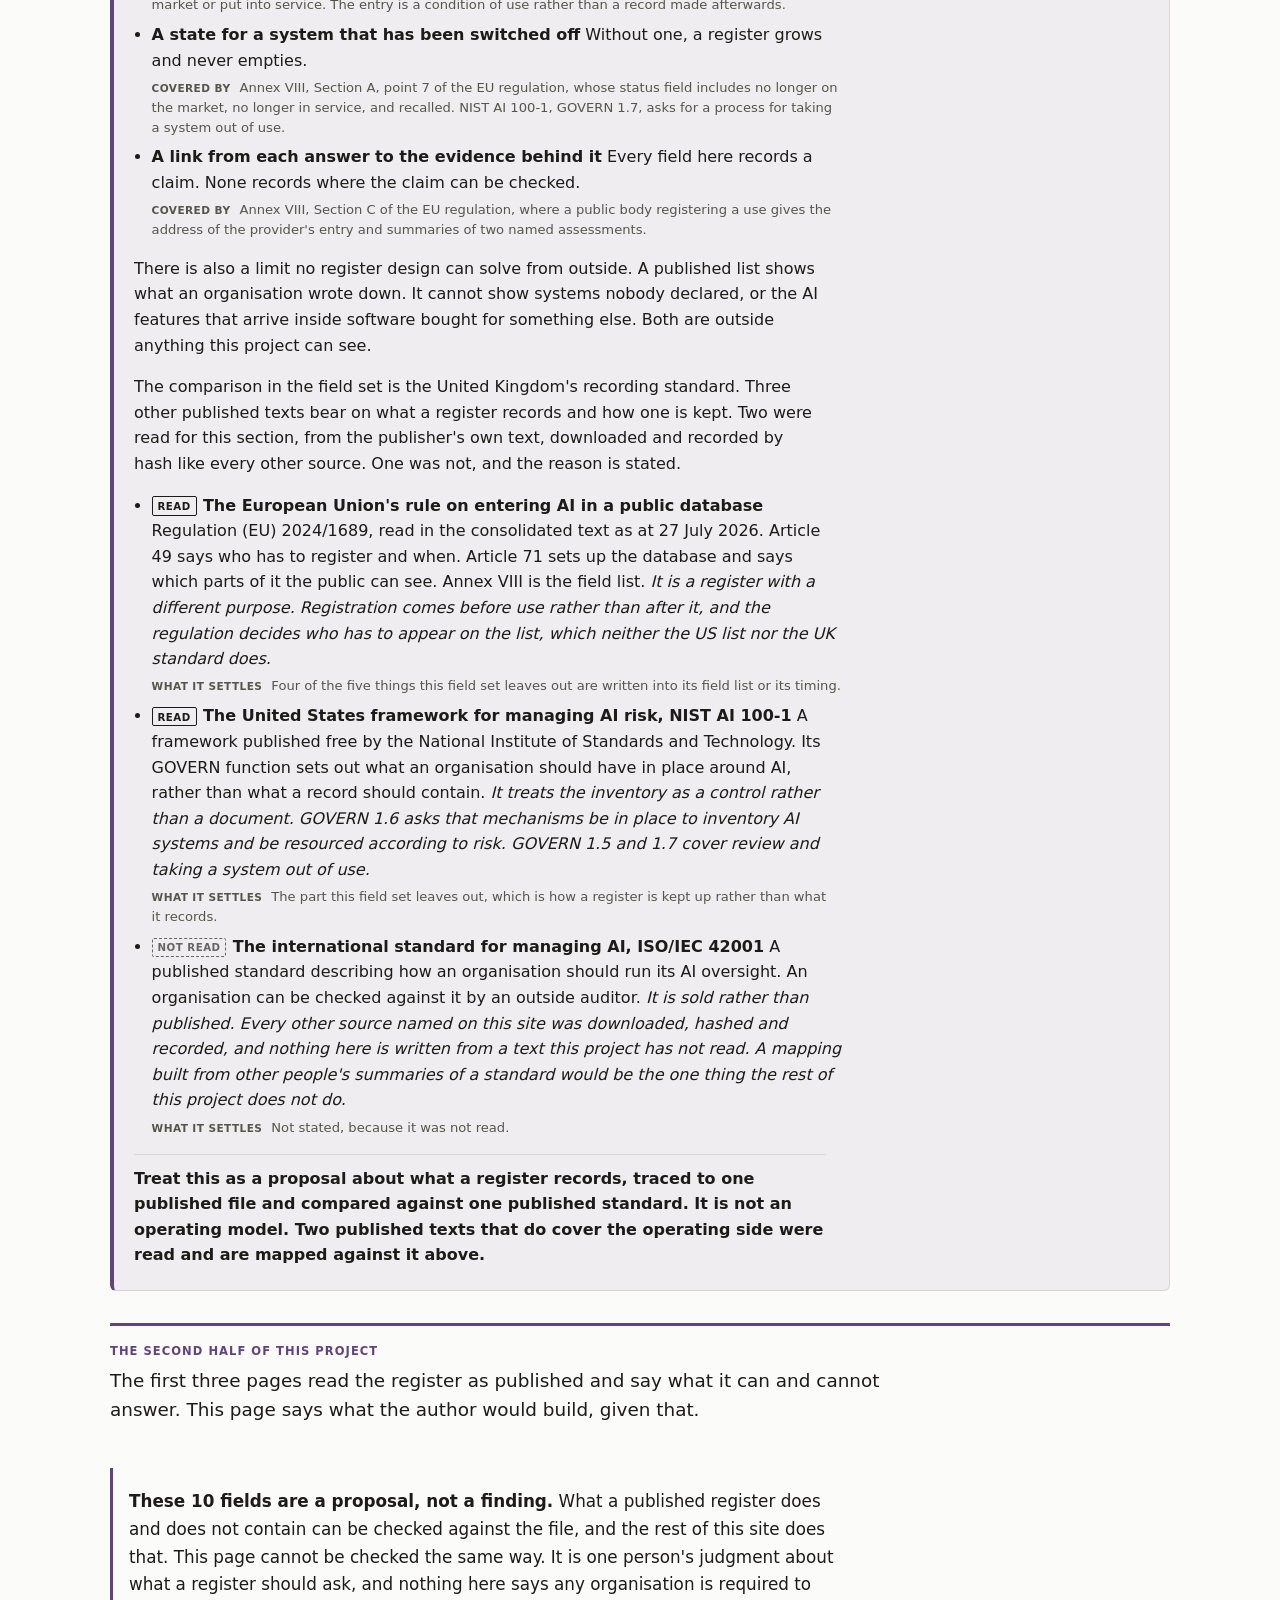
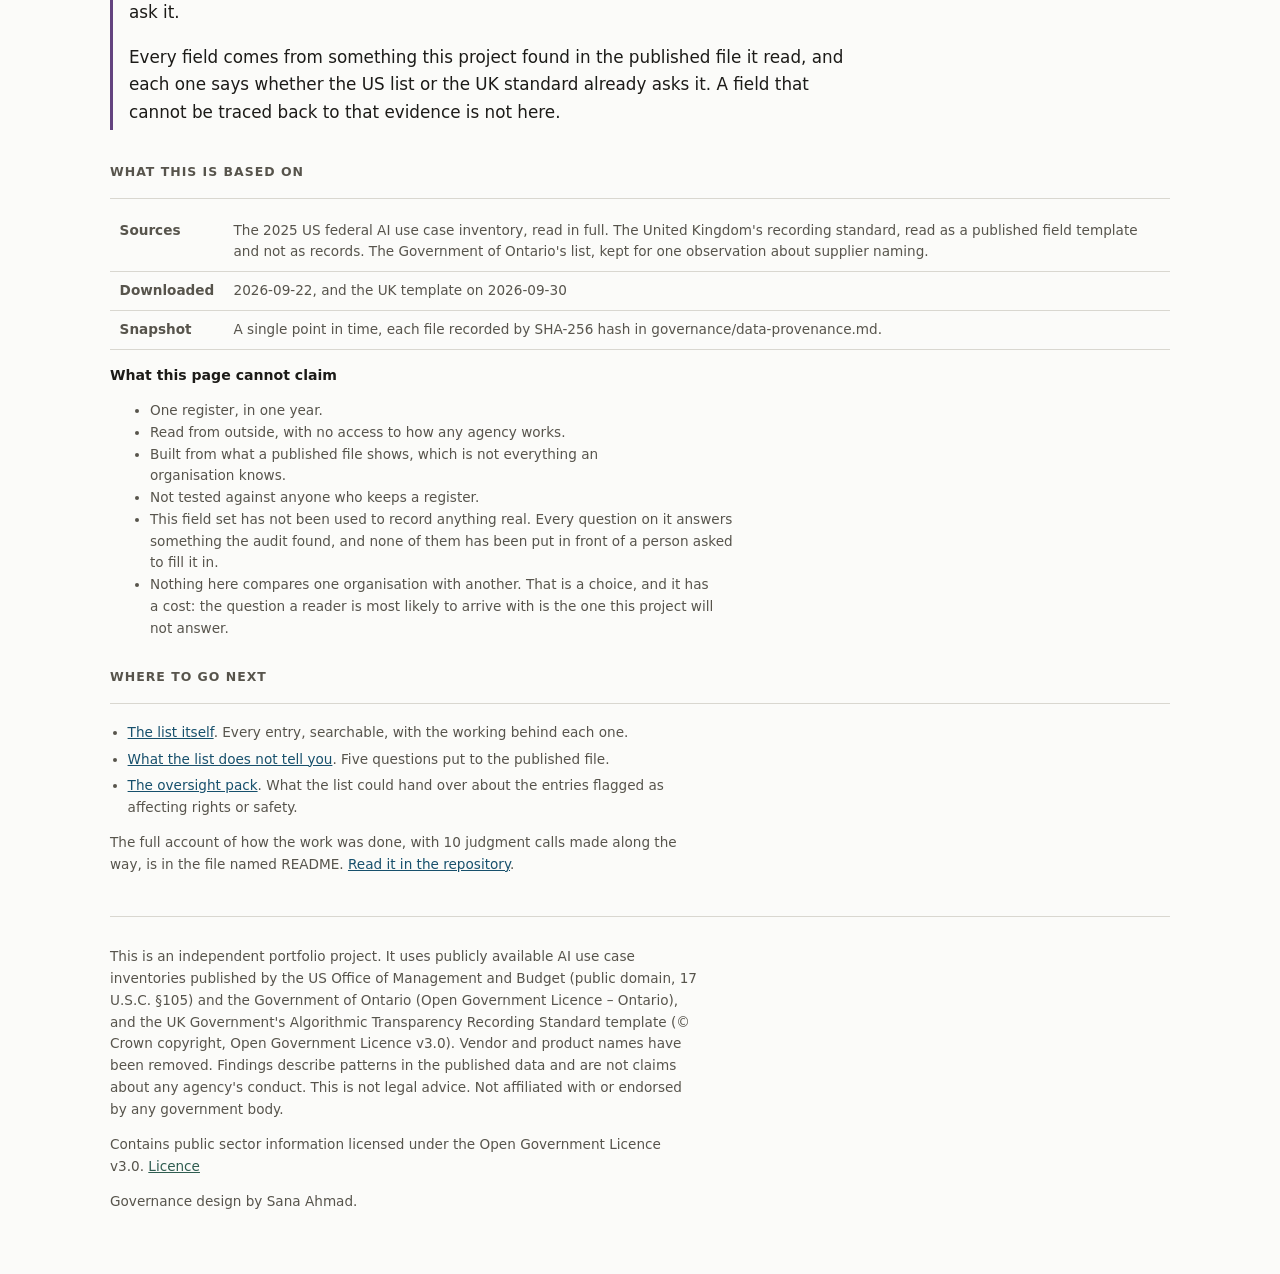
==== commit e4306fcd: "Cut the hedging, show the real gap, name the method, ship the checks as a tool Five changes.  **Cave" ====
--- a/docs/index.html
+++ b/docs/index.html
@@ -4,10 +4,10 @@
 <meta charset="utf-8">
 <meta name="viewport" content="width=device-width, initial-scale=1">
 <title>AI Use Case Register Audit</title>
-<link rel="stylesheet" href="assets/style.css?v=ojponfha">
+<link rel="stylesheet" href="assets/style.css?v=cnlogcdf">
 </head>
 <body>
-<div class="wrap" data-dv="ebjamfdk">
+<div class="wrap" data-dv="bcplahek">
 
 <header>
   <h1>AI Use Case Register Audit</h1>
@@ -33,6 +33,12 @@
 
 <main class="design-page">
   <h2>The US government publishes a list of the AI systems its agencies use</h2>
+  <p class="whose" id="whose">
+    <strong data-figure="about.lead"></strong>
+    <span data-figure="about.text"></span>
+    <a id="whose-link" href=""></a>
+  </p>
+
   <section class="bottomline">
     <p class="bottomline-label">The short version</p>
     <p><strong>One finding.</strong> For <span data-figure="lead.no_oversight"></span> of the <span data-figure="lead.asked_the_nine"></span> deployed high-impact entries, all nine oversight answers are blank. That is <span data-figure="lead.share_no_oversight"></span>% of them. A blank can mean not yet due.</p>
@@ -49,6 +55,12 @@
     <p class="lead-turn">This page sets out what the author would record instead, and shows it working on one entry taken from that list.</p>
   </section>
 
+  <section class="howread" id="how-to-read">
+    <h2 class="howread-head" data-figure="reading.heading"></h2>
+    <p class="howread-lead" data-figure="reading.lead"></p>
+    <ol class="howread-list" id="reading-rules"></ol>
+  </section>
+
   <h2 class="h-loud">The same form, filled twice</h2>
   <p class="lead-in">A list like that is called a register, and it asks the same questions of every system, like a form. Below are two copies of one form. On the left, a real entry from the published list, put through it. On the right, the same form completed by an organisation that is made up, to show what it looks like when every box is resolved.</p>
 
@@ -58,7 +70,7 @@
         Of <span class="fig" data-figure="headline.fields"></span> boxes on the form,
         the real entry answers <span class="fig" data-figure="headline.a_real_entry_can_fill"></span>.
       </p>
-      <p class="qualifier">That is not a mark against whoever filed it. <span data-figure="headline.not_collected"></span> of the other <span data-figure="headline.a_real_entry_cannot_fill"></span> are things the published list never asks, so no entry in it could answer them, and <span data-figure="headline.does_not_apply"></span> is a question the list asks only of entries of a different kind, so it is not put to this one. None of them is a question this entry was asked and left blank. The entry shown is <span data-figure="headline.entry"></span>.</p>
+      <p class="qualifier">The entry shown is <span data-figure="headline.entry"></span>, one of <span data-figure="headline.entries_meeting_the_rule"></span> that meet the same rule. <span data-figure="headline.qualifier"></span></p>
     </div>
 
     <figure class="slotfig">
@@ -92,6 +104,11 @@
   <p class="lead-in">Each number below was counted from the published file by this project. Select one to read how it was counted, and what it does not show.</p>
   <div class="evidence" id="evidence"></div>
   <div id="evidence-withheld"></div>
+
+  <h2 class="h-loud">If you only do three</h2>
+  <p class="lead-in" data-figure="minimum_three.lead"></p>
+  <ol class="mintwo" id="minimum-three"></ol>
+  <p class="qualifier" data-figure="minimum_three.after"></p>
 
   <h2>The questions the form asks</h2>
   <p class="lead-in">All <span data-figure="headline.fields"></span> of them. This project read the US federal list in full, and compares what a register asks against the United Kingdom's recording standard, which publishes a field template rather than entries. Select a question to read what it records, what this project found that led to it, and whether the US list or the UK standard already asks it.</p>
@@ -146,6 +163,6 @@
 
 </div>
 
-<script src="assets/proposal.js?v=keijcodf"></script>
+<script src="assets/proposal.js?v=immminje"></script>
 </body>
 </html>
--- a/docs/assets/style.css
+++ b/docs/assets/style.css
@@ -930,3 +930,82 @@
 }
 .signals { margin: .3rem 0 1.4rem 1.1rem; padding: 0; }
 .signals li { margin-bottom: .4rem; line-height: 1.55; font-size: .92rem; }
+
+/* --- How to read these numbers --------------------------------------------
+
+   Five rules that apply to every figure on the site, published once. They used
+   to sit under individual findings, two of them on three pages each. A reader
+   who meets the same qualification four times stops reading qualifications,
+   which is the opposite of what they are for.
+
+   Drawn as a quiet panel rather than a warning. It is not a disclaimer; it is
+   how the numbers work. */
+.howread {
+  border: 1px solid var(--border); border-radius: 4px;
+  padding: 1rem 1.1rem; margin: 1.8rem 0;
+  background: var(--surface);
+}
+.howread-head { font-size: 1.05rem; margin: 0 0 .4rem; }
+.howread-lead { margin: 0 0 .9rem; color: var(--ink-soft); font-size: .92rem; line-height: 1.6; }
+.howread-list { margin: 0; padding-left: 1.3rem; display: grid; gap: .8rem; }
+.howread-list li { padding-left: .2rem; }
+.howread-rule { margin: 0; font-size: .95rem; line-height: 1.55; }
+.howread-where {
+  margin: .25rem 0 0; font-size: .82rem; line-height: 1.5; color: var(--ink-soft);
+}
+.howread-label {
+  display: block; font-weight: 600; font-size: .66rem; letter-spacing: .04em;
+  text-transform: uppercase;
+}
+
+/* --- If you only do three -------------------------------------------------
+
+   Numbered, because the order is the content. Each carries the same four lines
+   in the same order so they can be read against each other, and the cost is
+   one of them for the same reason it is on the mechanisms page. */
+.mintwo { margin: .4rem 0 1rem; padding-left: 1.4rem; display: grid; gap: 1rem; }
+.minitem { padding-left: .2rem; }
+.minitem h3 { font-size: 1rem; margin: 0 0 .2rem; }
+.minitem-ref {
+  display: inline-block; margin-left: .5rem; font-weight: 400;
+  font-size: .68rem; letter-spacing: .04em; text-transform: uppercase;
+  color: var(--ink-soft);
+}
+.minitem-records { margin: 0 0 .6rem; font-size: .88rem; color: var(--ink-soft); }
+.minitem-rows { margin: 0; display: grid; gap: .35rem; }
+.minitem-rows dt {
+  font-size: .66rem; font-weight: 600; letter-spacing: .04em;
+  text-transform: uppercase; color: var(--ink-soft);
+}
+.minitem-rows dd { margin: .1rem 0 0; font-size: .88rem; line-height: 1.55; }
+
+/* --- The closest call at each setting -------------------------------------
+
+   What a pair at this threshold actually looks like. The entries are not
+   named: two of the three marginal pairs carry product names the vendor list
+   did not catch, and the wording the two share is both safe to publish and the
+   more useful thing to see. */
+.marginal { margin-top: .9rem; padding-top: .8rem; border-top: 1px solid var(--border); }
+.marginal p { margin: 0 0 .4rem; font-size: .88rem; line-height: 1.55; }
+.marginal-head, .marginal-label {
+  font-weight: 600; font-size: .68rem !important; letter-spacing: .04em;
+  text-transform: uppercase; color: var(--ink-soft);
+}
+.marginal-terms { display: flex; flex-wrap: wrap; gap: .3rem; }
+.marginal-terms .term {
+  border: 1px solid var(--ink-soft); border-radius: 2px;
+  padding: .05rem .35rem; font-size: .78rem; color: var(--ink-soft);
+}
+.marginal-note { font-size: .8rem !important; color: var(--ink-soft); }
+
+/* --- Who this is by -------------------------------------------------------
+
+   At the top, because the only other mention is the footer credit and a reader
+   reaches that last if at all. */
+.whose {
+  margin: 0 0 1.4rem; padding-bottom: 1rem;
+  border-bottom: 1px solid var(--border);
+  font-size: .92rem; line-height: 1.6; color: var(--ink-soft);
+}
+.whose strong { color: var(--ink); }
+.whose a { margin-left: .3rem; white-space: nowrap; }
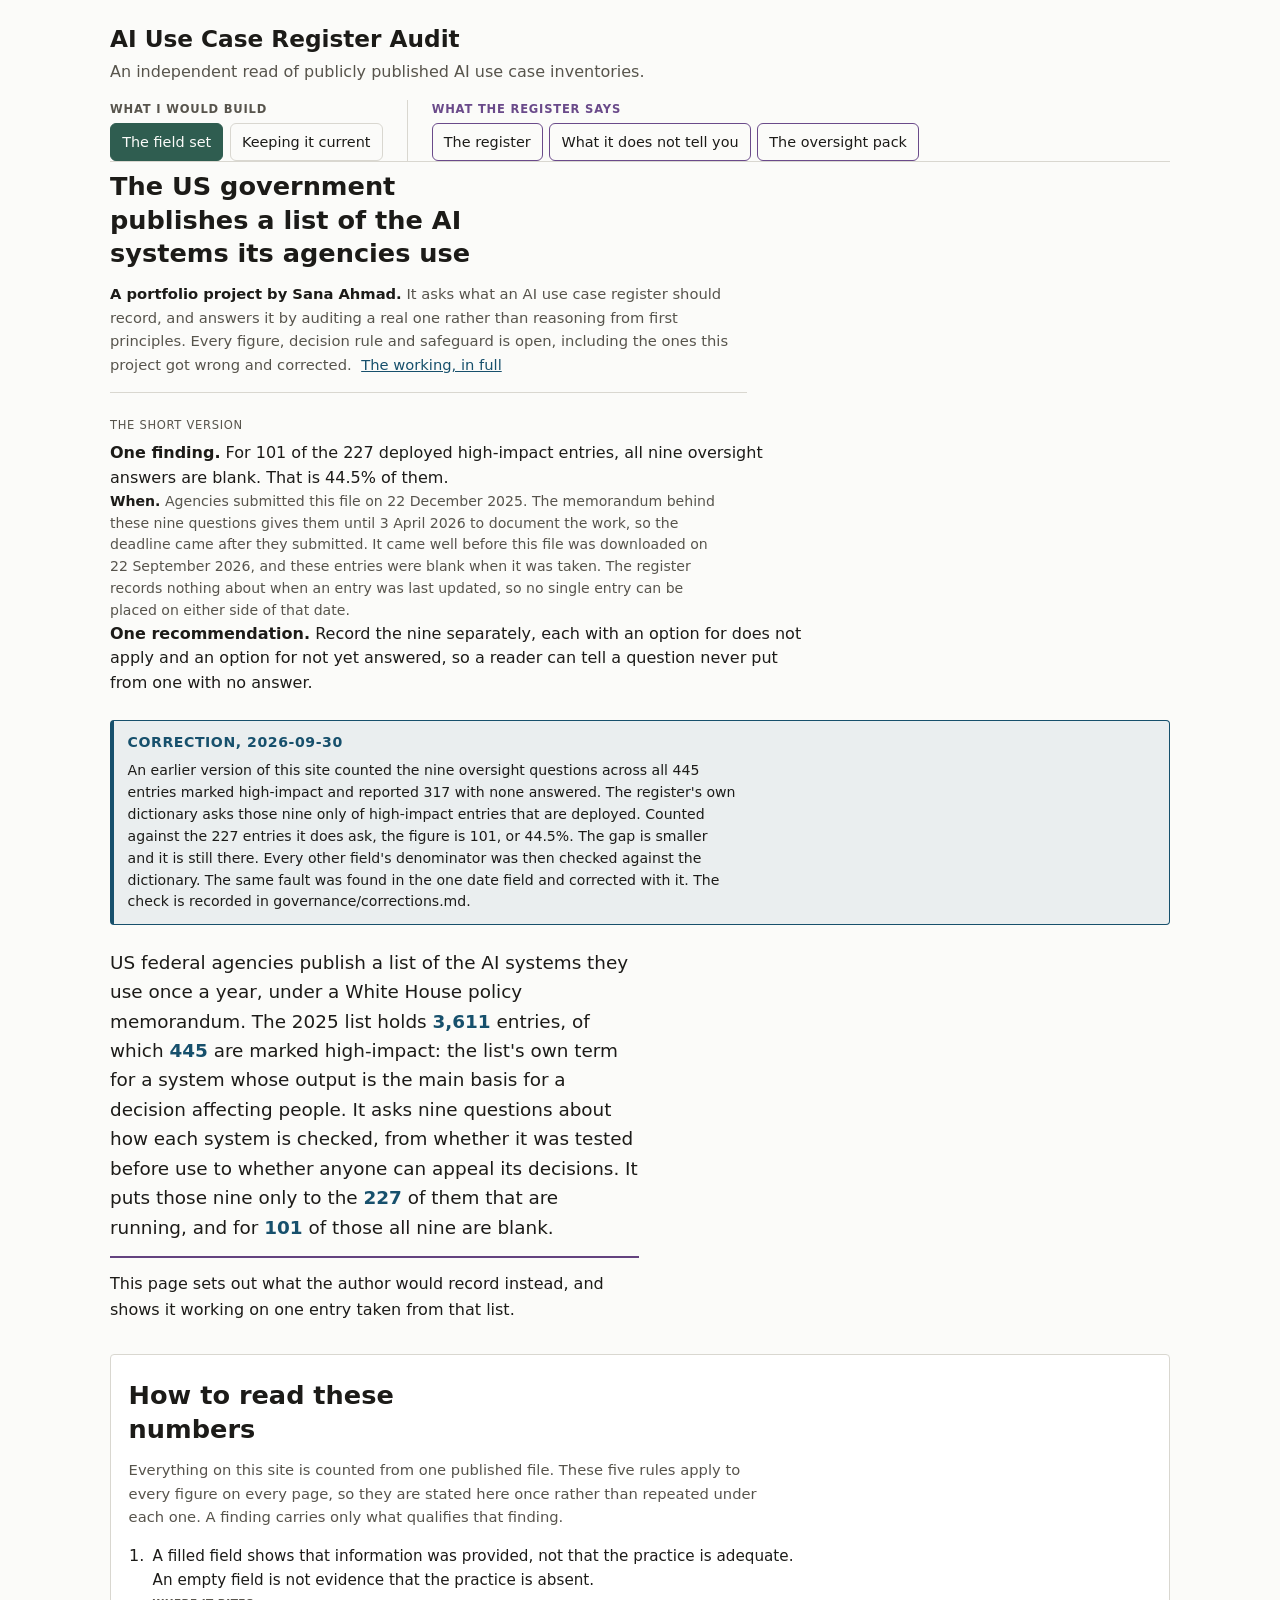
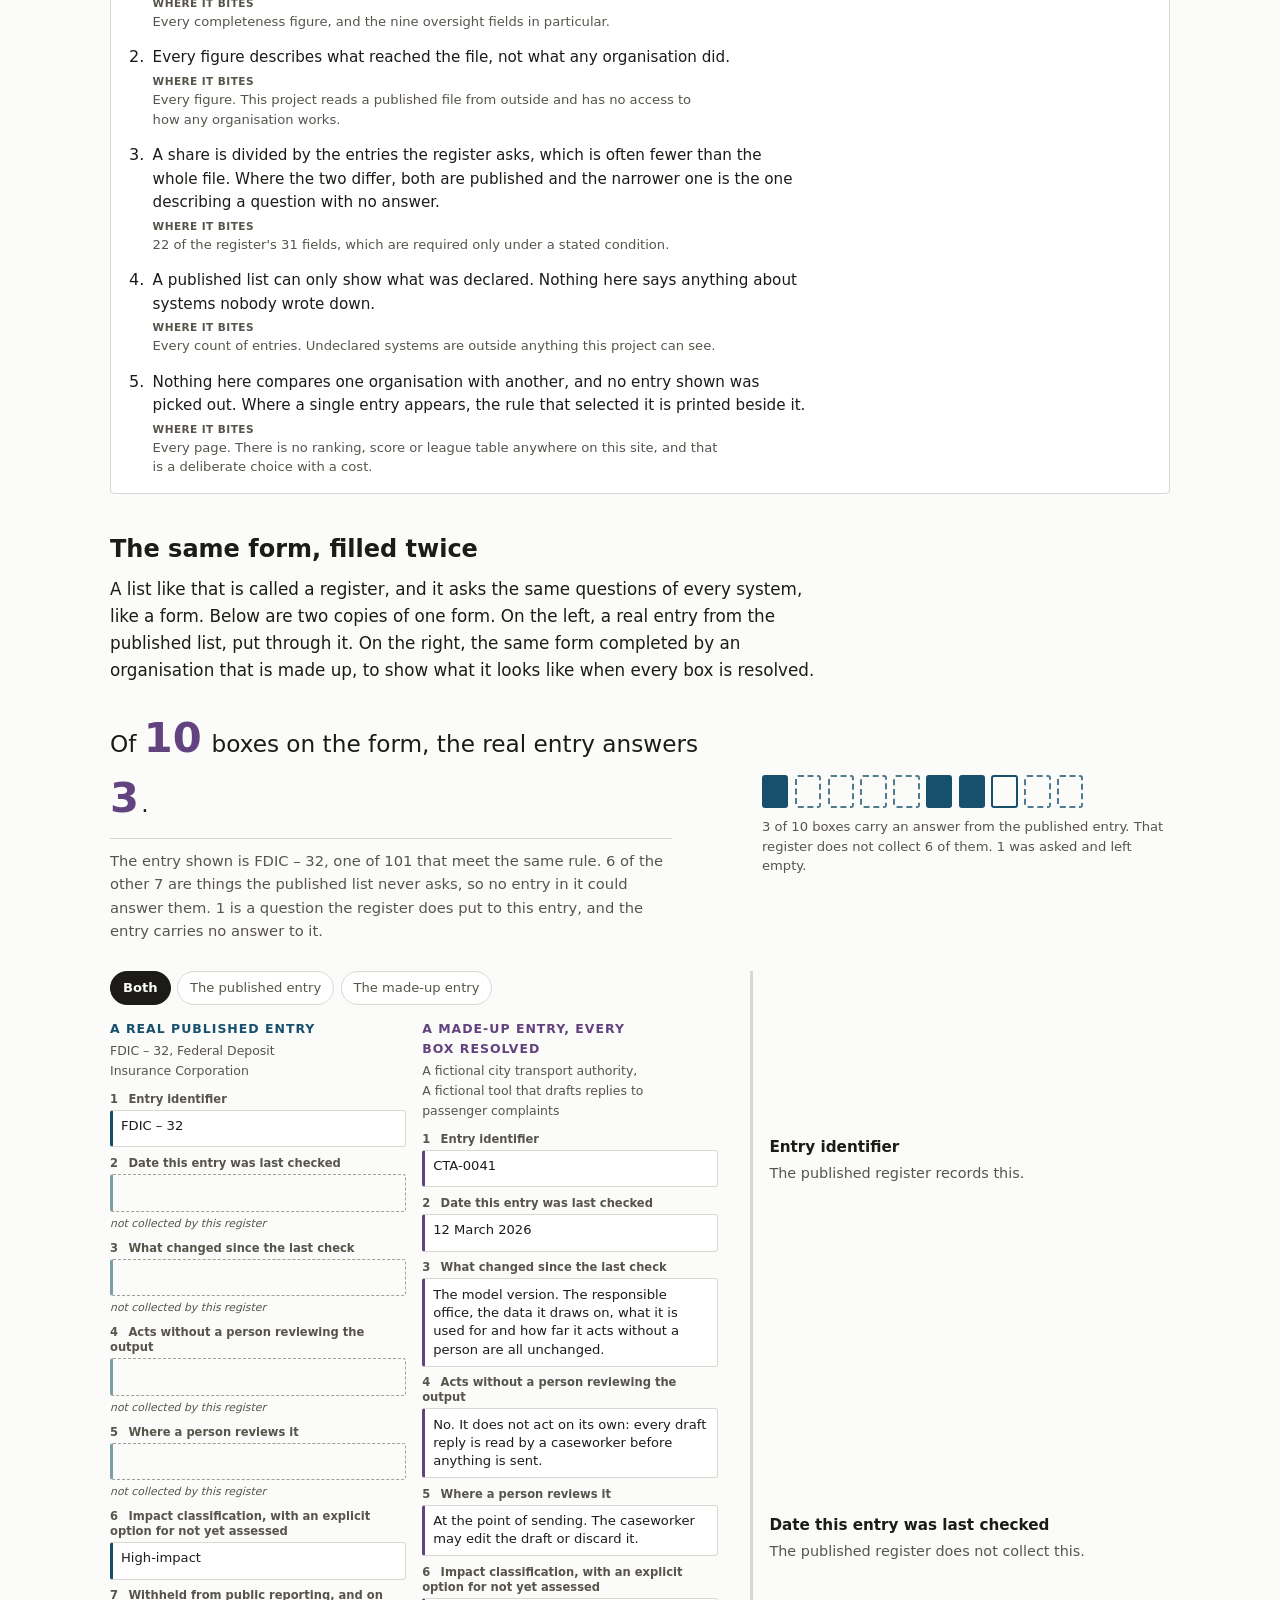
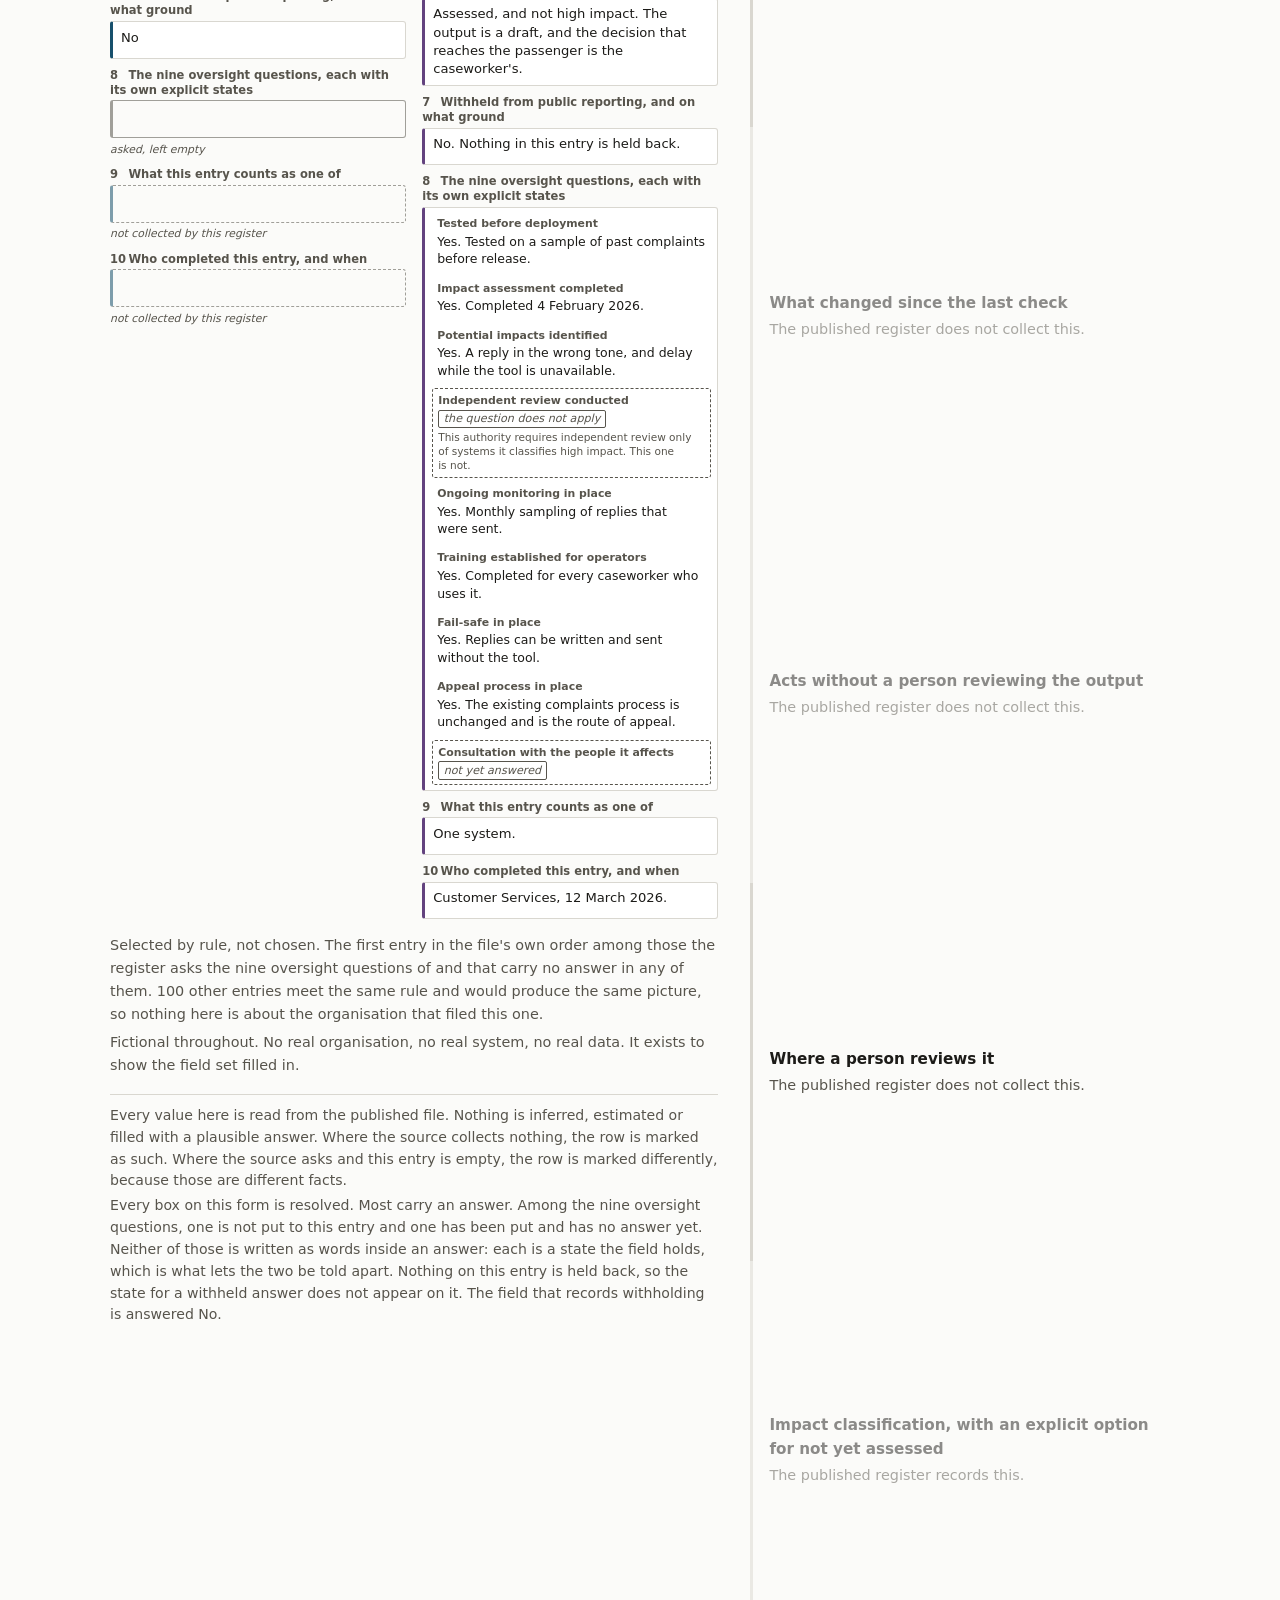
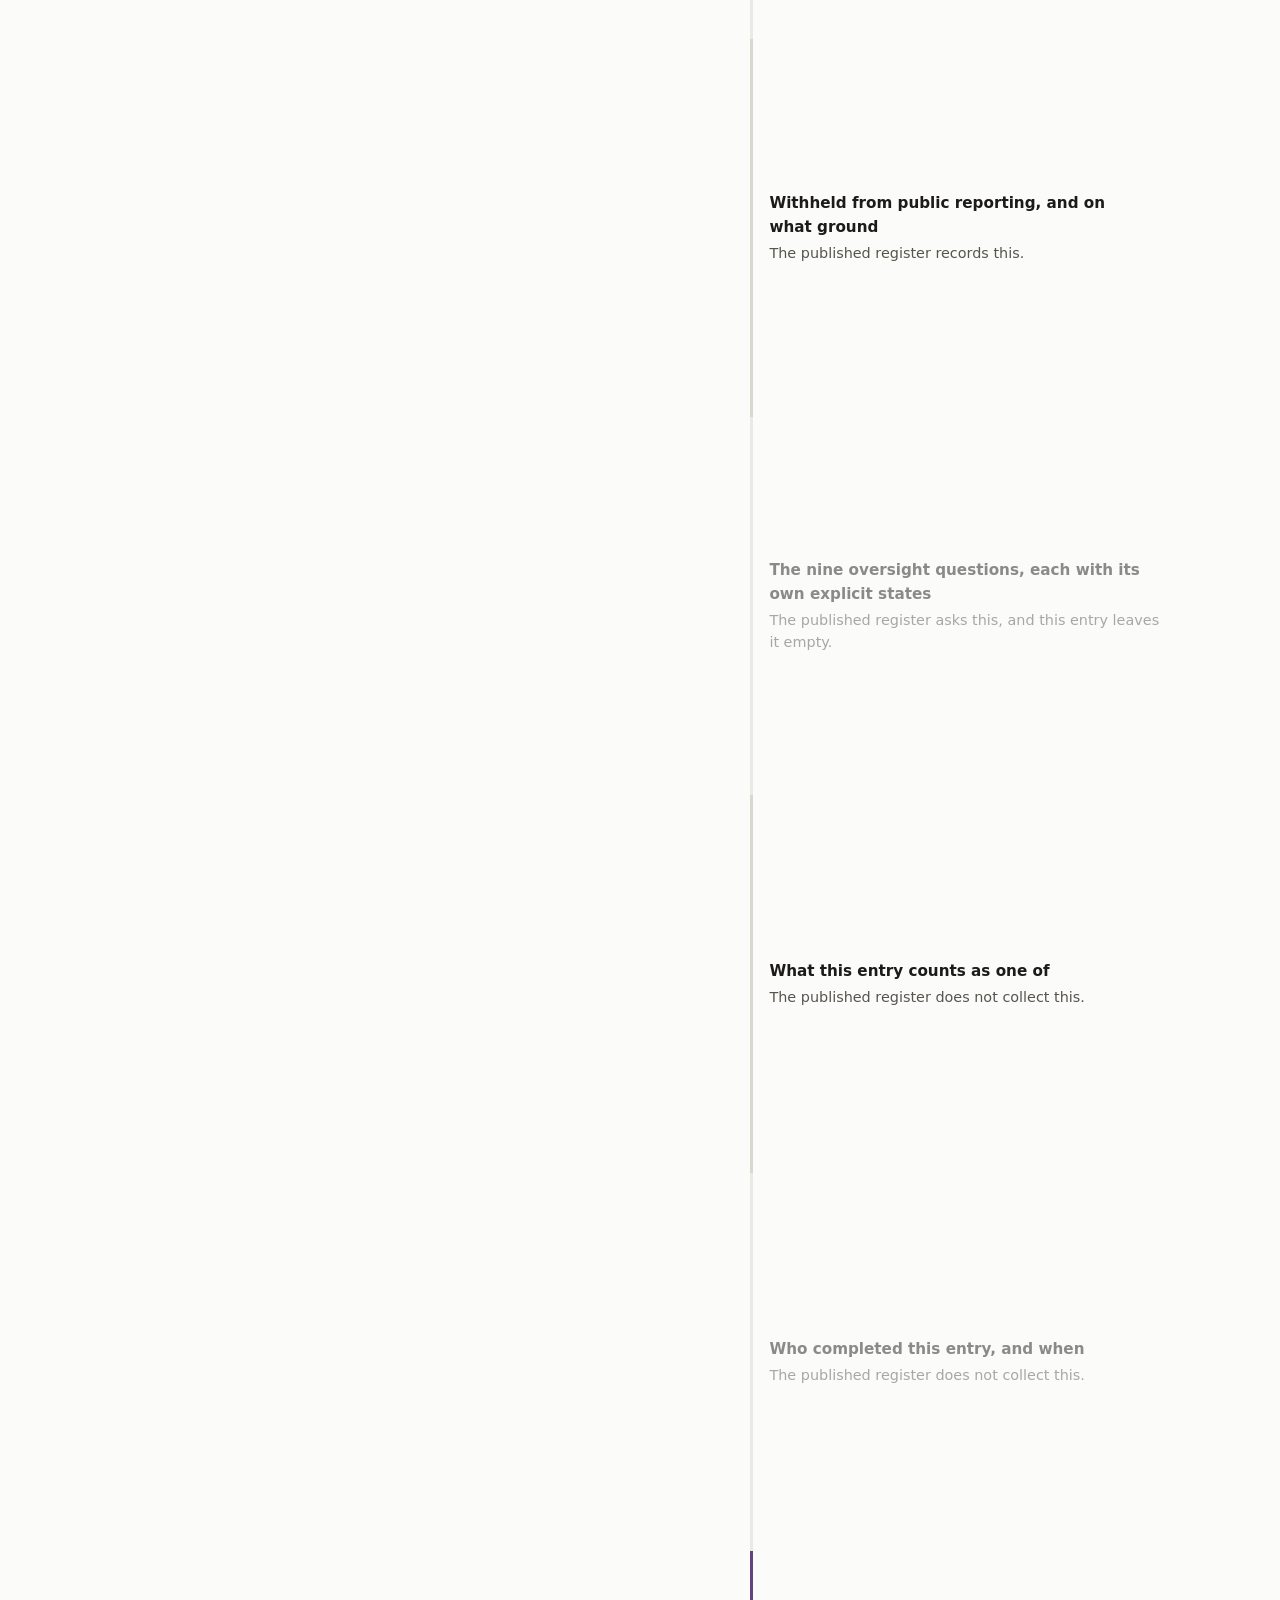
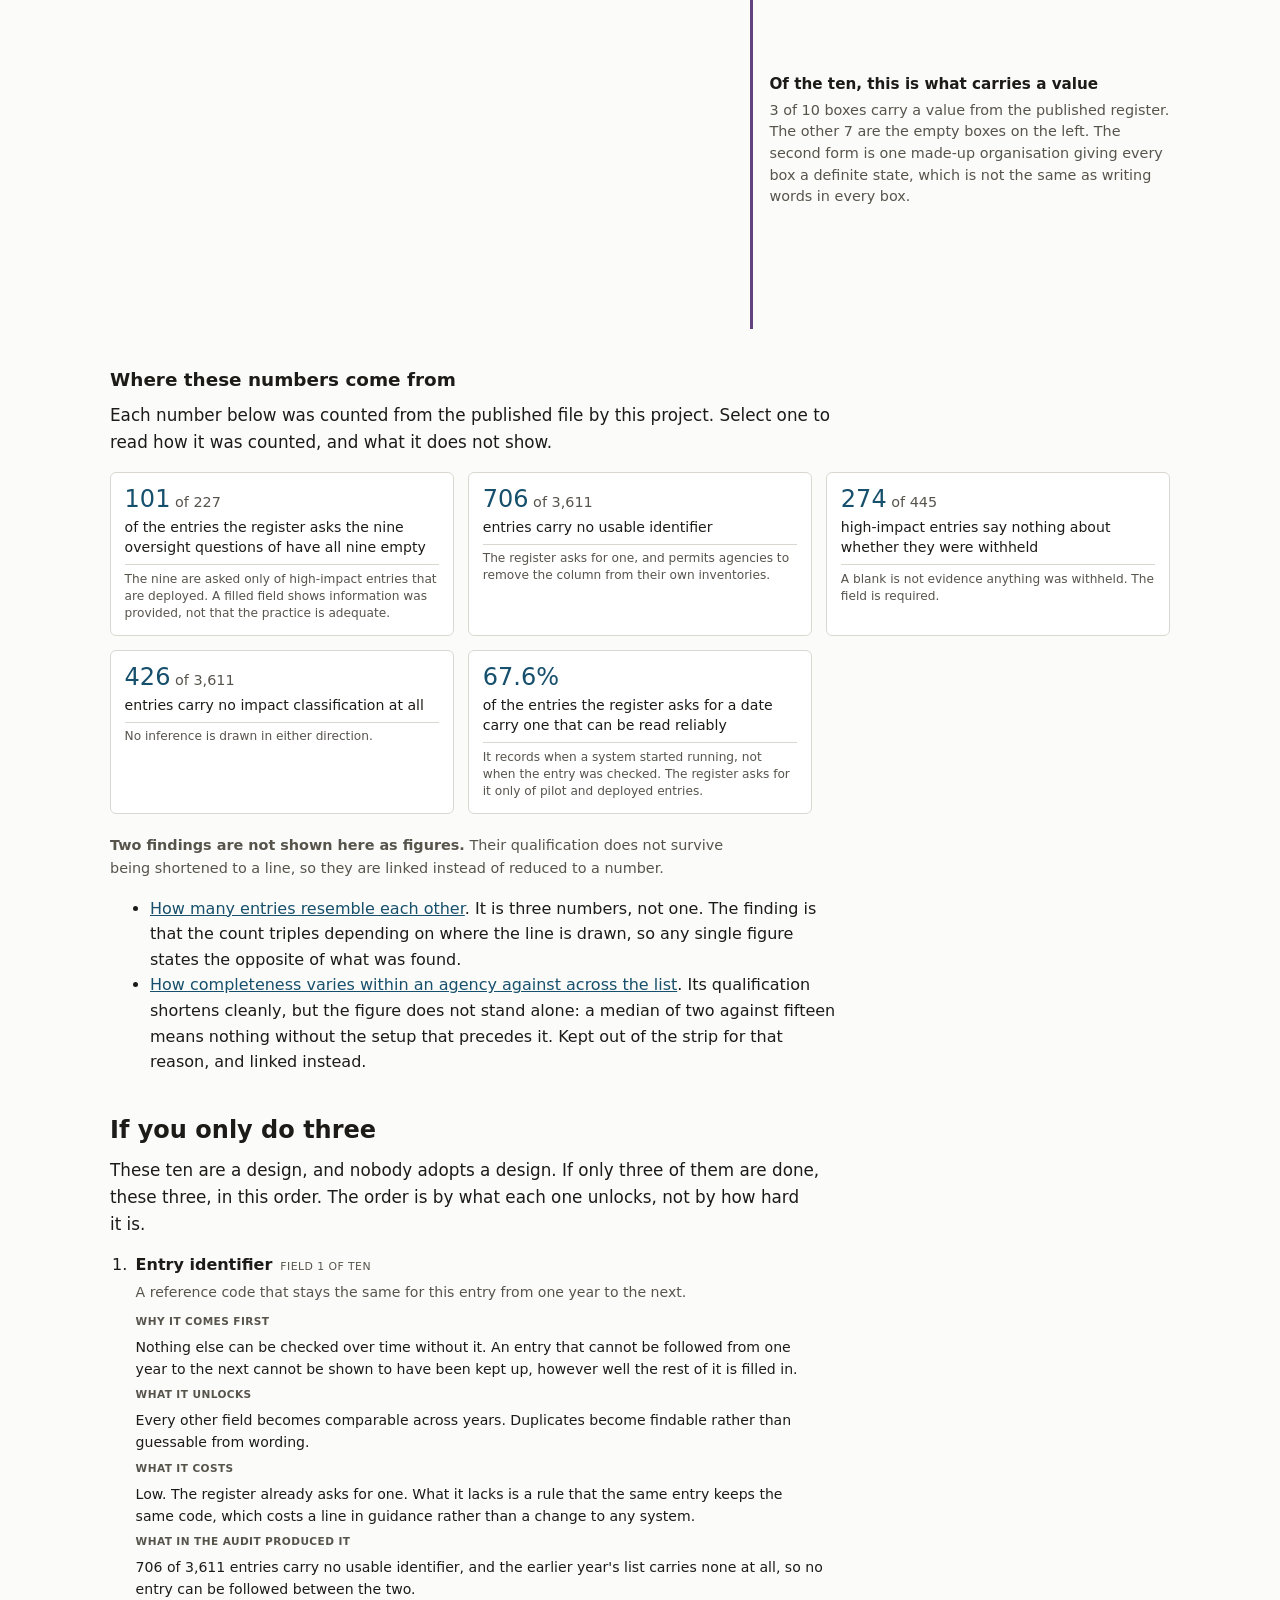
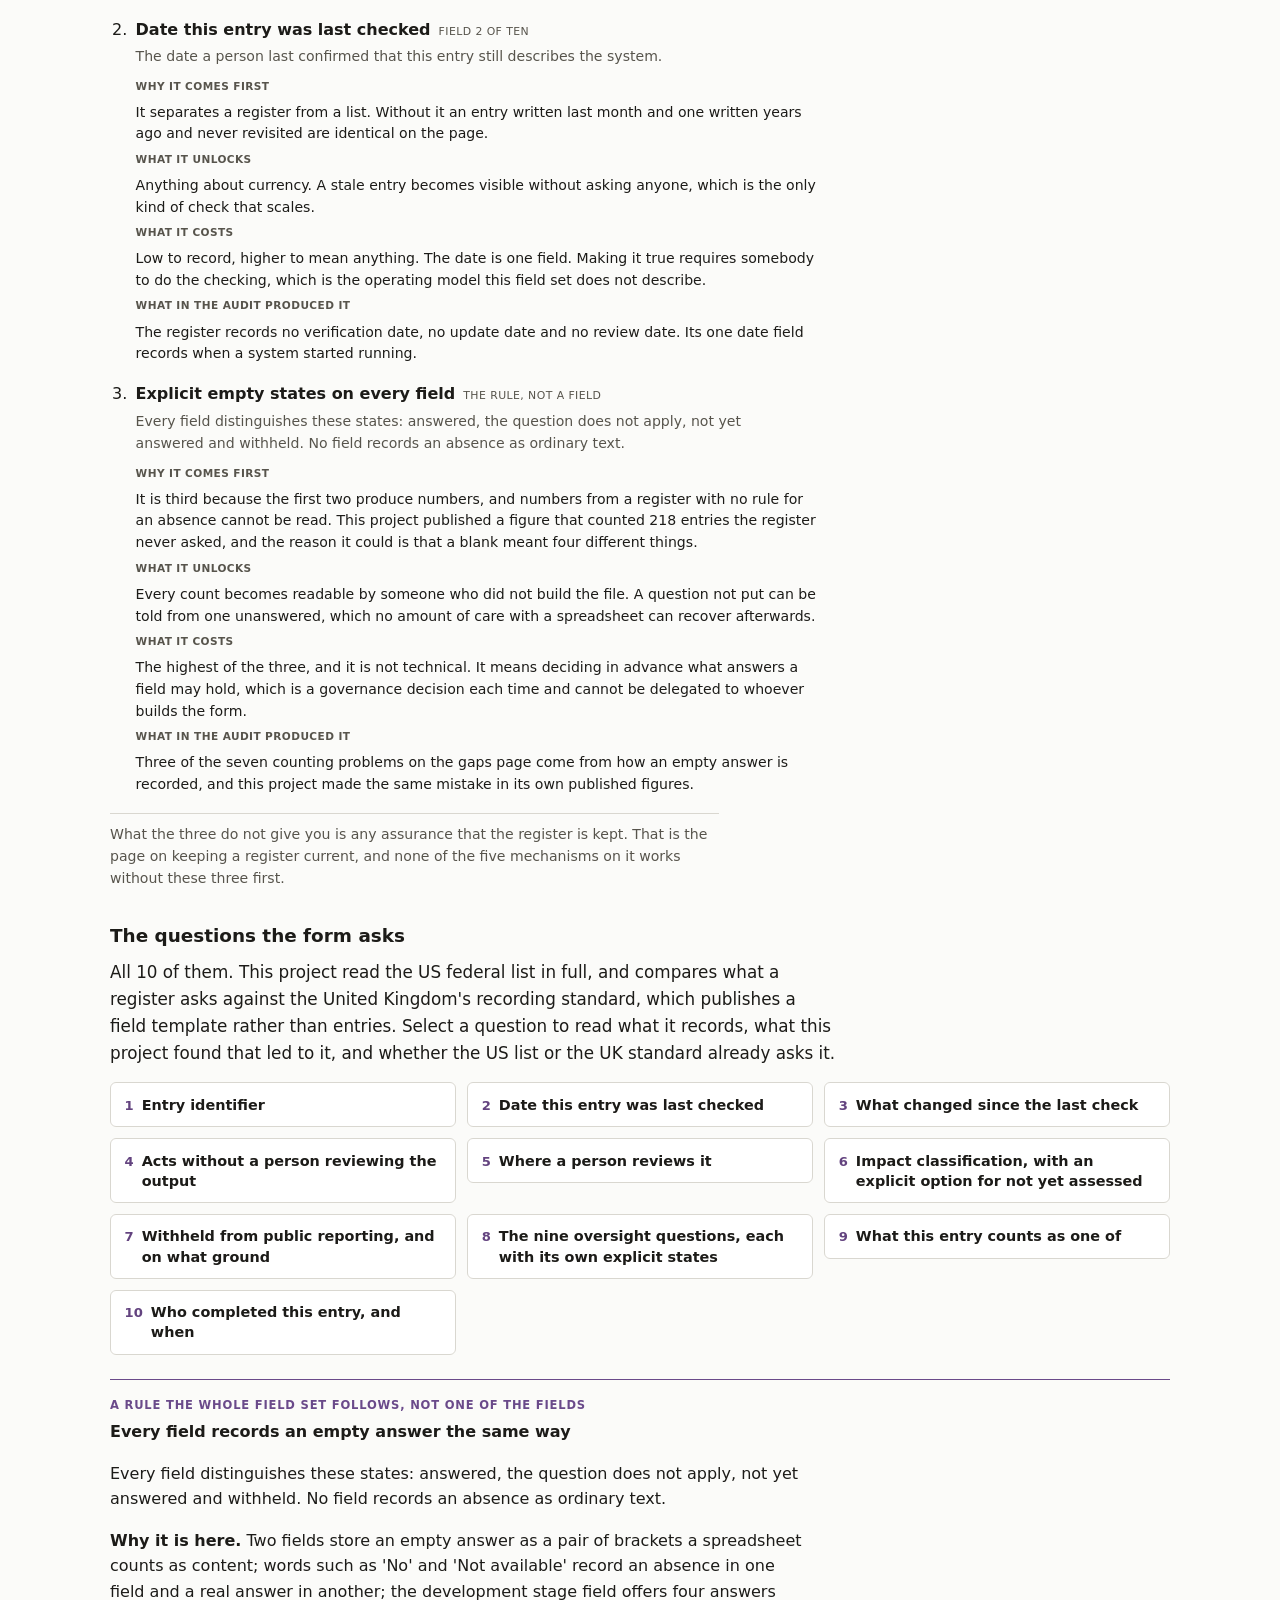
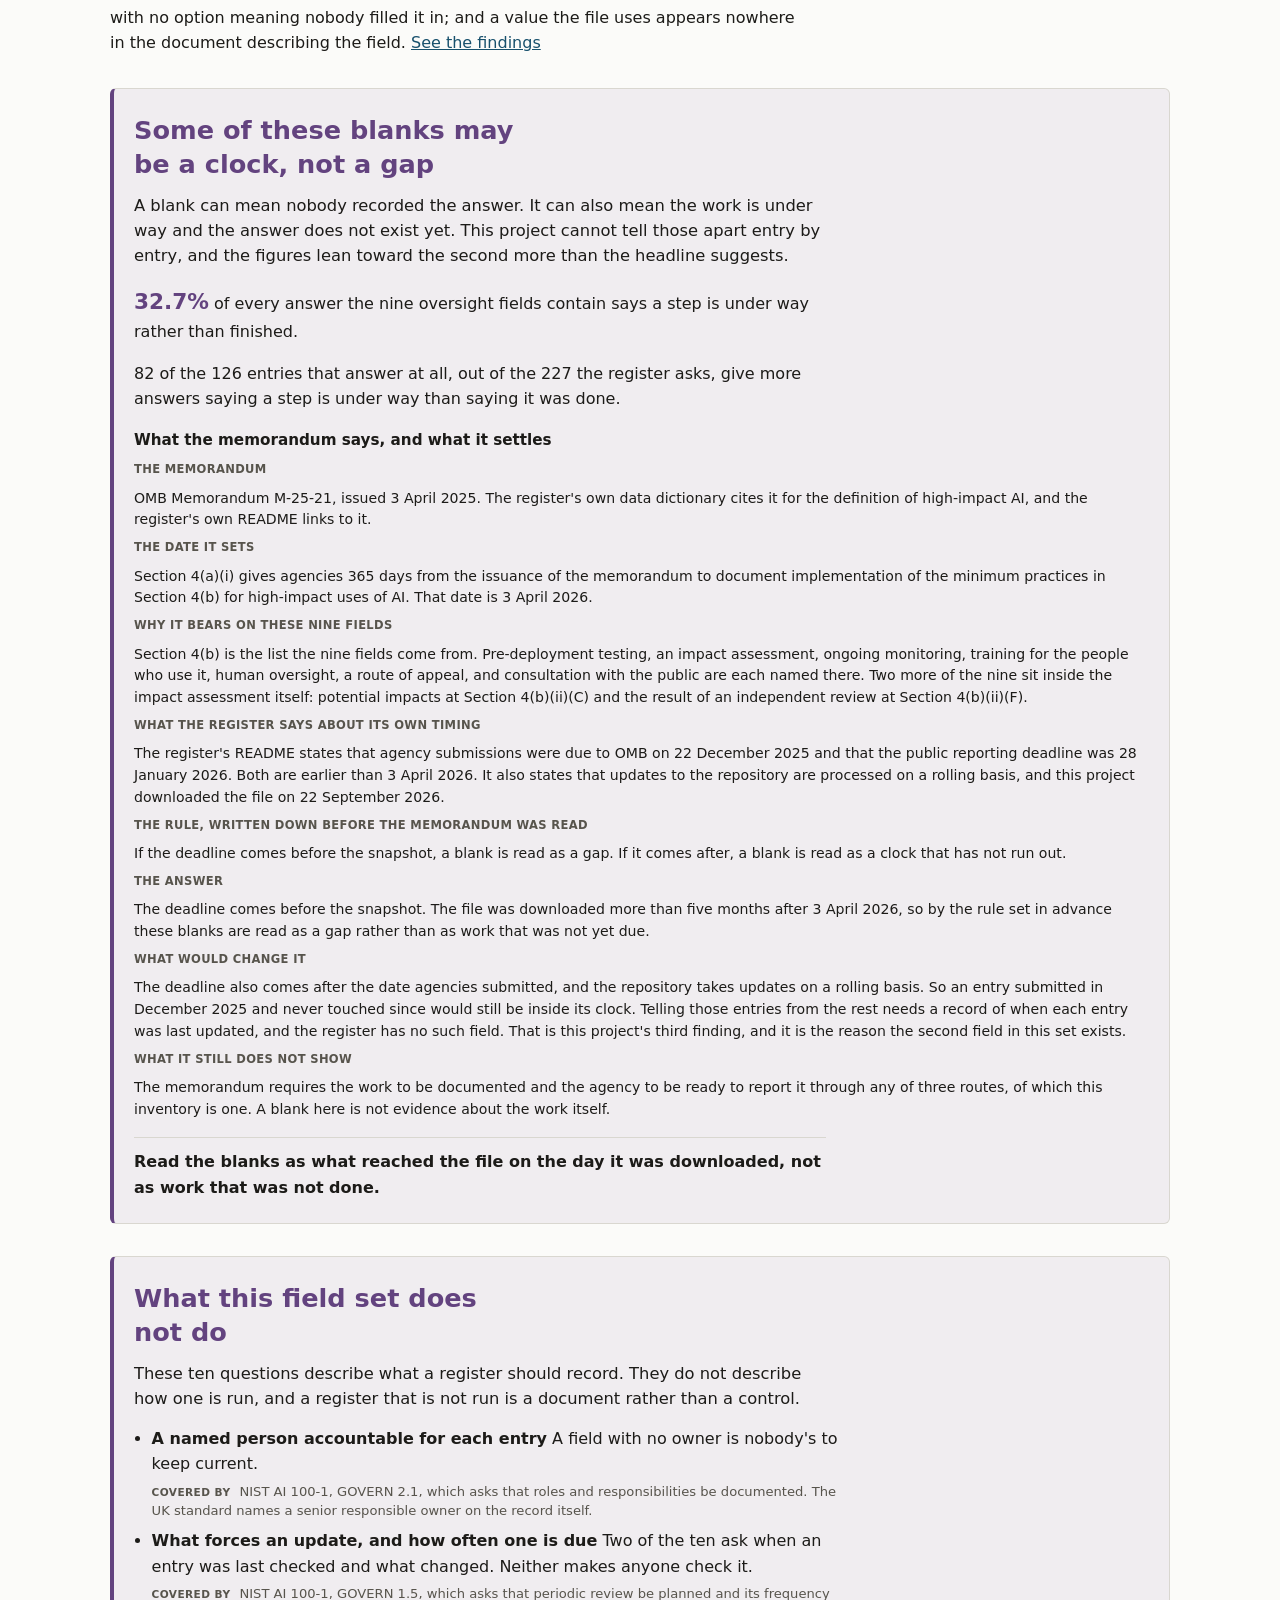
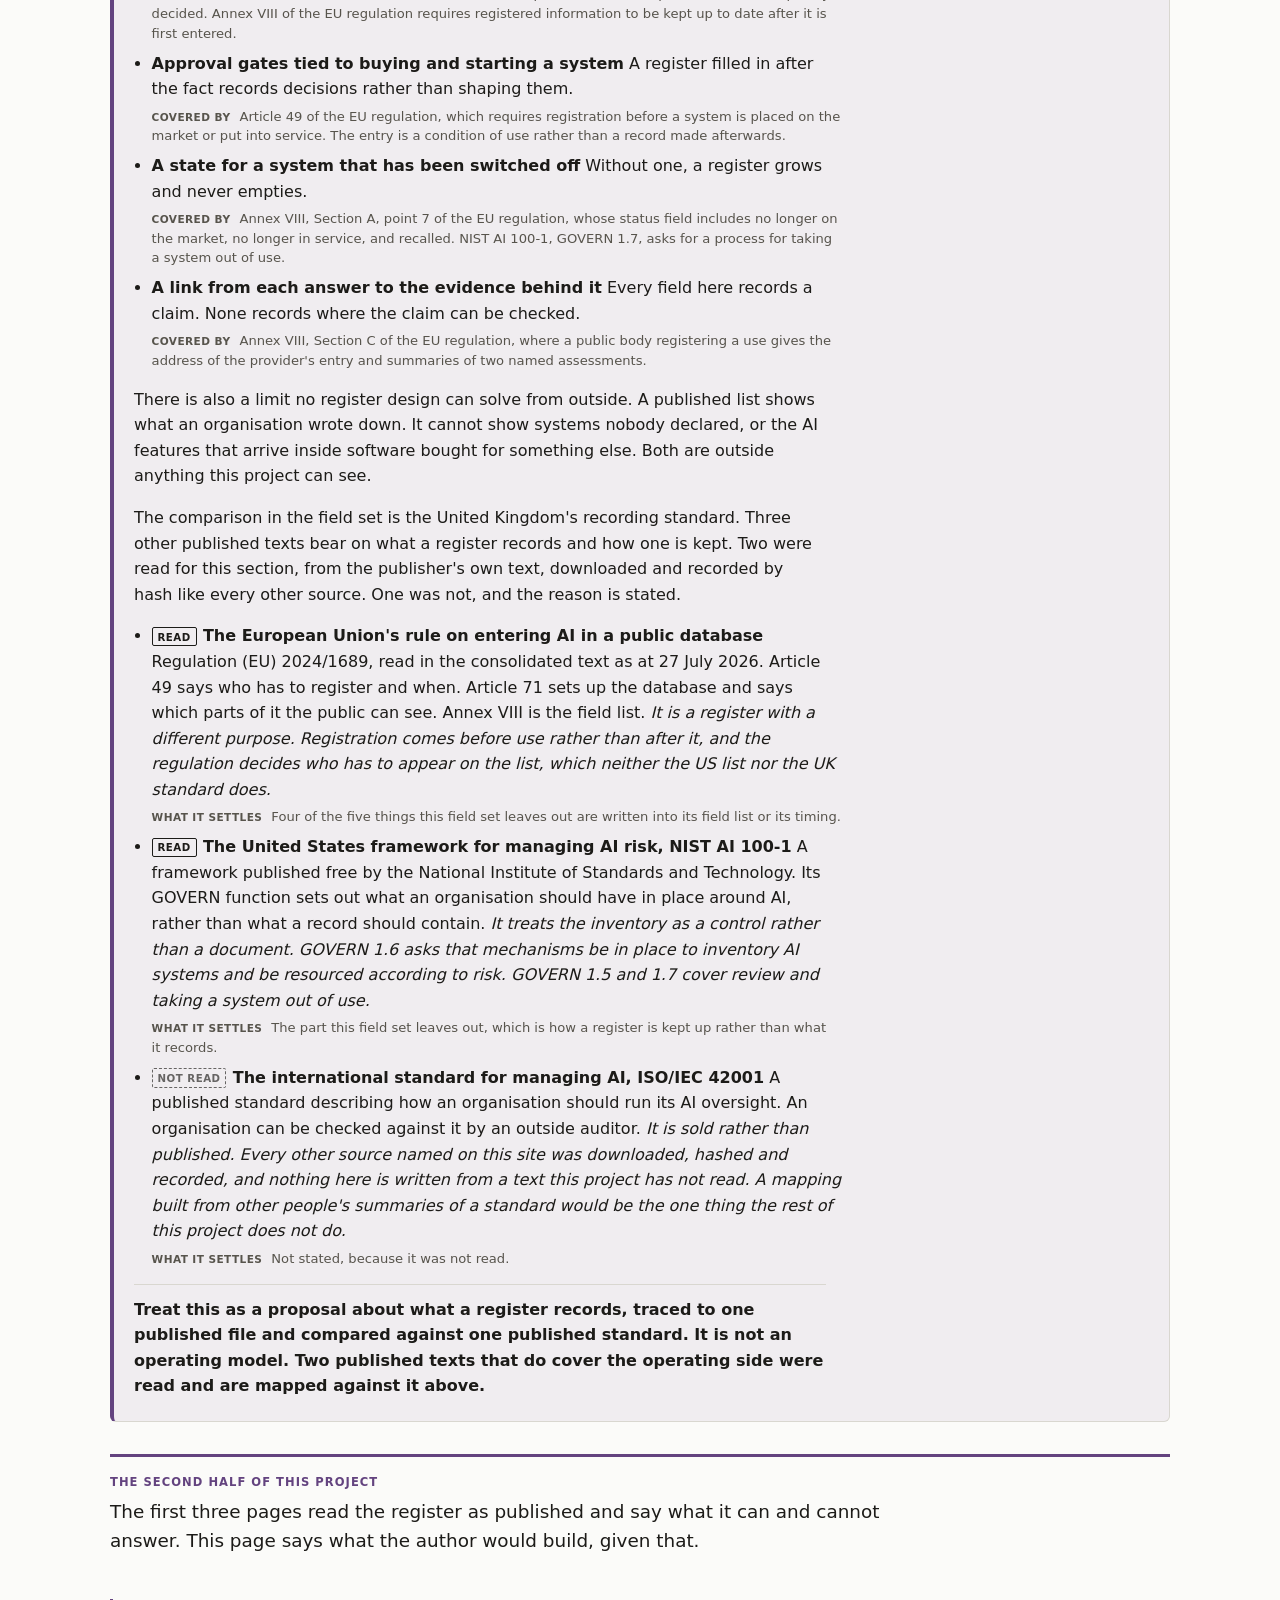
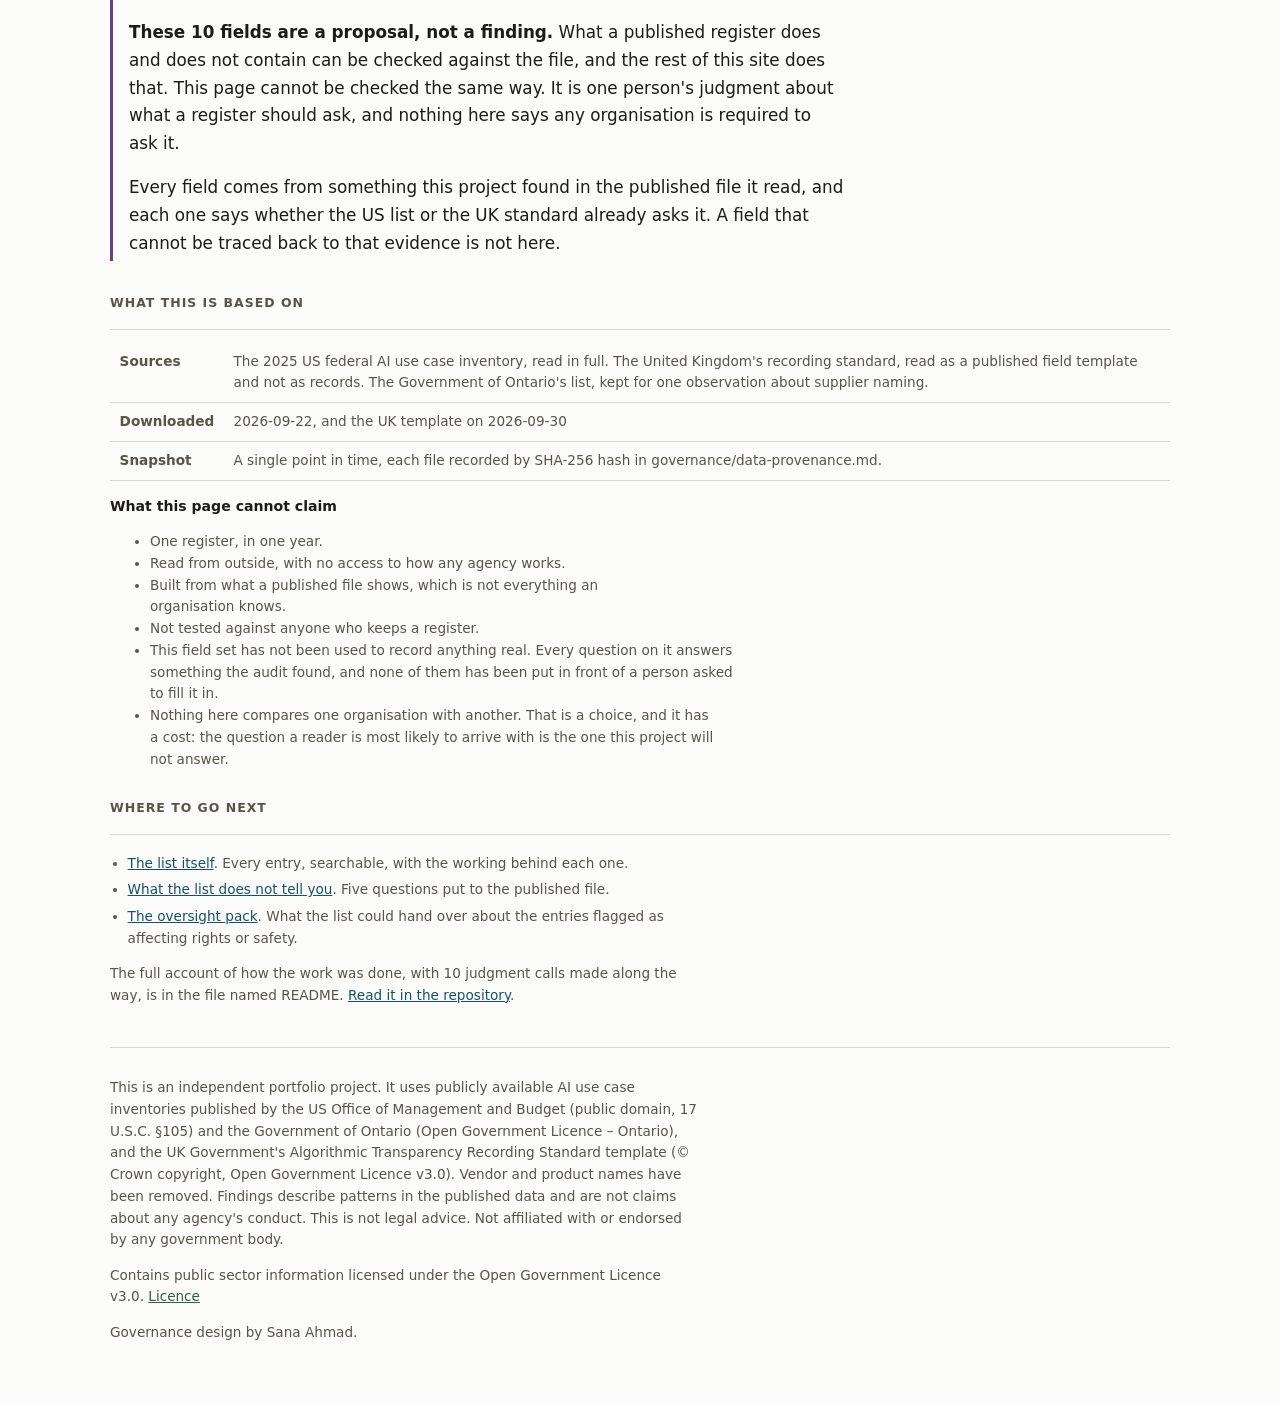
==== commit 22758694: "Re-base every oversight figure on the 227, for the third time The per-question coverage table and th" ====
--- a/docs/index.html
+++ b/docs/index.html
@@ -4,10 +4,10 @@
 <meta charset="utf-8">
 <meta name="viewport" content="width=device-width, initial-scale=1">
 <title>AI Use Case Register Audit</title>
-<link rel="stylesheet" href="assets/style.css?v=cnlogcdf">
+<link rel="stylesheet" href="assets/style.css?v=anehkkjo">
 </head>
 <body>
-<div class="wrap" data-dv="bcplahek">
+<div class="wrap" data-dv="akecoejl">
 
 <header>
   <h1>AI Use Case Register Audit</h1>
@@ -41,7 +41,8 @@
 
   <section class="bottomline">
     <p class="bottomline-label">The short version</p>
-    <p><strong>One finding.</strong> For <span data-figure="lead.no_oversight"></span> of the <span data-figure="lead.asked_the_nine"></span> deployed high-impact entries, all nine oversight answers are blank. That is <span data-figure="lead.share_no_oversight"></span>% of them. A blank can mean not yet due.</p>
+    <p><strong>One finding.</strong> For <span data-figure="lead.no_oversight"></span> of the <span data-figure="lead.asked_the_nine"></span> deployed high-impact entries, all nine oversight answers are blank. That is <span data-figure="lead.share_no_oversight"></span>% of them.</p>
+    <p class="bottomline-when"><strong>When.</strong> <span data-figure="lead.timing"></span></p>
     <p><strong>One recommendation.</strong> Record the nine separately, each with an option for does not apply and an option for not yet answered, so a reader can tell a question never put from one with no answer.</p>
   </section>
 
@@ -163,6 +164,6 @@
 
 </div>
 
-<script src="assets/proposal.js?v=immminje"></script>
+<script src="assets/proposal.js?v=gfdjemfe"></script>
 </body>
 </html>
--- a/docs/assets/style.css
+++ b/docs/assets/style.css
@@ -1009,3 +1009,8 @@
 }
 .whose strong { color: var(--ink); }
 .whose a { margin-left: .3rem; white-space: nowrap; }
+
+/* The dates beside the headline figure. A reader who stops after the short
+   version should not leave thinking the work might not have been due yet. */
+.bottomline-when { font-size: .88rem !important; color: var(--ink-soft); }
+.bottomline-when strong { color: var(--ink); }
